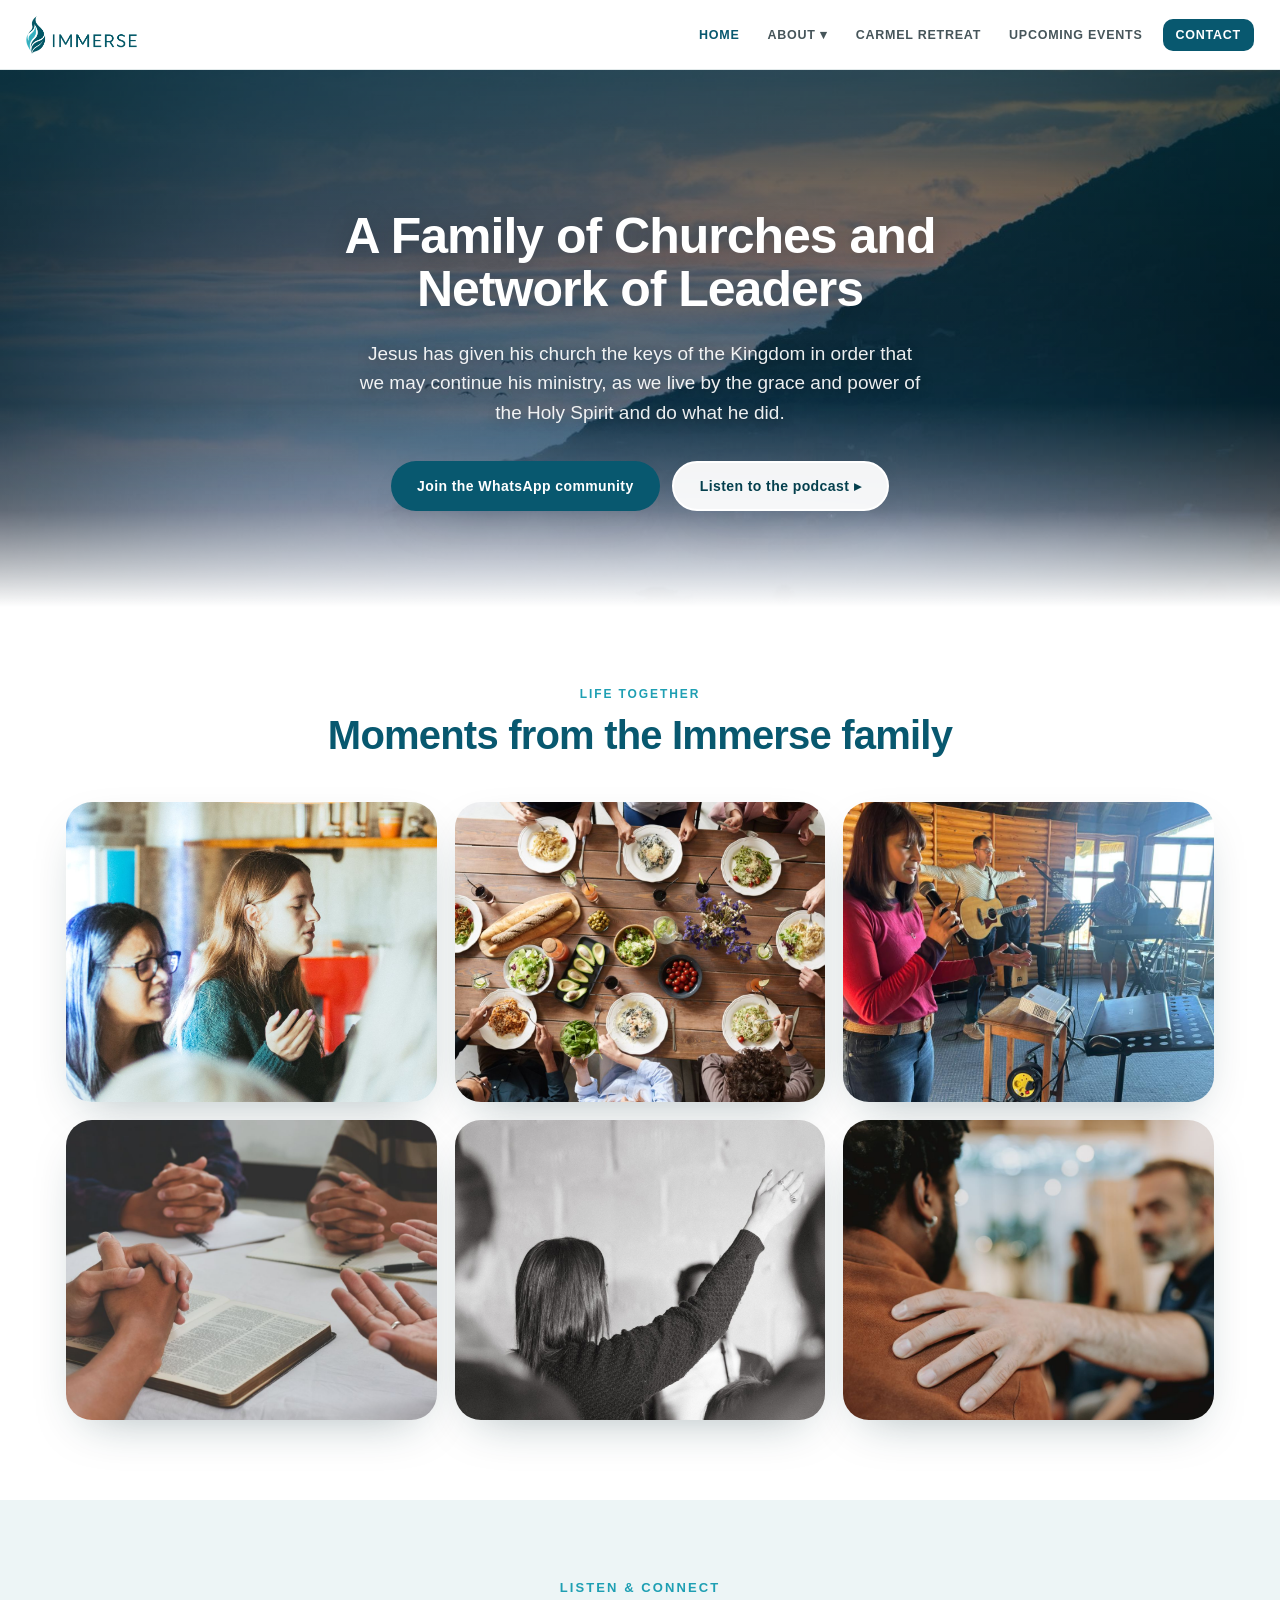
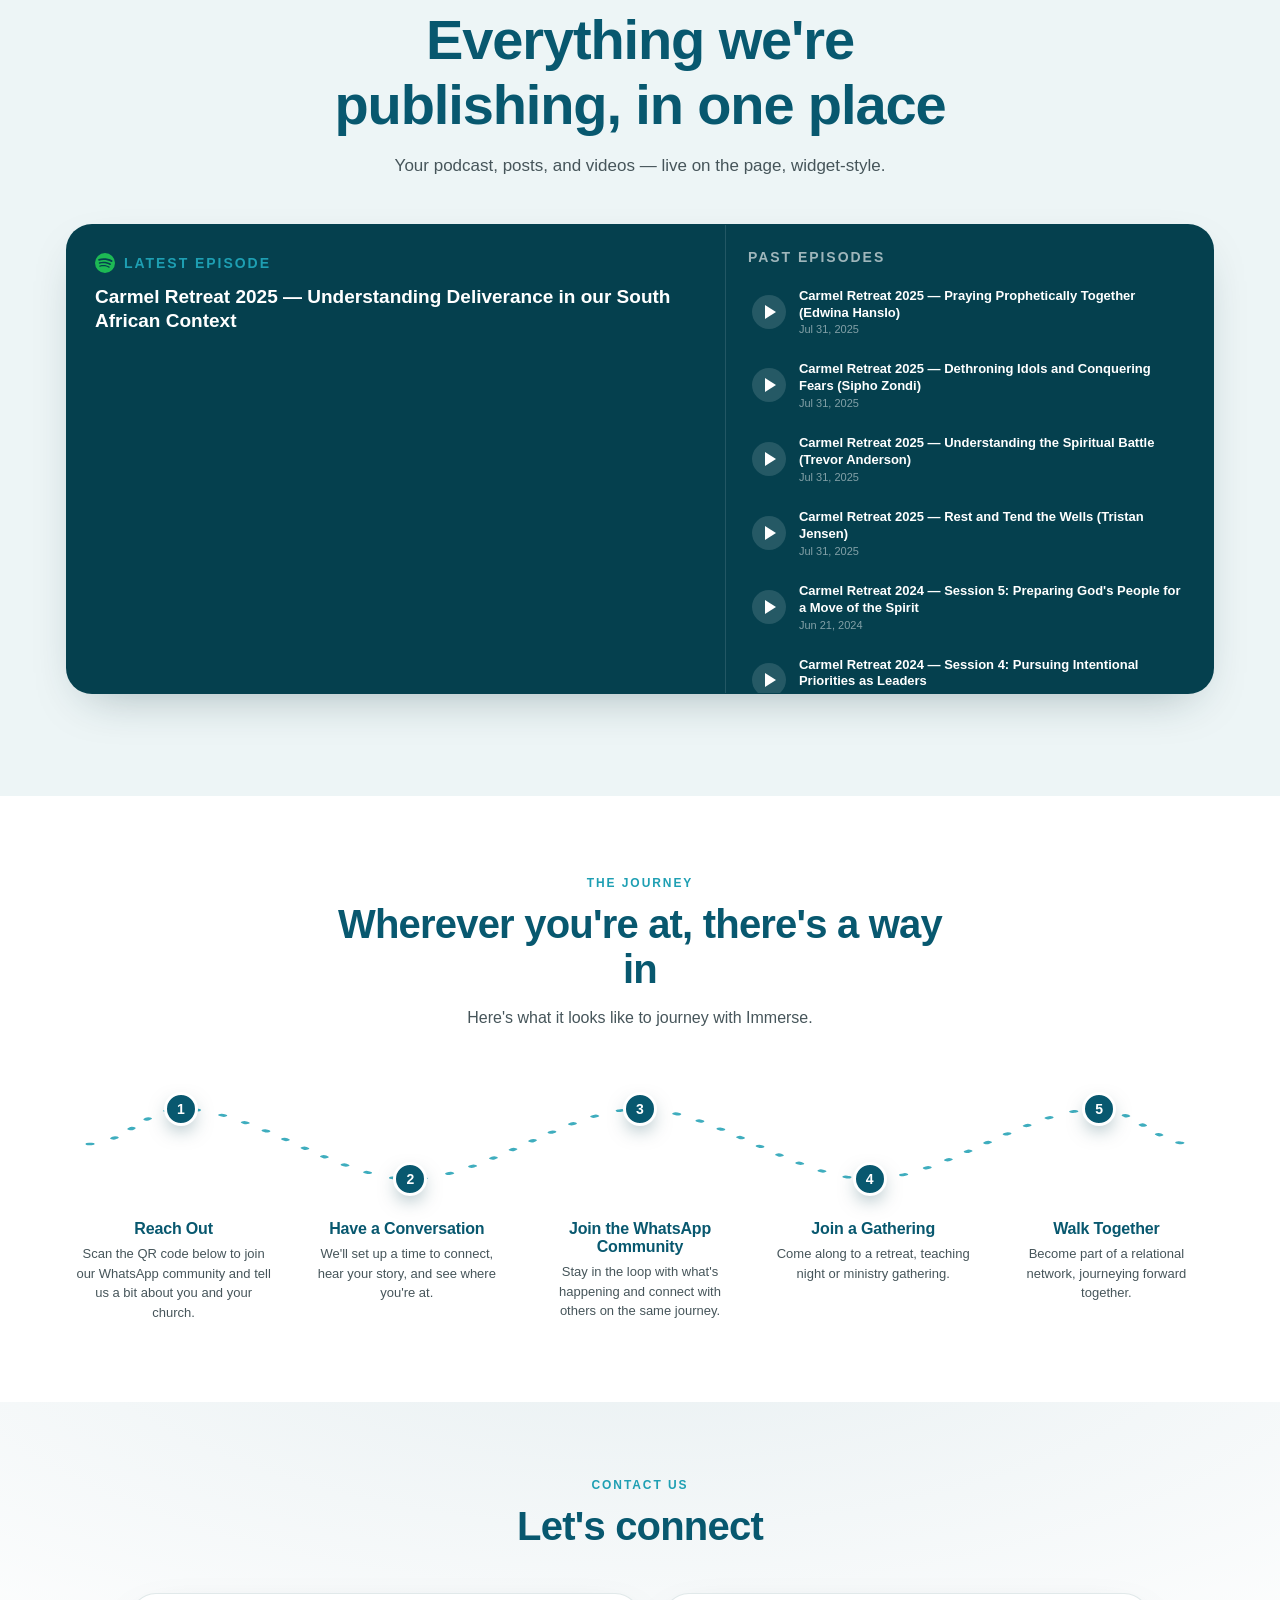
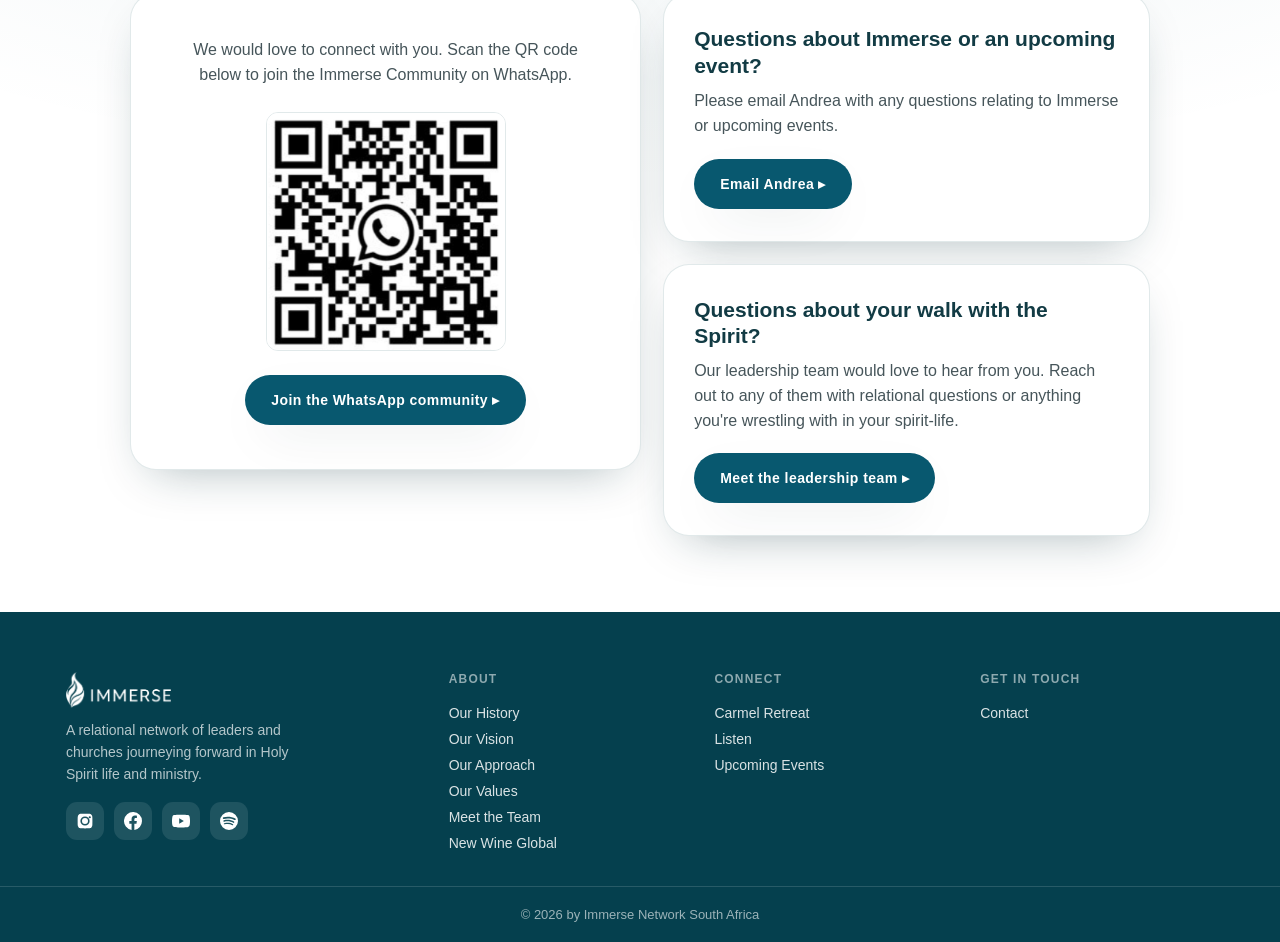
==== index.html @ 0381cab7 "Refactored the site to be same as other one" ====
<!doctype html>
<html lang="en">
  <head>
    <meta charset="UTF-8" />
    <meta name="viewport" content="width=device-width, initial-scale=1.0" />
    <title>Immerse Network South Africa</title>
    <link rel="icon" href="favicon.png" type="image/png" />
    <link rel="apple-touch-icon" href="apple-touch-icon.png" />
    <link rel="stylesheet" href="assets/css/tokens.css" />
    <link rel="stylesheet" href="assets/css/styles.css" />
  </head>
  <body data-page="home">
    <!-- NAV — identical on every page apart from link depth: root pages
         use "about/", pages in a folder use "../about/". The active link
         is styled from <body data-page="..."> against the data-nav
         attributes below, in assets/css/styles.css. -->
    <nav>
      <a class="logo" href="./" style="text-decoration: none"
        ><img
          class="logo-img logo-icon"
          src="assets/images/immerse-logo.png"
          alt="Immerse"
      /></a>
      <div class="menu">
        <a data-nav="home" href="./">HOME</a>
        <div class="has-drop">
          <a href="about/">ABOUT ▾</a>
          <div class="drop">
            <a href="about/#history">Our History</a>
            <a href="about/#vision">Our Vision</a>
            <a href="about/#approach">Our Approach</a>
            <a href="about/#values">Our Values</a>
            <a href="about/#team">Meet the Team</a>
            <a href="about/#new-wine">New Wine Global</a>
          </div>
        </div>
        <a data-nav="carmel" href="carmel-retreat/">CARMEL RETREAT</a>
        <a data-nav="events" href="events/">UPCOMING EVENTS</a>
        <a href="#contact" class="cta">CONTACT</a>
      </div>
      <button class="burger">☰</button>
    </nav>

    <!-- HERO (merged with About intro) -->
    <header class="hero">
      <div class="wrap">
        <h1
          class="title"
          style="font-size: clamp(28px, 4.6vw, 50px); max-width: 26ch"
        >
          A Family of Churches and <br />Network of Leaders
        </h1>
        <p class="sub">
          Jesus has given his church the keys of the Kingdom in order that we
          may continue his ministry, as we live by the grace and power of the
          Holy Spirit and do what he did.
        </p>
        <div class="hero-cta">
          <a
            href="https://chat.whatsapp.com/JdHnmiSRFGw2JnWfLLuiQw"
            class="btn btn-primary"
            target="_blank"
            rel="noopener"
            >Join the WhatsApp community</a
          >
          <a href="#connect" class="btn btn-ghost">Listen to the podcast ▸</a>
        </div>
      </div>
    </header>

    <!-- GALLERY -->
    <section class="wrap">
      <div class="sec-head">
        <div class="kicker">Life Together</div>
        <h2>Moments from the Immerse family</h2>
      </div>
      <div class="gallery-grid">
        <img
          src="assets/images/gallery-leaders-panel.jpg"
          alt="Immerse leaders in a panel discussion"
          loading="lazy"
        />
        <img
          src="assets/images/food-and-fellowship.jpeg"
          alt="Immerse Network worship gathering"
          loading="lazy"
        />
        <img
          src="assets/images/worship-moment.jpeg"
          alt="Worshipper raising a hand in prayer"
          loading="lazy"
        />
        <img
          src="assets/images/bible-study.jpeg"
          alt="Worshipper raising a hand in prayer"
          loading="lazy"
        />
        <img
          src="assets/images/gallery-raised-hand.jpg"
          alt="Worshipper raising a hand in prayer"
          loading="lazy"
        />
        <img
          src="assets/images/fellowship.jpeg"
          alt="Worshipper raising a hand in prayer"
          loading="lazy"
        />
      </div>
    </section>

    <!-- LISTEN / WIDGET WALL -->
    <section id="connect" class="wrap">
      <div class="sec-head big">
        <div class="kicker">Listen &amp; Connect</div>
        <h2>Everything we're publishing, in one place</h2>
        <p>Your podcast, posts, and videos — live on the page, widget-style.</p>
      </div>
      <!-- Full-width podcast feature: latest plays left, scrollable past episodes right -->
      <div class="podcast">
        <div class="pf-left">
          <div class="pf-lab">
            <svg viewBox="0 0 24 24">
              <path
                d="M12 0a12 12 0 1 0 0 24 12 12 0 0 0 0-24zm5.5 17.3a.75.75 0 0 1-1 .25c-2.8-1.7-6.3-2.1-10.4-1.15a.75.75 0 1 1-.33-1.46c4.5-1 8.4-.55 11.5 1.36.35.22.46.68.23 1zm1.47-3.27a.94.94 0 0 1-1.3.3c-3.2-2-8.1-2.55-11.9-1.4a.94.94 0 1 1-.54-1.8c4.35-1.3 9.75-.7 13.44 1.6.44.27.58.85.3 1.3zm.13-3.4C15.36 8.3 8.9 8.08 5.2 9.2a1.12 1.12 0 1 1-.65-2.15c4.25-1.3 11.38-1.05 15.86 1.6a1.12 1.12 0 1 1-1.18 1.9z"
              /></svg
            ><span id="pfLab">Latest episode</span>
          </div>
          <h3 id="pfTitle">
            Carmel Retreat 2025 — Understanding Deliverance in our South African
            Context
          </h3>
          <div class="pf-embed">
            <iframe
              id="pfPlayer"
              title="Immerse podcast on Spotify"
              src="https://open.spotify.com/embed/episode/2O42xHLFLOIsWLt6VkXQGi?utm_source=generator&theme=0"
              loading="lazy"
              allow="
                autoplay;
                clipboard-write;
                encrypted-media;
                fullscreen;
                picture-in-picture;
              "
            ></iframe>
          </div>
        </div>
        <div class="pf-right">
          <div class="pf-rhead">Past episodes</div>
          <div class="pf-list">
            <div
              class="ep"
              data-ep="42xM65v9oMoCh1bP7H6yJn"
              data-title="Carmel Retreat 2025 — Praying Prophetically Together (Edwina Hanslo)"
            >
              <div class="pbtn"></div>
              <div class="meta">
                <b
                  >Carmel Retreat 2025 — Praying Prophetically Together (Edwina
                  Hanslo)</b
                ><small>Jul 31, 2025</small>
              </div>
            </div>
            <div
              class="ep"
              data-ep="44kiMhyXGuAQZHifMAqeBD"
              data-title="Carmel Retreat 2025 — Dethroning Idols and Conquering Fears (Sipho Zondi)"
            >
              <div class="pbtn"></div>
              <div class="meta">
                <b
                  >Carmel Retreat 2025 — Dethroning Idols and Conquering Fears
                  (Sipho Zondi)</b
                ><small>Jul 31, 2025</small>
              </div>
            </div>
            <div
              class="ep"
              data-ep="4EIW76mGEcuiGdqHg6JDu8"
              data-title="Carmel Retreat 2025 — Understanding the Spiritual Battle (Trevor Anderson)"
            >
              <div class="pbtn"></div>
              <div class="meta">
                <b
                  >Carmel Retreat 2025 — Understanding the Spiritual Battle
                  (Trevor Anderson)</b
                ><small>Jul 31, 2025</small>
              </div>
            </div>
            <div
              class="ep"
              data-ep="1QnCd8MNrcEHBI3NxJW18Z"
              data-title="Carmel Retreat 2025 — Rest and Tend the Wells (Tristan Jensen)"
            >
              <div class="pbtn"></div>
              <div class="meta">
                <b
                  >Carmel Retreat 2025 — Rest and Tend the Wells (Tristan
                  Jensen)</b
                ><small>Jul 31, 2025</small>
              </div>
            </div>
            <div
              class="ep"
              data-ep="2NZDZicTASBv2OfDKLzxof"
              data-title="Carmel Retreat 2024 — Session 5: Preparing God's People for a Move of the Spirit"
            >
              <div class="pbtn"></div>
              <div class="meta">
                <b
                  >Carmel Retreat 2024 — Session 5: Preparing God's People for a
                  Move of the Spirit</b
                ><small>Jun 21, 2024</small>
              </div>
            </div>
            <div
              class="ep"
              data-ep="5j3qrkhdZ9LPeFWbGDAZyt"
              data-title="Carmel Retreat 2024 — Session 4: Pursuing Intentional Priorities as Leaders"
            >
              <div class="pbtn"></div>
              <div class="meta">
                <b
                  >Carmel Retreat 2024 — Session 4: Pursuing Intentional
                  Priorities as Leaders</b
                ><small>Jun 18, 2024</small>
              </div>
            </div>
            <div
              class="ep"
              data-ep="1lssHFW4nMikoW8szEpcwM"
              data-title="Carmel Retreat 2024 — Session 3: Adopting Healthy Postures as Leaders"
            >
              <div class="pbtn"></div>
              <div class="meta">
                <b
                  >Carmel Retreat 2024 — Session 3: Adopting Healthy Postures as
                  Leaders</b
                ><small>Jun 14, 2024</small>
              </div>
            </div>
            <div
              class="ep"
              data-ep="1EYkQrqryJcILPf0MdAPs3"
              data-title="Carmel Retreat 2024 — Session 2: Possibilities in this Cultural Movement"
            >
              <div class="pbtn"></div>
              <div class="meta">
                <b
                  >Carmel Retreat 2024 — Session 2: Possibilities in this
                  Cultural Movement</b
                ><small>Jun 11, 2024</small>
              </div>
            </div>
            <div
              class="ep"
              data-ep="5Mqw36iGK06ViP96JWPn1w"
              data-title="Carmel Retreat 2024 — Session 1: Making Sense of this Cultural Moment"
            >
              <div class="pbtn"></div>
              <div class="meta">
                <b
                  >Carmel Retreat 2024 — Session 1: Making Sense of this
                  Cultural Moment</b
                ><small>Jun 7, 2024</small>
              </div>
            </div>
          </div>
        </div>
      </div>

      <!-- Instagram — real embedded posts -->
      <div class="ig-embeds">
        <div>
          <blockquote
            class="instagram-media"
            data-instgrm-permalink="https://www.instagram.com/immerse_network/p/DNtExsP0OZK/"
            data-instgrm-version="14"
            style="width: 100%"
          ></blockquote>
        </div>
        <div>
          <blockquote
            class="instagram-media"
            data-instgrm-permalink="https://www.instagram.com/immerse_network/p/DJr1noNK2NC/"
            data-instgrm-version="14"
            style="width: 100%"
          ></blockquote>
        </div>
      </div>
      <script async src="https://www.instagram.com/embed.js"></script>
    </section>

    <!-- EXPLORE -->
    <!-- TODO look at adding this back in -->
    <section class="wrap" style="display: none">
      <div class="sec-head">
        <div class="kicker">Go Deeper</div>
        <h2>Find your place in the story</h2>
        <p>A few places to start, wherever you're at.</p>
      </div>
      <div class="explore-grid">
        <a class="explore-card" href="about/">
          <img
            src="assets/images/visual-mountain-peak.jpg"
            alt="Mountain peak at dusk"
          />
          <div class="explore-body">
            <span class="kicker">About Us</span>
            <h3>Our history &amp; vision</h3>
            <p>
              Where Immerse began, what we believe, and the leaders walking it
              out.
            </p>
            <span class="arrow">Learn more ▸</span>
          </div>
        </a>
        <a class="explore-card" href="carmel-retreat/">
          <img
            src="assets/images/visual-underwater-feet.jpg"
            alt="Feet resting beneath the water's surface"
          />
          <div class="explore-body">
            <span class="kicker">Carmel Retreat</span>
            <h3>Get away. Be refreshed.</h3>
            <p>
              A set-apart time to rest, be renewed, and encounter the Spirit
              together.
            </p>
            <span class="arrow">Find out more ▸</span>
          </div>
        </a>
        <a class="explore-card" href="events/">
          <img
            src="assets/images/visual-underwater-rays.jpg"
            alt="Light breaking through water"
          />
          <div class="explore-body">
            <span class="kicker">Upcoming Events</span>
            <h3>Gather with us</h3>
            <p>
              Conferences, teaching nights and ministry gatherings across the
              network.
            </p>
            <span class="arrow">See what's on ▸</span>
          </div>
        </a>
      </div>
    </section>

    <!-- ROADMAP -->
    <section class="wrap">
      <div class="sec-head">
        <div class="kicker">The Journey</div>
        <h2>Wherever you're at, there's a way in</h2>
        <p>Here's what it looks like to journey with Immerse.</p>
      </div>

      <div class="roadmap-wrap">
        <svg
          class="roadmap-svg"
          viewBox="0 0 100 32"
          preserveAspectRatio="none"
          xmlns="http://www.w3.org/2000/svg"
        >
          <path
            d="M2,16 C5,16 7,8 10,8 C16.5,8 23.5,24 30,24 C36.5,24 43.5,8 50,8 C56.5,8 63.5,24 70,24 C76.5,24 83.5,8 90,8 C93,8 95,16 98,16"
            fill="none"
            stroke="#1e9fb3"
            stroke-width="0.6"
            stroke-linecap="round"
            stroke-dasharray="0.2 2.4"
            opacity="0.85"
          />
        </svg>
        <div class="roadmap-dot" style="left: 10%; top: 35px">1</div>
        <div class="roadmap-dot" style="left: 30%; top: 105px">2</div>
        <div class="roadmap-dot" style="left: 50%; top: 35px">3</div>
        <div class="roadmap-dot" style="left: 70%; top: 105px">4</div>
        <div class="roadmap-dot" style="left: 90%; top: 35px">5</div>
      </div>

      <div class="roadmap-steps">
        <div class="roadmap-step" data-n="1">
          <h3>Reach Out</h3>
          <p>
            Scan the QR code below to join our WhatsApp community and tell us a
            bit about you and your church.
          </p>
        </div>
        <div class="roadmap-step" data-n="2">
          <h3>Have a Conversation</h3>
          <p>
            We'll set up a time to connect, hear your story, and see where
            you're at.
          </p>
        </div>
        <div class="roadmap-step" data-n="3">
          <h3>Join the WhatsApp Community</h3>
          <p>
            Stay in the loop with what's happening and connect with others on
            the same journey.
          </p>
        </div>
        <div class="roadmap-step" data-n="4">
          <h3>Join a Gathering</h3>
          <p>Come along to a retreat, teaching night or ministry gathering.</p>
        </div>
        <div class="roadmap-step" data-n="5">
          <h3>Walk Together</h3>
          <p>
            Become part of a relational network, journeying forward together.
          </p>
        </div>
      </div>
    </section>

    <!-- CONTACT — verbatim copy -->
    <section id="contact" class="contact">
      <div class="wrap">
        <div class="sec-head">
          <div class="kicker">Contact Us</div>
          <h2>Let's connect</h2>
        </div>
        <div class="contact-grid">
          <div class="contact-card">
            <p>
              We would love to connect with you. Scan the QR code below to join
              the Immerse Community on WhatsApp.
            </p>
            <img
              class="contact-qr"
              src="assets/images/immerse-community-qr-code.png"
              alt="QR code to join the Immerse Community on WhatsApp"
            />
            <a
              href="https://chat.whatsapp.com/JdHnmiSRFGw2JnWfLLuiQw"
              class="btn btn-primary"
              target="_blank"
              rel="noopener"
              >Join the WhatsApp community ▸</a
            >
          </div>

          <div class="contact-side">
            <div class="contact-card contact-card--sm">
              <h3>Questions about Immerse or an upcoming event?</h3>
              <p>
                Please email Andrea with any questions relating to Immerse or
                upcoming events.
              </p>
              <a
                href="mailto:immersenetworksouthafrica@gmail.com"
                class="btn btn-primary"
                >Email Andrea ▸</a
              >
            </div>

            <div class="contact-card contact-card--sm">
              <h3>Questions about your walk with the Spirit?</h3>
              <p>
                Our leadership team would love to hear from you. Reach out to
                any of them with relational questions or anything you're
                wrestling with in your spirit-life.
              </p>
              <a href="about/#team" class="btn btn-primary"
                >Meet the leadership team ▸</a
              >
            </div>
          </div>
        </div>
      </div>
    </section>

    <!-- FOOTER — byte-identical on every page: edit once, paste into
         all four. Links are page-qualified so the same markup works
         from anywhere in the site. -->
    <footer>
      <div class="wrap foot-grid">
        <div>
          <div class="logo" style="color: #fff; margin-bottom: 12px">
            <img
              class="logo-img"
              src="assets/images/immerse-logo-white.png"
              alt="Immerse Network"
            />
          </div>
          <p>
            A relational network of leaders and churches journeying forward in
            Holy Spirit life and ministry.
          </p>
          <div class="foot-social">
            <a
              href="https://www.instagram.com/immerse_network/"
              target="_blank"
              rel="noopener"
              aria-label="Instagram"
              ><svg viewBox="0 0 24 24">
                <path
                  d="M12 2.2c3.2 0 3.6 0 4.9.07 1.17.05 1.8.25 2.23.41.56.22.96.48 1.38.9.42.42.68.82.9 1.38.16.42.36 1.06.41 2.23.06 1.27.07 1.65.07 4.86s0 3.6-.07 4.86c-.05 1.17-.25 1.8-.41 2.23a3.7 3.7 0 0 1-.9 1.38 3.7 3.7 0 0 1-1.38.9c-.42.16-1.06.36-2.23.41-1.27.06-1.65.07-4.86.07s-3.6 0-4.86-.07c-1.17-.05-1.8-.25-2.23-.41a3.7 3.7 0 0 1-1.38-.9 3.7 3.7 0 0 1-.9-1.38c-.16-.42-.36-1.06-.41-2.23C2.21 15.6 2.2 15.2 2.2 12s0-3.6.07-4.86c.05-1.17.25-1.8.41-2.23.22-.56.48-.96.9-1.38.42-.42.82-.68 1.38-.9.42-.16 1.06-.36 2.23-.41C8.4 2.21 8.8 2.2 12 2.2zm0 3.65A6.15 6.15 0 1 0 18.15 12 6.15 6.15 0 0 0 12 5.85zm0 10.15A4 4 0 1 1 16 12a4 4 0 0 1-4 4zm6.4-10.4a1.44 1.44 0 1 0 1.44 1.44 1.44 1.44 0 0 0-1.44-1.44z"
                /></svg
            ></a>
            <a
              href="https://www.facebook.com/immersenetwork.org.za"
              target="_blank"
              rel="noopener"
              aria-label="Facebook"
              ><svg viewBox="0 0 24 24">
                <path
                  d="M24 12a12 12 0 1 0-13.9 11.9v-8.4H7.1V12h3V9.4c0-3 1.8-4.6 4.5-4.6 1.3 0 2.6.23 2.6.23v2.9h-1.5c-1.4 0-1.9.9-1.9 1.8V12h3.3l-.5 3.5h-2.8v8.4A12 12 0 0 0 24 12z"
                /></svg
            ></a>
            <a
              href="https://www.youtube.com/@immersenetwork6306"
              target="_blank"
              rel="noopener"
              aria-label="YouTube"
              ><svg viewBox="0 0 24 24">
                <path
                  d="M23.5 6.2a3 3 0 0 0-2.1-2.1C19.5 3.5 12 3.5 12 3.5s-7.5 0-9.4.6A3 3 0 0 0 .5 6.2 31 31 0 0 0 0 12a31 31 0 0 0 .5 5.8 3 3 0 0 0 2.1 2.1c1.9.6 9.4.6 9.4.6s7.5 0 9.4-.6a3 3 0 0 0 2.1-2.1A31 31 0 0 0 24 12a31 31 0 0 0-.5-5.8zM9.6 15.6V8.4l6.2 3.6z"
                /></svg
            ></a>
            <a
              href="https://open.spotify.com/show/1enVpgWJpcU2Jsn00YFRwv"
              target="_blank"
              rel="noopener"
              aria-label="Spotify"
              ><svg viewBox="0 0 24 24">
                <path
                  d="M12 0a12 12 0 1 0 0 24 12 12 0 0 0 0-24zm5.5 17.3a.75.75 0 0 1-1 .25c-2.8-1.7-6.3-2.1-10.4-1.15a.75.75 0 1 1-.33-1.46c4.5-1 8.4-.55 11.5 1.36.35.22.46.68.23 1zm1.47-3.27a.94.94 0 0 1-1.3.3c-3.2-2-8.1-2.55-11.9-1.4a.94.94 0 1 1-.54-1.8c4.35-1.3 9.75-.7 13.44 1.6.44.27.58.85.3 1.3zm.13-3.4C15.36 8.3 8.9 8.08 5.2 9.2a1.12 1.12 0 1 1-.65-2.15c4.25-1.3 11.38-1.05 15.86 1.6a1.12 1.12 0 1 1-1.18 1.9z"
                /></svg
            ></a>
          </div>
        </div>
        <div>
          <h4>About</h4>
          <a href="about/#history">Our History</a
          ><a href="about/#vision">Our Vision</a
          ><a href="about/#approach">Our Approach</a
          ><a href="about/#values">Our Values</a
          ><a href="about/#team">Meet the Team</a
          ><a href="about/#new-wine">New Wine Global</a>
        </div>
        <div>
          <h4>Connect</h4>
          <a href="carmel-retreat/">Carmel Retreat</a
          ><a href="#connect">Listen</a
          ><a href="events/">Upcoming Events</a>
        </div>
        <div>
          <h4>Get in touch</h4>
          <a href="#contact">Contact</a>
        </div>
      </div>
      <div class="foot-bottom">© 2026 by Immerse Network South Africa</div>
    </footer>

    <script src="assets/js/main.js" defer></script>
  </body>
</html>
---- assets/css/tokens.css ----
/* =====================================================================
   IMMERSE NETWORK — design tokens
   The ONE place colours, geometry and the font stack live. Change a
   value here and the whole site recolours, including the swatch sheet
   in immerse-color-palette/index.html, which reads its captions back out of
   these same tokens.

   Loaded by every page BEFORE assets/css/styles.css. It is kept separate so
   the palette sheet can take the tokens without inheriting the site's
   component styles.
   ===================================================================== */

:root {
  /* brand */
  --brand: #08586f; /* primary deep teal — nav, buttons, headings */
  --brand-deep: #05404e; /* darker teal — hovers, footer               */
  --accent: #1e9fb3; /* logo aqua — kickers, markers, highlights   */
  --page: #ffffff; /* page background                            */
  --panel: #edf5f6; /* section / card background (soft aqua tint) */

  /* derived */
  --ink: #123b44;
  --body: #46555a;
  --muted: #7c888c;
  --line: rgba(15, 74, 84, 0.12);
  --shadow: 0 18px 50px -22px rgba(12, 50, 58, 0.38);
  --card-shadow: 0 10px 30px -18px rgba(12, 50, 58, 0.2);

  /* on dark backgrounds */
  --white: #ffffff;
  --glass: rgba(255, 255, 255, 0.12);
  --glass-line: rgba(255, 255, 255, 0.35);
  --on-brand: rgba(255, 255, 255, 0.92);
  --on-brand-dim: rgba(255, 255, 255, 0.62);
  --scrim: rgba(0, 0, 0, 0.35);

  /* geometry */
  --r: 20px;
  --r-lg: 26px;
  --r-pill: 100px;
  --font:
    -apple-system, BlinkMacSystemFont, "Segoe UI", Roboto, Helvetica, Arial,
    sans-serif;
}
---- assets/css/styles.css ----
/* =====================================================================
   IMMERSE NETWORK — site stylesheet
   The ONE place component styles live. Every page links this file and
   no page has an inline <style> block, so a change here lands on the
   whole site at once.

   Colours come from assets/css/tokens.css, which every page loads first.
   Load order in each page's <head>:
       <link rel="stylesheet" href="assets/css/tokens.css" />
       <link rel="stylesheet" href="assets/css/styles.css" />
   ===================================================================== */

/* ---------- BASE ---------- */
* {
  box-sizing: border-box;
  margin: 0;
  padding: 0;
}
html {
  scroll-behavior: smooth;
}
body {
  font-family: var(--font);
  color: var(--ink);
  background: var(--page);
  -webkit-font-smoothing: antialiased;
  overflow-x: hidden;
}
a {
  color: inherit;
}
.wrap {
  max-width: 1200px;
  margin: 0 auto;
  padding: 0 26px;
}
section {
  padding: 76px 0;
}
section.wrap {
  padding-top: 80px;
  padding-bottom: 80px;
}

/* ---------- NAV ---------- */
nav {
  position: sticky;
  top: 0;
  z-index: 50;
  height: 70px;
  display: flex;
  align-items: center;
  justify-content: space-between;
  padding: 0 26px;
  background: color-mix(in srgb, var(--page) 68%, transparent);
  backdrop-filter: blur(14px);
  border-bottom: 1px solid var(--line);
}
.logo {
  display: flex;
  align-items: center;
  gap: 11px;
  font-weight: 700;
  letter-spacing: 0.14em;
  font-size: 15px;
  color: var(--brand);
}
.logo-img {
  height: 36px;
  width: auto;
  display: block;
}
.menu {
  display: flex;
  gap: 2px;
  align-items: center;
}
.menu a {
  text-decoration: none;
  color: var(--body);
  font-size: 12.5px;
  font-weight: 600;
  letter-spacing: 0.06em;
  padding: 9px 13px;
  border-radius: 10px;
  transition: 0.18s;
}
.menu a:hover {
  background: var(--panel);
  color: var(--brand);
}
.menu .cta {
  background: var(--brand);
  color: var(--white);
  letter-spacing: 0.06em;
  margin-left: 5px;
}
.menu .cta:hover {
  background: var(--brand-deep);
  color: var(--white);
}
.has-drop {
  position: relative;
  display: flex;
  align-items: center;
}
.drop {
  position: absolute;
  top: calc(100% + 6px);
  left: 0;
  min-width: 210px;
  background: var(--page);
  border: 1px solid var(--line);
  border-radius: 14px;
  box-shadow: var(--shadow);
  padding: 8px;
  opacity: 0;
  visibility: hidden;
  transform: translateY(-6px);
  transition: 0.18s;
  z-index: 60;
}
.has-drop:hover .drop {
  opacity: 1;
  visibility: visible;
  transform: translateY(0);
}
.drop a {
  display: block;
  padding: 10px 12px;
  border-radius: 9px;
  font-size: 12.5px;
  font-weight: 600;
  letter-spacing: 0.04em;
  color: var(--body);
}
.drop a:hover {
  background: var(--panel);
  color: var(--brand);
}
.burger {
  display: none;
  font-size: 22px;
  background: none;
  border: 0;
  cursor: pointer;
  color: var(--brand);
}
.logo-icon {
  height: 38px;
}

/* ---------- HERO ---------- */
header.hero {
  padding: 140px 0 96px;
  text-align: center;
  position: relative;
  color: var(--white);
  background:
    linear-gradient(
      180deg,
      rgba(5, 64, 78, 0.62),
      rgba(5, 64, 78, 0.42) 45%,
      rgba(5, 64, 78, 0.4) 62%,
      rgba(255, 255, 255, 0.3) 82%,
      rgba(255, 255, 255, 0.72) 93%,
      var(--page) 100%
    ),
    url("../images/hero.jpeg") center/cover no-repeat;
}
.eyebrow {
  display: inline-flex;
  align-items: center;
  gap: 8px;
  font-size: 12px;
  font-weight: 700;
  letter-spacing: 0.14em;
  text-transform: uppercase;
  color: var(--white);
  background: var(--glass);
  border: 1px solid var(--glass-line);
  backdrop-filter: blur(4px);
  padding: 8px 16px;
  border-radius: var(--r-pill);
  margin-bottom: 26px;
}
h1.title {
  font-size: clamp(34px, 6vw, 66px);
  line-height: 1.05;
  letter-spacing: -0.02em;
  font-weight: 800;
  max-width: 16ch;
  margin: 0 auto;
  color: var(--white);
  text-shadow: 0 4px 24px rgba(0, 0, 0, 0.25);
}
.sub {
  margin: 24px auto 0;
  max-width: 54ch;
  font-size: clamp(16px, 2vw, 19px);
  line-height: 1.55;
  color: var(--on-brand);
  text-shadow: 0 2px 14px var(--scrim);
}
.hero-cta {
  display: flex;
  gap: 12px;
  justify-content: center;
  margin-top: 34px;
  flex-wrap: wrap;
}
.btn {
  cursor: pointer;
  border: 0;
  font-family: var(--font);
  font-size: 14px;
  font-weight: 700;
  letter-spacing: 0.03em;
  padding: 0 26px;
  height: 50px;
  border-radius: var(--r-pill);
  text-decoration: none;
  display: inline-flex;
  align-items: center;
  gap: 8px;
  transition: 0.2s;
}
.btn-primary {
  background: var(--brand);
  color: var(--white);
  box-shadow: var(--shadow);
}
.btn-primary:hover {
  background: var(--brand-deep);
  transform: translateY(-2px);
}
.btn-ghost {
  background: rgba(255, 255, 255, 0.94);
  color: var(--brand-deep);
  border: 2px solid var(--white);
  backdrop-filter: blur(6px);
  box-shadow: var(--shadow);
}
.btn-ghost:hover {
  background: rgba(255, 255, 255, 0.95);
  transform: translateY(-2px);
}

/* ---------- PAGE HEAD (subpages) ---------- */
.page-head {
  padding: 80px 0 24px;
  text-align: center;
  background: radial-gradient(
      1200px 500px at 50% -180px,
      color-mix(in srgb, var(--brand) 12%, transparent),
      transparent
    );
}
.page-head .kicker {
  justify-content: center;
}
.page-head h1 {
  font-size: clamp(32px, 5.4vw, 58px);
  color: var(--brand);
  font-weight: 800;
  letter-spacing: -0.02em;
  margin-top: 12px;
}
.page-head p {
  margin: 16px auto 0;
  max-width: 54ch;
  color: var(--body);
  font-size: 17px;
  line-height: 1.55;
}

/* ---------- SECTION HEAD ---------- */
.sec-head {
  text-align: center;
  max-width: 640px;
  margin: 0 auto 44px;
}
.kicker {
  font-size: 12px;
  font-weight: 700;
  letter-spacing: 0.16em;
  text-transform: uppercase;
  color: var(--accent);
}
.sec-head h2 {
  font-size: clamp(26px, 4vw, 40px);
  margin-top: 12px;
  letter-spacing: -0.02em;
  color: var(--brand);
  font-weight: 800;
}
.sec-head p {
  margin-top: 14px;
  color: var(--body);
  font-size: 16px;
  line-height: 1.55;
}

/* ---------- GALLERY ---------- */
.gallery-grid {
  display: grid;
  grid-template-columns: repeat(3, 1fr);
  gap: 18px;
}
.gallery-grid img {
  width: 100%;
  height: 300px;
  object-fit: cover;
  border-radius: var(--r-lg);
  box-shadow: var(--shadow);
  display: block;
}
/* two-up gallery — holds through tablet, collapses on phones */
.gallery-grid.cols-2 {
  grid-template-columns: repeat(2, 1fr);
}

/* ---------- EXPLORE CARDS ---------- */
.explore-grid {
  display: grid;
  grid-template-columns: repeat(3, 1fr);
  gap: 18px;
}
.explore-card {
  position: relative;
  height: 340px;
  border-radius: var(--r-lg);
  overflow: hidden;
  box-shadow: var(--shadow);
  text-decoration: none;
  display: block;
}
.explore-card img {
  position: absolute;
  inset: 0;
  width: 100%;
  height: 100%;
  object-fit: cover;
  transition: transform 0.5s ease;
}
.explore-card:hover img {
  transform: scale(1.06);
}
.explore-card::after {
  content: "";
  position: absolute;
  inset: 0;
  background: linear-gradient(
      180deg,
      rgba(5, 64, 78, 0.1) 20%,
      rgba(5, 64, 78, 0.65) 50%,
      rgba(5, 64, 78, 0.95) 100%
    );
}
.explore-body {
  position: absolute;
  left: 0;
  right: 0;
  bottom: 0;
  padding: 26px;
  color: var(--white);
  z-index: 1;
}
.explore-body .kicker {
  color: #8fe3f0;
  display: block;
  margin-bottom: 6px;
  text-shadow: 0 1px 8px rgba(0, 0, 0, 0.4);
}
.explore-body h3 {
  font-size: 21px;
  font-weight: 800;
  letter-spacing: -0.01em;
}
.explore-body p {
  font-size: 13.5px;
  color: rgba(255, 255, 255, 0.85);
  margin-top: 6px;
  line-height: 1.5;
}
.explore-body .arrow {
  margin-top: 12px;
  font-size: 13px;
  font-weight: 700;
  color: var(--white);
  display: inline-flex;
  align-items: center;
  gap: 6px;
}

/* ---------- ROADMAP ---------- */
.roadmap-wrap {
  position: relative;
  height: 140px;
}
.roadmap-svg {
  width: 100%;
  height: 140px;
  display: block;
  overflow: visible;
  position: absolute;
  inset: 0;
}
.roadmap-dot {
  position: absolute;
  width: 34px;
  height: 34px;
  border-radius: 50%;
  background: var(--brand);
  color: var(--white);
  font-weight: 700;
  font-size: 14px;
  display: grid;
  place-items: center;
  transform: translate(-50%, -50%);
  box-shadow: 0 8px 20px -6px rgba(5, 64, 78, 0.5);
  border: 3px solid var(--page);
}
.roadmap-steps {
  display: grid;
  grid-template-columns: repeat(5, 1fr);
  gap: 18px;
  margin-top: 6px;
}
.roadmap-step {
  text-align: center;
  padding: 0 10px;
}
.roadmap-step h3 {
  font-size: 16px;
  color: var(--brand);
  letter-spacing: -0.01em;
}
.roadmap-step p {
  font-size: 13px;
  color: var(--body);
  margin-top: 6px;
  line-height: 1.5;
}
.sec-head.big h2 {
  font-size: clamp(34px, 5.4vw, 56px);
}
.sec-head.big .kicker {
  font-size: 13px;
}
.sec-head.big p {
  font-size: 17px;
  margin-top: 16px;
}

/* ---------- ABOUT STRIP ---------- */
.about {
  background: var(--panel);
}
.band-panel {
  position: relative;
  z-index: 0;
}
.band-panel::before {
  content: "";
  position: absolute;
  top: 0;
  bottom: 0;
  left: 50%;
  margin-left: -50vw;
  width: 100vw;
  background: var(--panel);
  z-index: -1;
}

/* ---------- VALUES ---------- */
.values {
  display: grid;
  grid-template-columns: repeat(4, 1fr);
  gap: 16px;
}
.val {
  background: var(--page);
  border: 1px solid var(--line);
  border-radius: var(--r);
  padding: 24px;
  transition: 0.22s;
  box-shadow: var(--card-shadow);
}
.val:hover {
  transform: translateY(-4px);
  box-shadow: var(--shadow);
}
.val .ico {
  width: 46px;
  height: 46px;
  border-radius: 13px;
  display: grid;
  place-items: center;
  font-size: 20px;
  margin-bottom: 14px;
  background: color-mix(in srgb, var(--brand) 10%, transparent);
  color: var(--brand);
}
.val h3 {
  font-size: 17px;
  color: var(--brand);
  letter-spacing: -0.01em;
}
.val p {
  font-size: 13.5px;
  color: var(--body);
  line-height: 1.45;
  margin-top: 6px;
}
.val .vnum {
  font-size: 12px;
  font-weight: 700;
  letter-spacing: 0.14em;
  color: var(--accent);
  margin-bottom: 12px;
}
.val h3 {
  margin-top: 0;
}

/* ---------- PODCAST ---------- */
.podcast {
  height: 470px;
  border-radius: var(--r-lg);
  overflow: hidden;
  border: 1px solid var(--line);
  background: var(--brand-deep);
  color: var(--white);
  display: grid;
  grid-template-columns: 1.15fr 0.85fr;
  box-shadow: var(--shadow);
}
.pf-left {
  height: 100%;
  overflow: hidden;
  padding: 28px 28px 26px;
  display: flex;
  flex-direction: column;
  border-right: 1px solid var(--glass);
}
.pf-lab {
  font-size: 14px;
  font-weight: 700;
  letter-spacing: 0.14em;
  text-transform: uppercase;
  color: var(--accent);
  display: flex;
  align-items: center;
  gap: 9px;
}
.pf-lab svg {
  width: 20px;
  height: 20px;
  fill: #1db954;
}
.pf-left h3 {
  font-size: 19px;
  line-height: 1.3;
  margin: 12px 0 16px;
  font-weight: 700;
}
.pf-embed {
  flex: 1;
  min-height: 232px;
  border-radius: 14px;
  overflow: hidden;
}
.pf-embed iframe {
  border: 0;
  width: 100%;
  height: 100%;
  min-height: 232px;
}
.pf-right {
  height: 100%;
  overflow: hidden;
  display: flex;
  flex-direction: column;
}
.pf-rhead {
  padding: 24px 22px 12px;
  font-size: 14px;
  font-weight: 700;
  letter-spacing: 0.14em;
  text-transform: uppercase;
  color: var(--on-brand-dim);
}
.pf-list {
  flex: 1;
  overflow-y: auto;
  padding: 0 14px 16px;
  display: flex;
  flex-direction: column;
  gap: 4px;
}
.pf-list::-webkit-scrollbar {
  width: 8px;
}
.pf-list::-webkit-scrollbar-thumb {
  background: rgba(255, 255, 255, 0.18);
  border-radius: 8px;
}
.ep {
  display: flex;
  align-items: center;
  gap: 13px;
  padding: 11px 12px;
  border-radius: 12px;
  cursor: pointer;
  transition: 0.16s;
}
.ep:hover {
  background: rgba(255, 255, 255, 0.09);
}
.ep.active {
  background: rgba(255, 255, 255, 0.16);
}
.ep .pbtn {
  width: 34px;
  height: 34px;
  border-radius: 50%;
  background: rgba(255, 255, 255, 0.13);
  flex: none;
  display: grid;
  place-items: center;
}
.ep .pbtn::after {
  content: "";
  border-left: 11px solid var(--white);
  border-top: 7px solid transparent;
  border-bottom: 7px solid transparent;
  margin-left: 3px;
}
.ep .meta {
  min-width: 0;
}
.ep .meta b {
  font-size: 13px;
  font-weight: 600;
  line-height: 1.3;
  overflow: hidden;
  text-overflow: ellipsis;
  display: -webkit-box;
  -webkit-line-clamp: 2;
  -webkit-box-orient: vertical;
}
.ep .meta small {
  font-size: 11px;
  color: rgba(255, 255, 255, 0.5);
  display: block;
  margin-top: 2px;
}

/* ---------- INSTAGRAM EMBEDS ---------- */
.ig-embeds {
  display: grid;
  grid-template-columns: repeat(2, 1fr);
  gap: 18px;
  margin-top: 22px;
  justify-items: center;
}
.ig-embeds > div {
  width: 100%;
  max-width: 400px;
}

/* ---------- STORY / HISTORY ---------- */
.story-inner {
  display: grid;
  grid-template-columns: 0.9fr 1.1fr;
  gap: 44px;
  align-items: center;
}
.story-art {
  height: 340px;
  border-radius: var(--r-lg);
  background: linear-gradient(150deg, var(--brand), var(--brand-deep));
  position: relative;
  overflow: hidden;
  box-shadow: var(--shadow);
  display: grid;
  place-items: center;
}
.story-art .yr {
  font-size: 64px;
  font-weight: 800;
  color: var(--white);
  letter-spacing: -0.03em;
}
.story-art .yr small {
  display: block;
  font-size: 13px;
  font-weight: 600;
  letter-spacing: 0.16em;
  text-transform: uppercase;
  color: #8fe3f0;
  text-align: center;
  margin-top: 6px;
}
.story-art::before {
  content: "";
  position: absolute;
  width: 280px;
  height: 280px;
  border-radius: 50%;
  background: rgba(255, 255, 255, 0.07);
  top: -80px;
  left: -70px;
}
.story-copy p {
  color: var(--body);
  line-height: 1.7;
  font-size: 16px;
  margin-top: 14px;
}
.story-copy p:first-of-type {
  margin-top: 18px;
}

/* ---------- VISION PILLARS ---------- */
.pillars {
  display: grid;
  grid-template-columns: repeat(3, 1fr);
  gap: 18px;
}
.pillar {
  background: var(--page);
  border: 1px solid var(--line);
  border-radius: var(--r);
  padding: 26px;
  box-shadow: var(--card-shadow);
}
.pillar h3 {
  color: var(--brand);
  font-size: 19px;
  margin: 8px 0 14px;
  letter-spacing: -0.01em;
}
.pillar ul {
  list-style: none;
  display: flex;
  flex-direction: column;
  gap: 11px;
}
.pillar li {
  position: relative;
  padding-left: 20px;
  font-size: 14px;
  line-height: 1.5;
  color: var(--body);
}
.pillar li::before {
  content: "";
  position: absolute;
  left: 0;
  top: 7px;
  width: 7px;
  height: 7px;
  border-radius: 50%;
  background: var(--accent);
}

/* ---------- APPROACH ---------- */
.approach-grid {
  display: grid;
  grid-template-columns: repeat(2, 1fr);
  gap: 18px;
}
.appr {
  background: var(--page);
  border: 1px solid var(--line);
  border-radius: var(--r);
  padding: 28px;
  box-shadow: var(--card-shadow);
}
.appr .n {
  width: 40px;
  height: 40px;
  border-radius: 11px;
  background: var(--brand);
  color: var(--white);
  display: grid;
  place-items: center;
  font-weight: 700;
  font-size: 16px;
  margin-bottom: 14px;
}
.appr h3 {
  color: var(--brand);
  font-size: 18px;
  margin-bottom: 8px;
  letter-spacing: -0.01em;
}
.appr p {
  font-size: 14px;
  color: var(--body);
  line-height: 1.6;
}

/* ---------- APPROACH — photo cards (Carmel) ---------- */
.approach-grid {
  display: grid;
  grid-template-columns: repeat(2, 1fr);
  gap: 18px;
}
.appr--photo {
  position: relative;
  border-radius: var(--r);
  padding: 28px;
  min-height: 300px;
  display: flex;
  flex-direction: column;
  justify-content: flex-end;
  overflow: hidden;
  background-color: var(--brand-deep);
  background-size: cover;
  background-position: center;
  box-shadow: 0 18px 40px -24px rgba(12, 50, 58, 0.6);
}
.appr--photo::before {
  content: "";
  position: absolute;
  inset: 0;
  background: linear-gradient(
      180deg,
      rgba(5, 64, 78, 0.15) 0%,
      rgba(5, 64, 78, 0.55) 45%,
      rgba(5, 64, 78, 0.9) 100%
    );
}
.appr--photo > * {
  position: relative;
}
.approach-grid .appr--photo:nth-child(1) {
  background-image: url("../images/immerse-guest-speakers-2.jpeg");
}
.approach-grid .appr--photo:nth-child(2) {
  background-image: url("../images/carmel-retreat-3.jpg");
}
.approach-grid .appr--photo:nth-child(3) {
  background-image: url("../images/gallery-community.jpg");
}
.approach-grid .appr--photo:nth-child(4) {
  background-image: url("../images/immerse-guest-speakers-1.jpeg");
}
.appr--photo .n {
  width: 40px;
  height: 40px;
  border-radius: 11px;
  background: var(--on-brand);
  color: var(--brand);
  display: grid;
  place-items: center;
  font-weight: 700;
  font-size: 16px;
  margin-bottom: 14px;
}
.appr--photo h3 {
  color: var(--white);
  font-size: 18px;
  margin-bottom: 8px;
  letter-spacing: -0.01em;
}
.appr--photo p {
  font-size: 14px;
  color: rgba(255, 255, 255, 0.88);
  line-height: 1.6;
}

/* ---------- NEW WINE STRIP ---------- */
.newwine {
  background: var(--panel);
  border: 1px solid var(--line);
  border-radius: var(--r-lg);
  padding: 40px 44px;
  display: flex;
  align-items: center;
  justify-content: space-between;
  gap: 24px;
  flex-wrap: wrap;
}
.newwine h3 {
  color: var(--brand);
  font-size: 22px;
  letter-spacing: -0.01em;
}
.newwine p {
  color: var(--body);
  font-size: 15px;
  line-height: 1.55;
  margin-top: 8px;
  max-width: 60ch;
}

/* ---------- CONTACT ---------- */
.contact {
  background: radial-gradient(
      1200px 520px at 50% -140px,
      color-mix(in srgb, var(--brand) 10%, transparent),
      transparent
    );
}
#connect {
  position: relative;
  z-index: 0;
}
#connect::before {
  content: "";
  position: absolute;
  top: 0;
  bottom: 0;
  left: 50%;
  margin-left: -50vw;
  width: 100vw;
  background: var(--panel);
  z-index: -1;
}
.contact-grid {
  display: grid;
  grid-template-columns: 1.05fr 1fr;
  align-items: start;
  gap: 22px;
  max-width: 1020px;
  margin: 0 auto;
}
.contact-side {
  display: grid;
  gap: 22px;
}
.contact-card {
  max-width: 620px;
  margin: 0 auto;
  background: var(--page);
  border: 1px solid var(--line);
  border-radius: var(--r-lg);
  padding: 44px;
  box-shadow: var(--shadow);
  text-align: center;
}
.contact-card p {
  color: var(--body);
  font-size: 16px;
  line-height: 1.55;
  margin-bottom: 24px;
}
.contact-form {
  display: flex;
  flex-direction: column;
  gap: 12px;
  text-align: left;
}
.contact-form input,
  .contact-form textarea {
  width: 100%;
  font-family: var(--font);
  font-size: 15px;
  padding: 14px 16px;
  border: 1px solid var(--line);
  border-radius: 12px;
  background: var(--page);
  color: var(--ink);
}
.contact-form textarea {
  min-height: 110px;
  resize: vertical;
}
.contact-form .btn {
  align-self: flex-start;
  margin-top: 4px;
}
.contact-card--sm {
  padding: 32px 30px;
  text-align: left;
}
.contact-card--sm h3 {
  font-size: 21px;
  line-height: 1.25;
  color: var(--ink);
  margin-bottom: 10px;
}
.contact-card--sm p {
  margin-bottom: 20px;
}
.contact-card--sm .btn {
  word-break: break-word;
}
.contact-qr {
  display: block;
  width: 240px;
  max-width: 100%;
  height: auto;
  margin: 0 auto 24px;
  border: 1px solid var(--line);
  border-radius: 12px;
}

/* ---------- TEAM ---------- */
.team-grid {
  display: grid;
  grid-template-columns: repeat(3, 1fr);
  gap: 18px;
}
.member {
  background: var(--page);
  border: 1px solid var(--line);
  border-radius: var(--r);
  padding: 26px 22px;
  text-align: center;
  transition: 0.22s;
  box-shadow: var(--card-shadow);
}
.member:hover {
  transform: translateY(-4px);
  box-shadow: var(--shadow);
}
.member .ph {
  width: 120px;
  height: 120px;
  border-radius: 50%;
  margin: 0 auto 15px;
  background: linear-gradient(150deg, var(--brand), var(--brand-deep));
  position: relative;
  overflow: hidden;
  display: grid;
  place-items: center;
  color: var(--white);
  font-weight: 700;
  font-size: 28px;
  letter-spacing: 0.02em;
}
.member .ph img {
  z-index: 1;
}
.member .ph span {
  position: relative;
  z-index: 1;
}
.member .ph::after {
  content: "";
  position: absolute;
  width: 60px;
  height: 60px;
  border-radius: 50%;
  background: var(--accent);
  opacity: 0.4;
  filter: blur(8px);
  bottom: -14px;
  right: -6px;
}
.member .ph:has(img) {
  background: none;
}
.member .ph:has(img)::after {
  display: none;
}
.member h3 {
  color: var(--brand);
  font-size: 16px;
  letter-spacing: -0.01em;
}
.member .role {
  color: var(--accent);
  font-size: 12px;
  font-weight: 700;
  letter-spacing: 0.08em;
  text-transform: uppercase;
  margin-top: 5px;
}
.member .member-email {
  display: inline-block;
  margin-top: 6px;
  color: var(--brand);
  font-size: 12px;
  text-decoration: underline;
  word-break: break-all;
}
.member .member-email:hover {
  color: var(--accent);
}
.member p {
  color: var(--body);
  font-size: 13px;
  line-height: 1.5;
  margin-top: 10px;
}

/* ---------- RETREAT DETAILS & EVENTS LIST ---------- */
.details {
  display: grid;
  grid-template-columns: repeat(4, 1fr);
  gap: 16px;
  margin-top: 8px;
}
.detail {
  background: var(--panel);
  border: 1px solid var(--line);
  border-radius: var(--r);
  padding: 24px;
}
.detail .k {
  font-size: 12px;
  font-weight: 700;
  letter-spacing: 0.1em;
  text-transform: uppercase;
  color: var(--accent);
}
.detail .v {
  color: var(--brand);
  font-size: 19px;
  font-weight: 800;
  margin-top: 10px;
  letter-spacing: -0.01em;
}
.detail small {
  color: var(--muted);
  font-size: 12px;
  display: block;
  margin-top: 4px;
}
.events-list {
  display: flex;
  flex-direction: column;
  gap: 16px;
  max-width: 940px;
  margin: 0 auto;
}
.event {
  display: flex;
  gap: 22px;
  align-items: center;
  background: var(--page);
  border: 1px solid var(--line);
  border-radius: var(--r);
  padding: 22px 26px;
  transition: 0.2s;
  text-decoration: none;
}
.event:hover {
  box-shadow: var(--shadow);
  transform: translateY(-3px);
}
.event .date {
  flex: none;
  width: 80px;
  height: 80px;
  border-radius: 16px;
  background: var(--brand);
  color: var(--white);
  display: grid;
  place-items: center;
  text-align: center;
}
.event .date .m {
  font-size: 12px;
  font-weight: 700;
  letter-spacing: 0.1em;
  text-transform: uppercase;
  opacity: 0.85;
}
.event .date .d {
  font-size: 27px;
  font-weight: 800;
  margin-top: 2px;
  line-height: 1;
}
.event .info {
  flex: 1;
  min-width: 0;
}
.event .info h3 {
  color: var(--brand);
  font-size: 20px;
  letter-spacing: -0.01em;
}
.event .info .loc {
  color: var(--accent);
  font-size: 12px;
  font-weight: 700;
  text-transform: uppercase;
  letter-spacing: 0.06em;
  margin-top: 4px;
}
.event .info p {
  color: var(--body);
  font-size: 14px;
  line-height: 1.5;
  margin-top: 8px;
}
.event .go {
  flex: none;
  color: var(--brand);
  font-weight: 700;
  font-size: 22px;
}

/* ---------- EVENTS — date range ---------- */
.event .date .d.range {
  font-size: 20px;
  letter-spacing: -0.02em;
}

/* ---------- FOOTER ---------- */
footer {
  background: var(--brand-deep);
  color: var(--white);
}
.foot-grid {
  display: grid;
  grid-template-columns: 1.5fr 1fr 1fr 1fr;
  gap: 32px;
  padding: 60px 26px 30px;
}
.foot-grid h4 {
  font-size: 12px;
  letter-spacing: 0.1em;
  text-transform: uppercase;
  color: rgba(255, 255, 255, 0.55);
  margin-bottom: 14px;
}
.foot-grid a {
  display: block;
  text-decoration: none;
  color: rgba(255, 255, 255, 0.85);
  font-size: 14px;
  padding: 5px 0;
}
.foot-grid a:hover {
  color: var(--white);
}
.foot-grid p {
  color: rgba(255, 255, 255, 0.7);
  font-size: 14px;
  line-height: 1.55;
  max-width: 32ch;
}
.foot-social {
  display: flex;
  gap: 10px;
  margin-top: 16px;
}
.foot-social a {
  width: 38px;
  height: 38px;
  border-radius: 11px;
  display: grid;
  place-items: center;
  padding: 0;
  background: rgba(255, 255, 255, 0.1);
}
.foot-social a svg {
  width: 18px;
  height: 18px;
  fill: var(--white);
}
.foot-social a:hover {
  background: var(--accent);
}
.foot-bottom {
  border-top: 1px solid rgba(255, 255, 255, 0.14);
  padding: 20px 0;
  text-align: center;
  font-size: 13px;
  color: rgba(255, 255, 255, 0.6);
}

/* ---------- SUBPAGE VERTICAL RHYTHM ---------- */
body:not([data-page="home"]) section {
  padding: 88px 0;
}
body:not([data-page="home"]) section.wrap {
  padding-top: 88px;
  padding-bottom: 88px;
}
body:not([data-page="home"]) .sec-head {
  margin-bottom: 52px;
}
body:not([data-page="home"]) .page-head {
  padding-bottom: 44px;
}

/* =====================================================================
ACTIVE NAV LINK — driven by <body data-page="...">, so the nav markup
  stays identical on every page apart from its relative link
  depth (root pages link to "about/", subpages to "../about/").
  ===================================================================== */
body[data-page="home"] .menu > a[data-nav="home"],
body[data-page="about"] .menu .has-drop > a,
body[data-page="carmel"] .menu > a[data-nav="carmel"],
body[data-page="events"] .menu > a[data-nav="events"] {
  color: var(--brand);
}

/* =====================================================================
TABLET — 900px
  ===================================================================== */
@media (max-width: 900px) {
  .contact-grid {
    grid-template-columns: 1fr;
    max-width: 620px;
  }

  /* NAV */
  nav {
    flex-wrap: wrap;
  }
  nav.open {
    height: auto;
    background: var(--page);
    box-shadow: var(--shadow);
    padding-bottom: 12px;
  }
  .menu {
    display: none;
    flex-direction: column;
    align-items: stretch;
    width: 100%;
    order: 3;
    gap: 2px;
    padding: 10px 0 4px;
  }
  nav.open .menu {
    display: flex;
  }
  .menu a {
    padding: 12px 10px;
  }
  .menu .cta {
    text-align: center;
    margin-top: 4px;
    margin-left: 0;
  }
  .has-drop {
    flex-direction: column;
    align-items: stretch;
  }
  .drop {
    position: static;
    opacity: 1;
    visibility: visible;
    transform: none;
    box-shadow: none;
    border: 0;
    background: transparent;
    min-width: 0;
    padding: 0 0 6px 14px;
  }
  .burger {
    display: block;
  }
  /* GALLERY */
  .gallery-grid {
    grid-template-columns: 1fr;
  }
  .gallery-grid img {
    height: 260px;
  }
  /* EXPLORE CARDS */
  .explore-grid {
    grid-template-columns: 1fr;
  }
  /* VALUES */
  .values {
    grid-template-columns: repeat(2, 1fr);
  }
  /* PODCAST */
  .podcast {
    grid-template-columns: 1fr;
    height: auto;
  }
  .pf-left {
    border-right: 0;
    border-bottom: 1px solid var(--glass);
  }
  .pf-embed {
    min-height: 200px;
  }
  .pf-right {
    max-height: 320px;
  }
  /* INSTAGRAM EMBEDS */
  .ig-embeds {
    grid-template-columns: 1fr;
  }
  /* STORY / HISTORY */
  .story-inner {
    grid-template-columns: 1fr;
  }
  /* VISION PILLARS */
  .pillars {
    grid-template-columns: 1fr;
  }
  /* APPROACH */
  .approach-grid {
    grid-template-columns: 1fr;
  }
  /* TEAM / RHYTHM */
  .team-grid {
    grid-template-columns: repeat(2, 1fr);
  }
  /* SUBPAGE */
  .details {
    grid-template-columns: repeat(2, 1fr);
  }
}

/* =====================================================================
ROADMAP collapse — 820px
  ===================================================================== */
@media (max-width: 820px) {
  /* ROADMAP */
  .roadmap-wrap {
    display: none;
  }
  .roadmap-steps {
    grid-template-columns: 1fr;
    gap: 0;
    max-width: 420px;
    margin: 0 auto;
  }
  .roadmap-step {
    text-align: left;
    padding: 0 0 26px 44px;
    position: relative;
  }
  .roadmap-step::before {
    content: attr(data-n);
    position: absolute;
    left: 0;
    top: 0;
    width: 30px;
    height: 30px;
    border-radius: 50%;
    background: var(--brand);
    color: var(--white);
    font-size: 13px;
    font-weight: 700;
    display: grid;
    place-items: center;
  }
  .roadmap-step::after {
    content: "";
    position: absolute;
    left: 14px;
    top: 30px;
    bottom: 0;
    width: 2px;
    background: var(--line);
  }
  .roadmap-step:last-child::after {
    display: none;
  }
}

/* =====================================================================
PHONE TIER — layout only. Nothing here changes colours, type
  or content; nothing above 640px is affected.
  ===================================================================== */
@media (max-width: 640px) {
  /* PHONE TIER */
  .wrap {
    padding: 0 18px;
  }
  nav {
    padding: 0 18px;
  }
  section {
    padding: 52px 0;
  }
  section.wrap {
    padding-top: 52px;
    padding-bottom: 52px;
  }
  .sec-head {
    margin-bottom: 32px;
  }
  nav.open .menu {
    max-height: calc(100vh - 70px);
    overflow-y: auto;
  }
  body {
    overflow-wrap: break-word;
  }
  header.hero {
    padding: 96px 0 64px;
  }
  h1.title br {
    display: none;
  }
  .explore-body {
    padding: 20px;
  }
  .pf-left {
    padding: 20px;
  }
  .newwine {
    padding: 28px 22px;
  }
  .contact-card {
    padding: 28px 20px;
  }
  .contact-card--sm {
    padding: 28px 20px;
  }
.val,
    .pillar,
    .appr,
    .appr--photo {
    padding: 20px;
  }
  .ig-embeds > div {
    position: relative;
  }
  .ig-embeds iframe.instagram-media {
    min-width: 0 !important;
    width: 100% !important;
    max-width: 100% !important;
  }
  .foot-grid {
    grid-template-columns: repeat(2, 1fr);
    gap: 22px;
    padding: 44px 18px 26px;
  }
  .foot-grid > div:first-child {
    grid-column: 1 / -1;
  }
  .foot-grid p {
    max-width: none;
  }
  /* PHONE TIER */
  .page-head {
    padding: 56px 0 32px;
  }
  .gallery-grid.cols-2 {
    grid-template-columns: 1fr;
  }
  .values {
    grid-template-columns: 1fr;
  }
  .team-grid {
    grid-template-columns: 1fr;
  }
  .member {
    padding: 20px;
  }
  /* PHONE TIER */
  .event {
    flex-wrap: wrap;
    gap: 16px;
    padding: 18px;
  }
  .event .go {
    display: none;
  }
  .details {
    grid-template-columns: 1fr;
  }
  .detail {
    padding: 20px;
  }
}
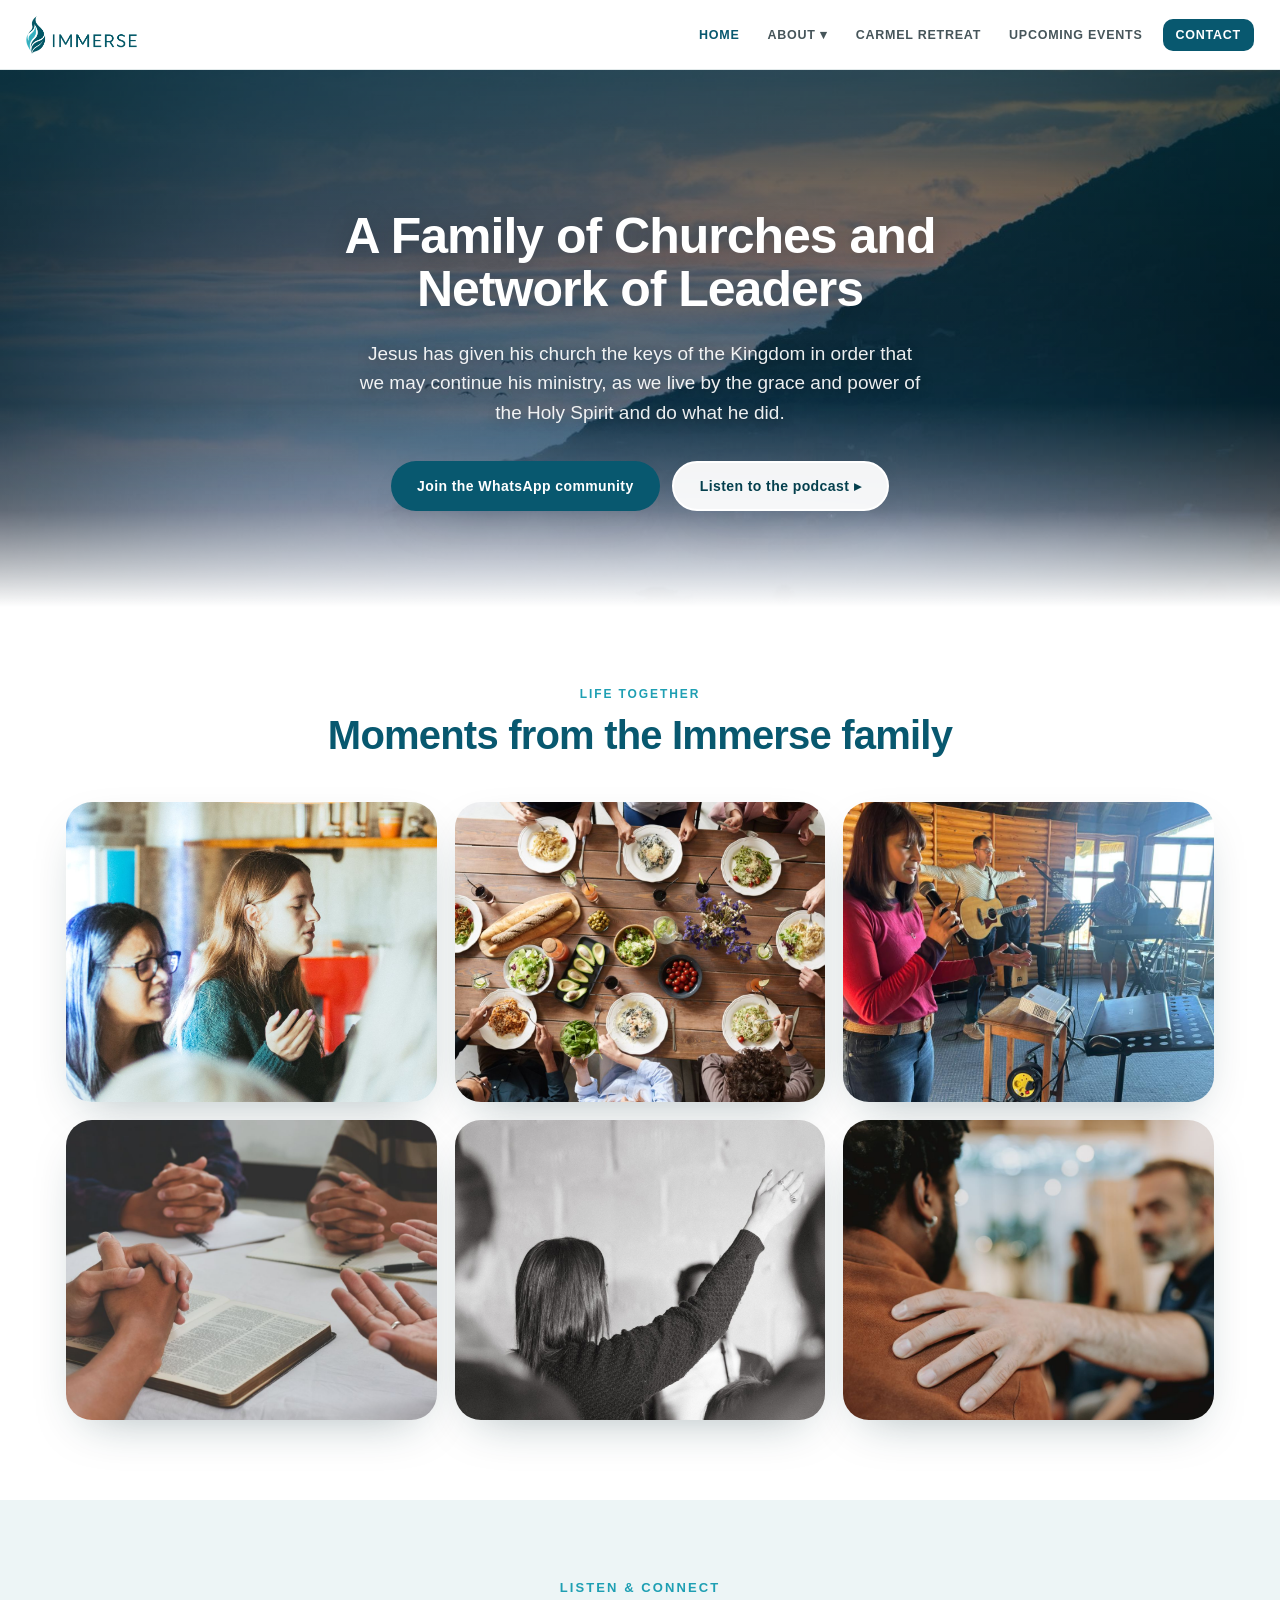
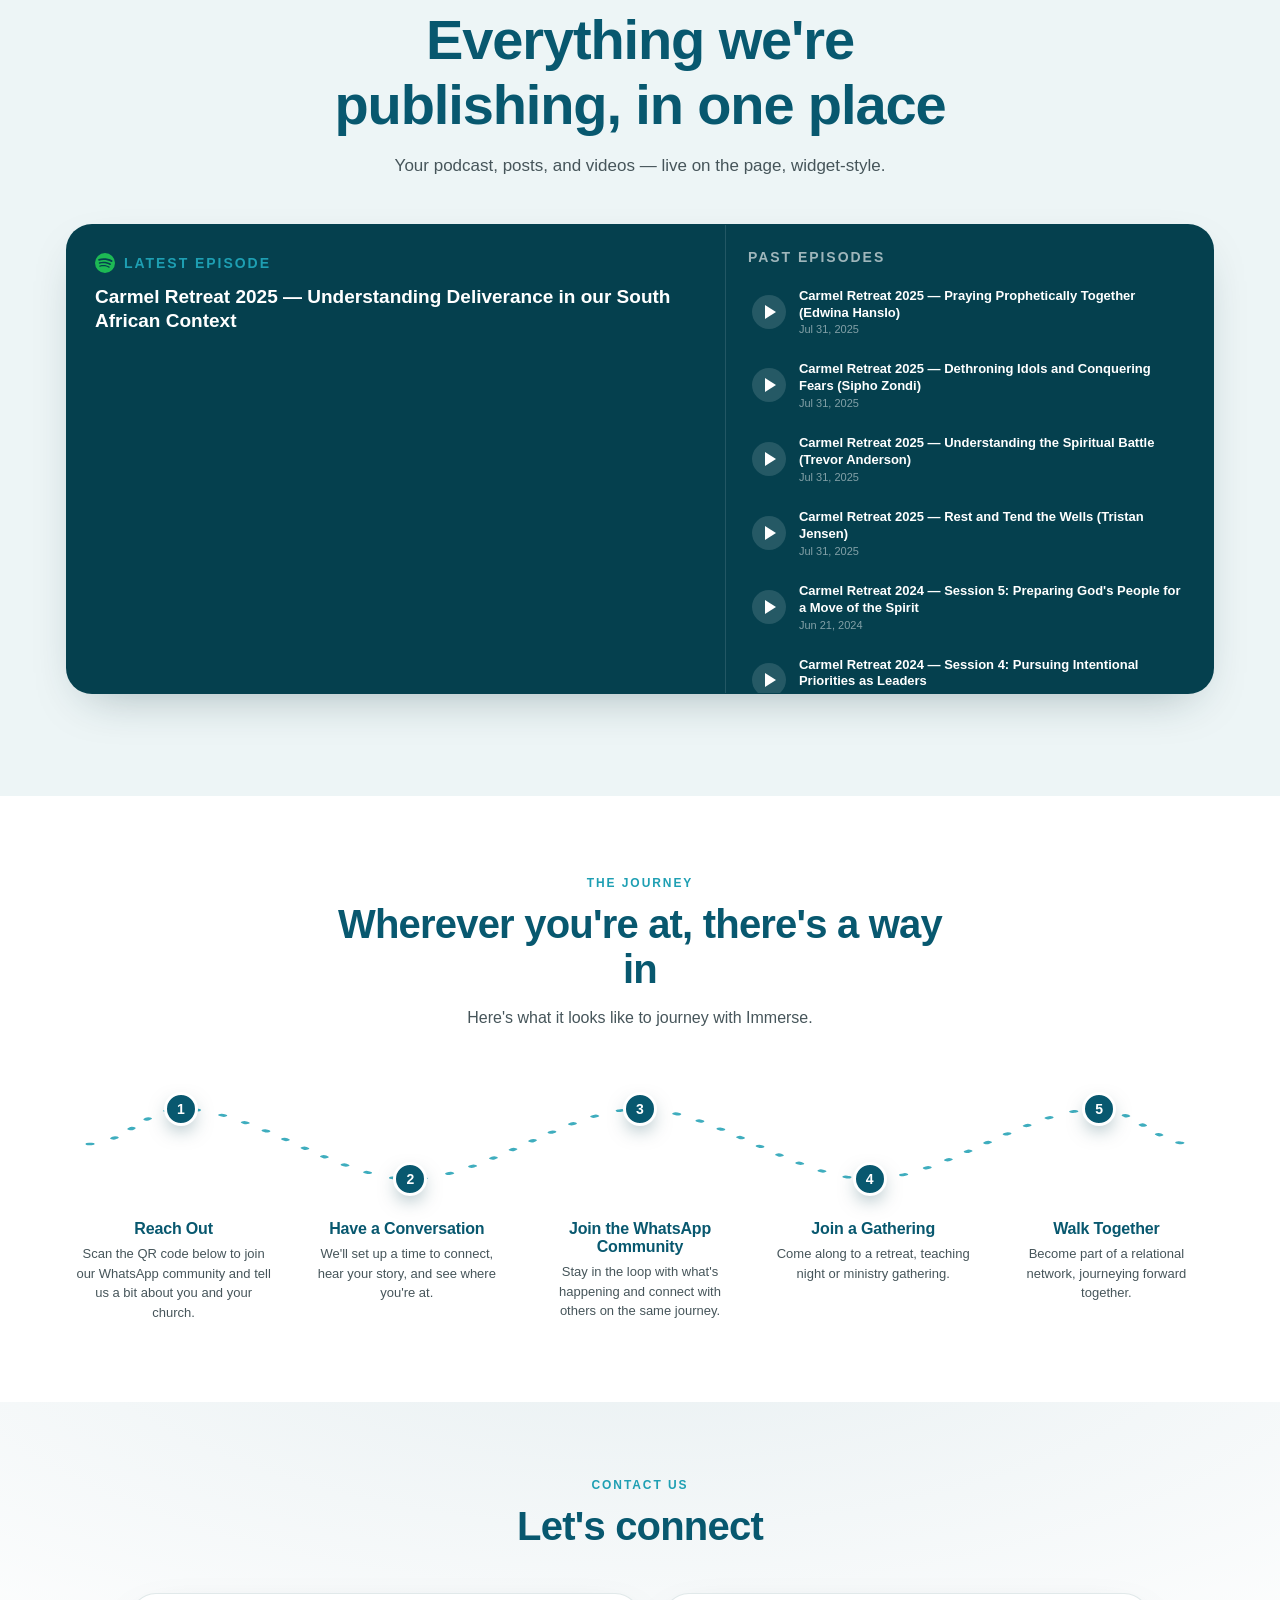
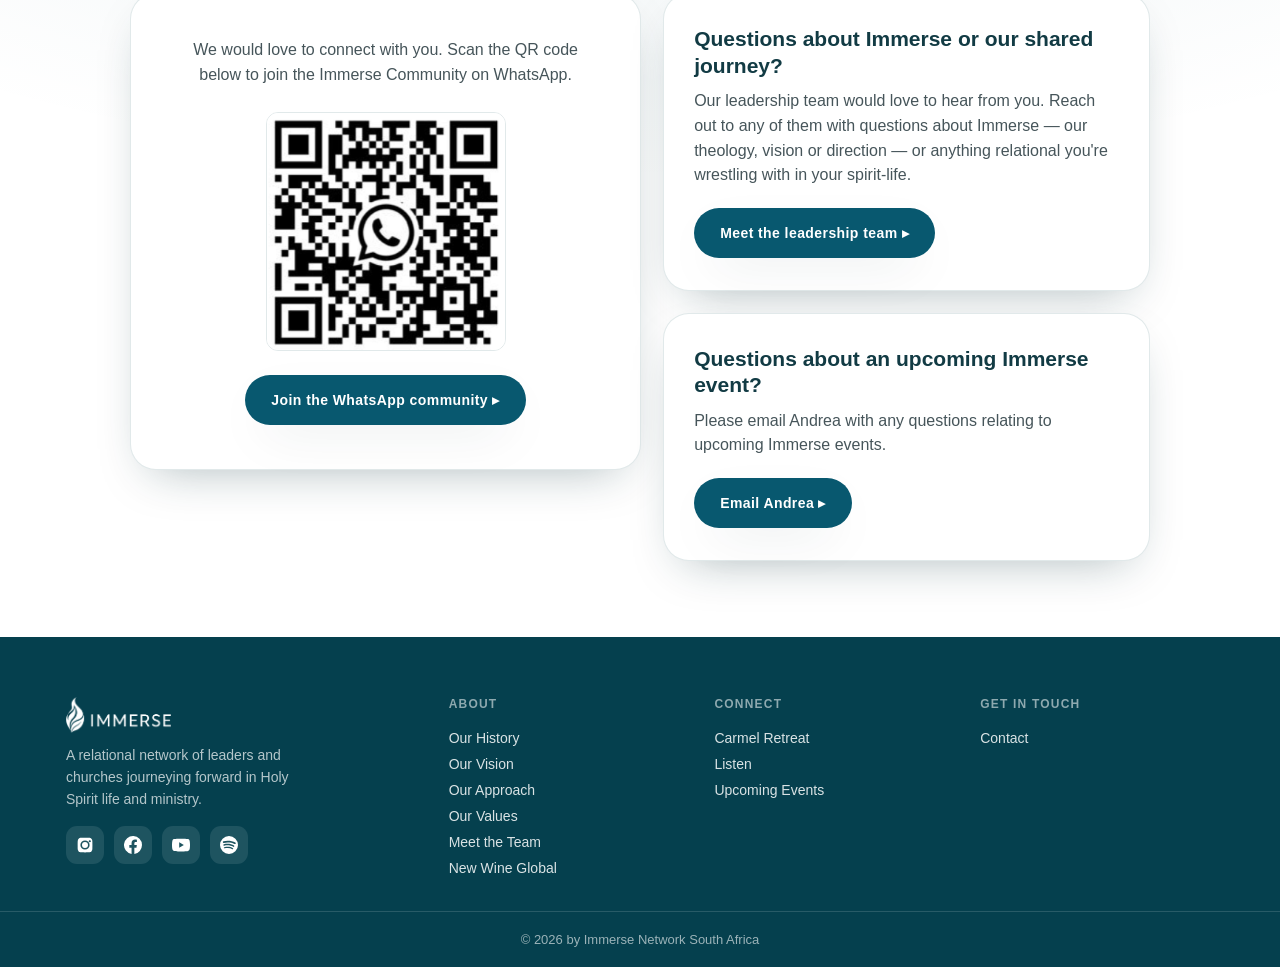
==== commit 2965ce72: "Reorder contact cards: leadership team above Andrea Swap the two contact cards so the leadership tea" ====
--- a/index.html
+++ b/index.html
@@ -444,27 +444,28 @@
 
           <div class="contact-side">
             <div class="contact-card contact-card--sm">
-              <h3>Questions about Immerse or an upcoming event?</h3>
+              <h3>Questions about Immerse or our shared journey?</h3>
               <p>
-                Please email Andrea with any questions relating to Immerse or
-                upcoming events.
+                Our leadership team would love to hear from you. Reach out to
+                any of them with questions about Immerse — our theology,
+                vision or direction — or anything relational you're
+                wrestling with in your spirit-life.
+              </p>
+              <a href="about/#team" class="btn btn-primary"
+                >Meet the leadership team ▸</a
+              >
+            </div>
+
+            <div class="contact-card contact-card--sm">
+              <h3>Questions about an upcoming Immerse event?</h3>
+              <p>
+                Please email Andrea with any questions relating to upcoming
+                Immerse events.
               </p>
               <a
                 href="mailto:immersenetworksouthafrica@gmail.com"
                 class="btn btn-primary"
                 >Email Andrea ▸</a
-              >
-            </div>
-
-            <div class="contact-card contact-card--sm">
-              <h3>Questions about your walk with the Spirit?</h3>
-              <p>
-                Our leadership team would love to hear from you. Reach out to
-                any of them with relational questions or anything you're
-                wrestling with in your spirit-life.
-              </p>
-              <a href="about/#team" class="btn btn-primary"
-                >Meet the leadership team ▸</a
               >
             </div>
           </div>
--- a/assets/css/styles.css
+++ b/assets/css/styles.css
@@ -1073,15 +1073,27 @@
   margin-top: 5px;
 }
 .member .member-email {
-  display: inline-block;
-  margin-top: 6px;
-  color: var(--brand);
+  display: inline-flex;
+  align-items: center;
+  justify-content: center;
+  margin-top: 14px;
+  padding: 0 20px;
+  height: 38px;
+  border-radius: var(--r-pill);
+  background: var(--brand);
+  color: var(--white);
+  font-family: var(--font);
   font-size: 12px;
-  text-decoration: underline;
-  word-break: break-all;
+  font-weight: 700;
+  letter-spacing: 0.03em;
+  text-decoration: none;
+  box-shadow: var(--shadow);
+  transition: 0.2s;
 }
 .member .member-email:hover {
-  color: var(--accent);
+  background: var(--brand-deep);
+  color: var(--white);
+  transform: translateY(-2px);
 }
 .member p {
   color: var(--body);
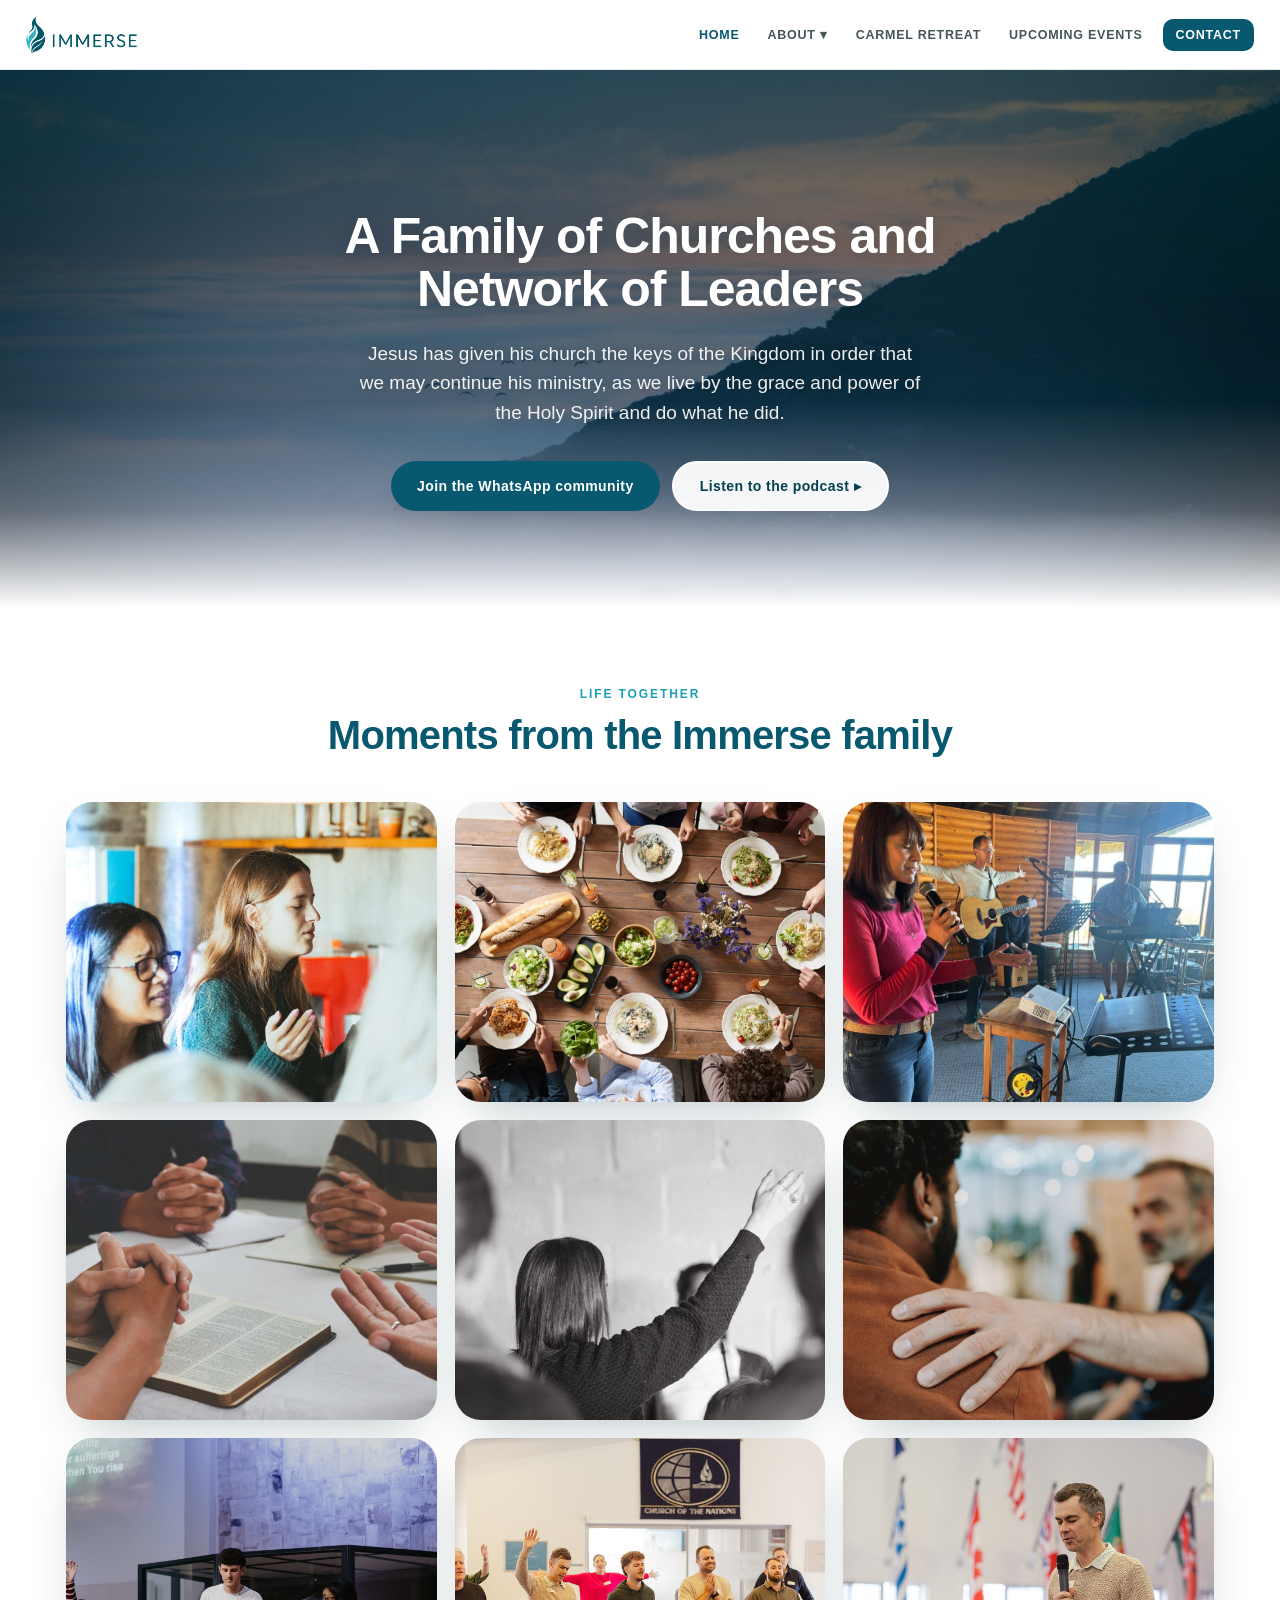
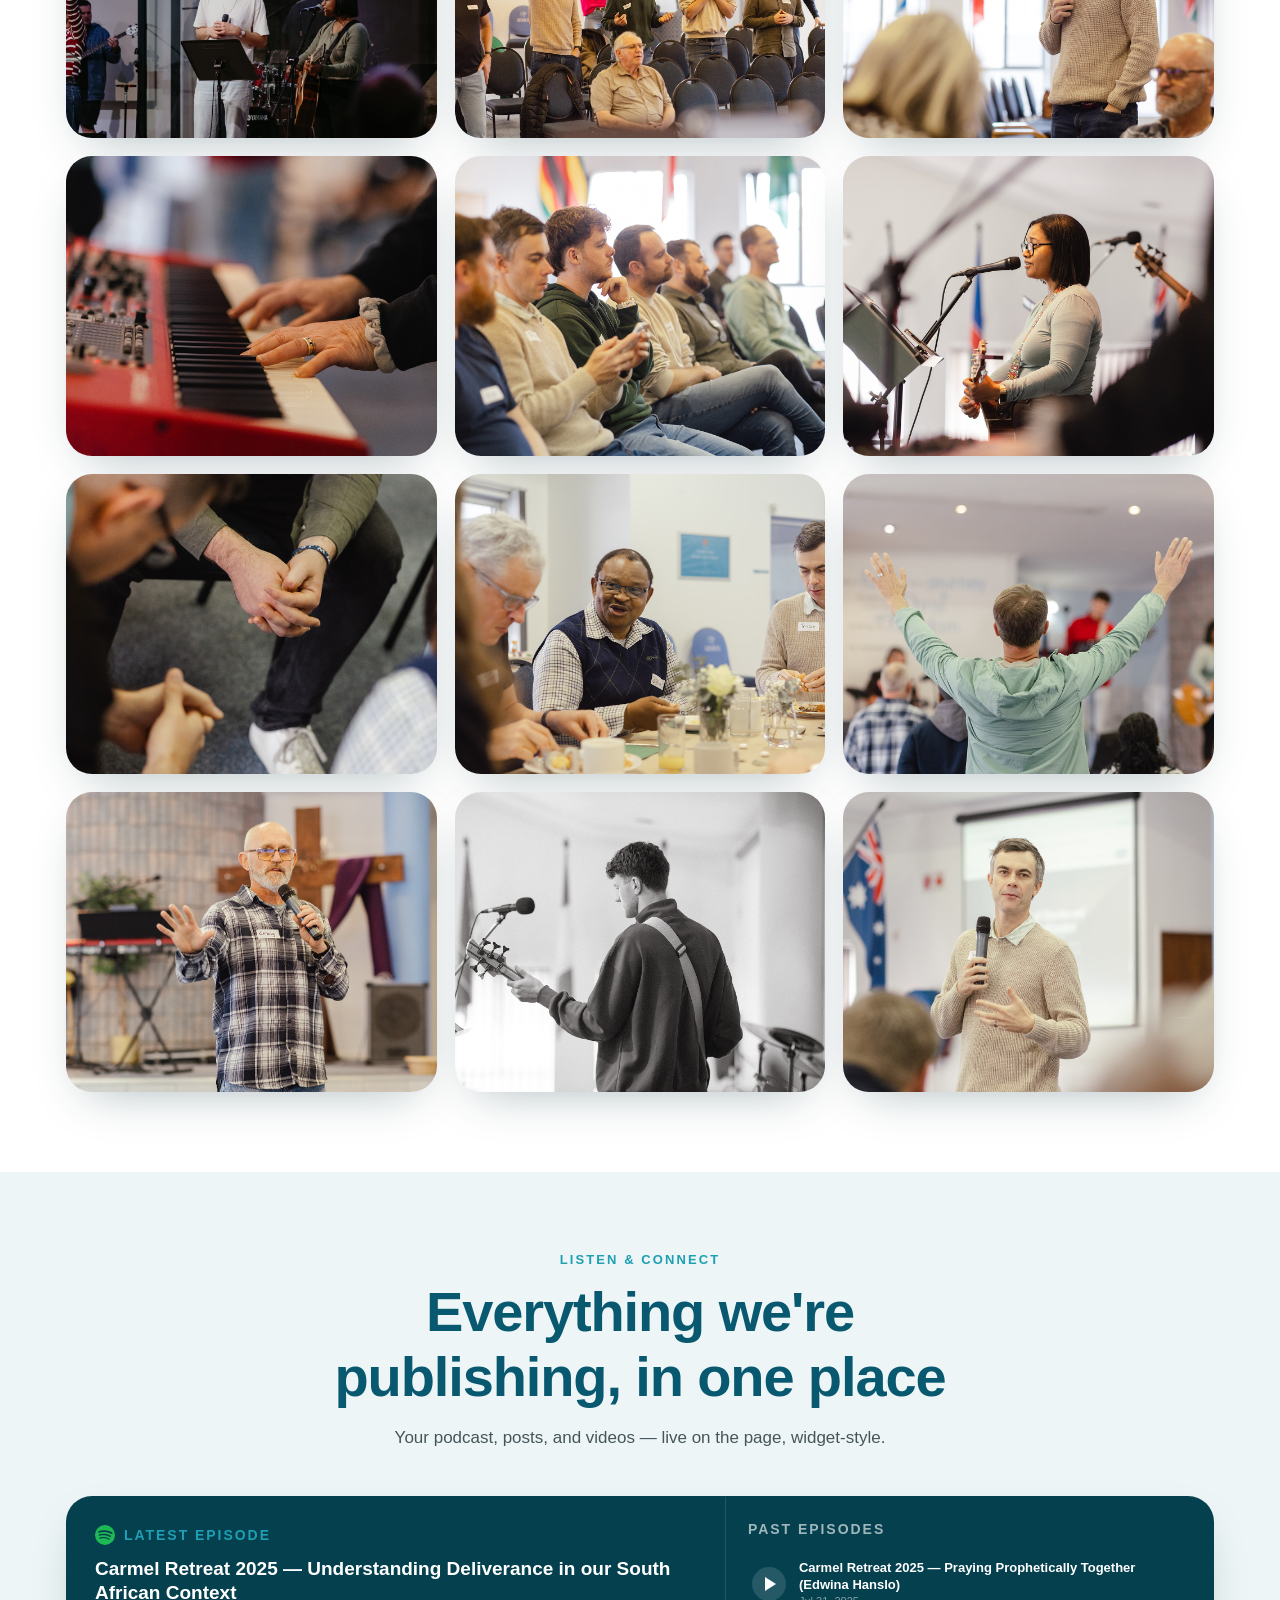
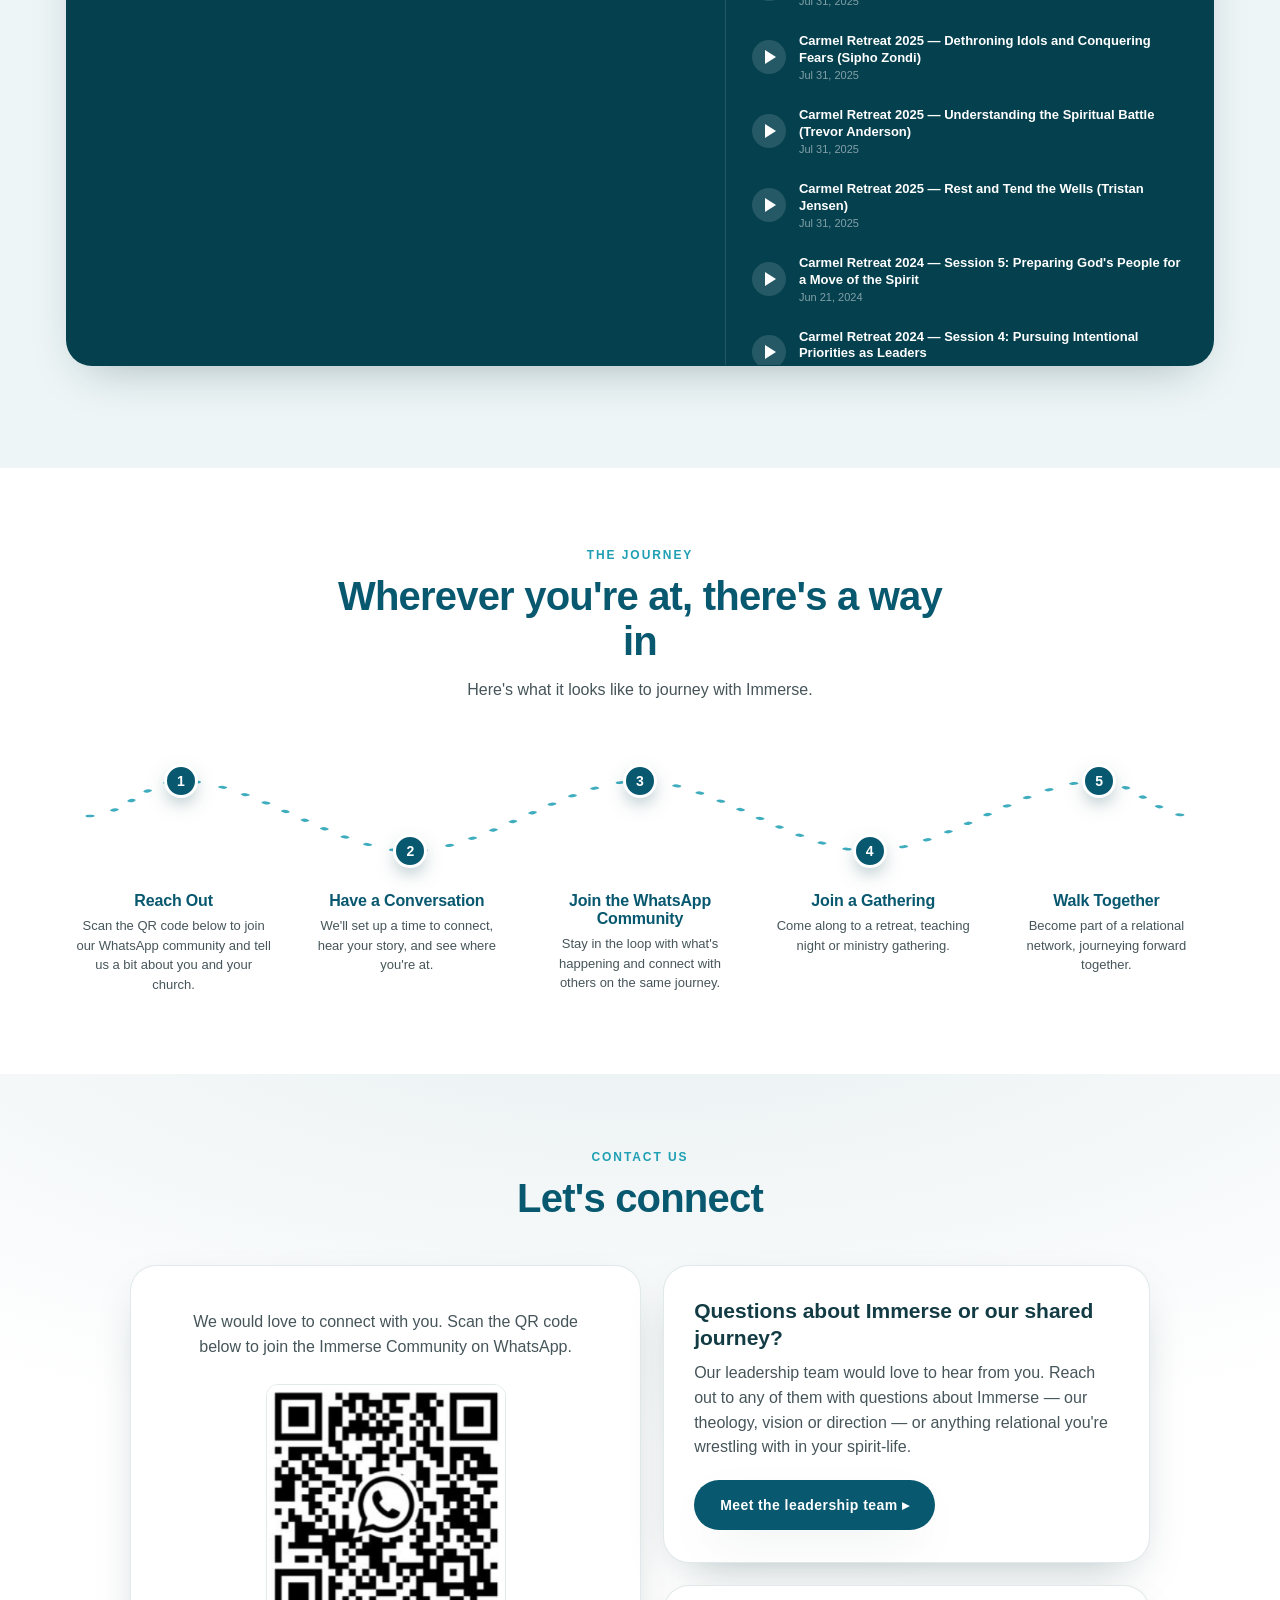
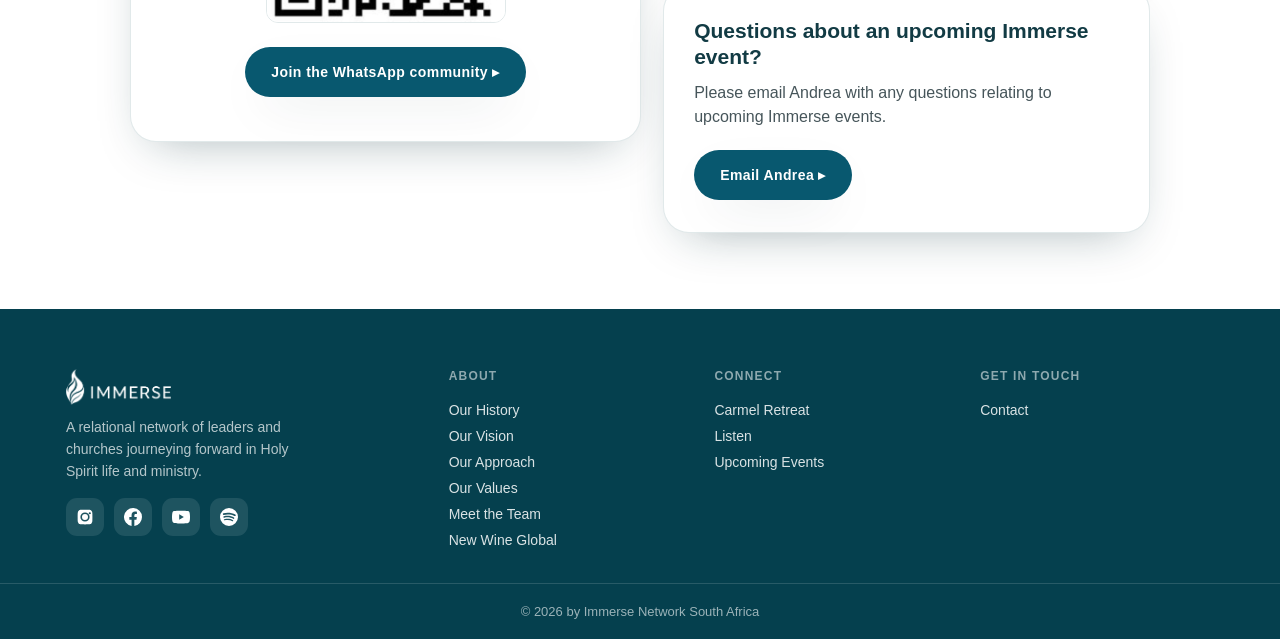
==== commit bc2bc657: "Added new photos" ====
--- a/index.html
+++ b/index.html
@@ -103,6 +103,66 @@
         <img
           src="assets/images/fellowship.jpeg"
           alt="Worshipper raising a hand in prayer"
+          loading="lazy"
+        />
+        <img
+          src="assets/images/DSCF0732.jpeg"
+          alt="Immerse worship band leading a song on stage as lyrics play behind them"
+          loading="lazy"
+        />
+        <img
+          src="assets/images/Immerse-38.jpg"
+          alt="Immerse gathering standing in worship with hands raised"
+          loading="lazy"
+        />
+        <img
+          src="assets/images/Immerse-1.jpg"
+          alt="Speaker sharing on a microphone beneath the flags of the nations"
+          loading="lazy"
+        />
+        <img
+          src="assets/images/Immerse-33.jpg"
+          alt="Close-up of hands playing keys during worship"
+          loading="lazy"
+        />
+        <img
+          src="assets/images/Immerse-20.jpg"
+          alt="A row of men listening intently during a session"
+          loading="lazy"
+        />
+        <img
+          src="assets/images/Immerse-34.jpg"
+          alt="Worship leader singing and playing acoustic guitar"
+          loading="lazy"
+        />
+        <img
+          src="assets/images/Immerse-57.jpg"
+          alt="Two people praying together, hands clasped"
+          loading="lazy"
+        />
+        <img
+          src="assets/images/Immerse-6.jpg"
+          alt="Friends sharing a meal and conversation around the table"
+          loading="lazy"
+        />
+        <img
+          src="assets/images/Immerse-39.jpg"
+          alt="Man with both arms lifted in worship as the band plays"
+          loading="lazy"
+        />
+        <img
+          src="assets/images/Immerse-16.jpg"
+          alt="Leader teaching from the front of the church"
+          loading="lazy"
+        />
+        <img
+          src="assets/images/Immerse-37.jpg"
+          alt="Bass player leading from the stage, in black and white"
+          loading="lazy"
+        />
+        <img
+          src="assets/images/Immerse-15.jpg"
+          alt="Speaker teaching on a microphone beside the presentation screen"
           loading="lazy"
         />
       </div>
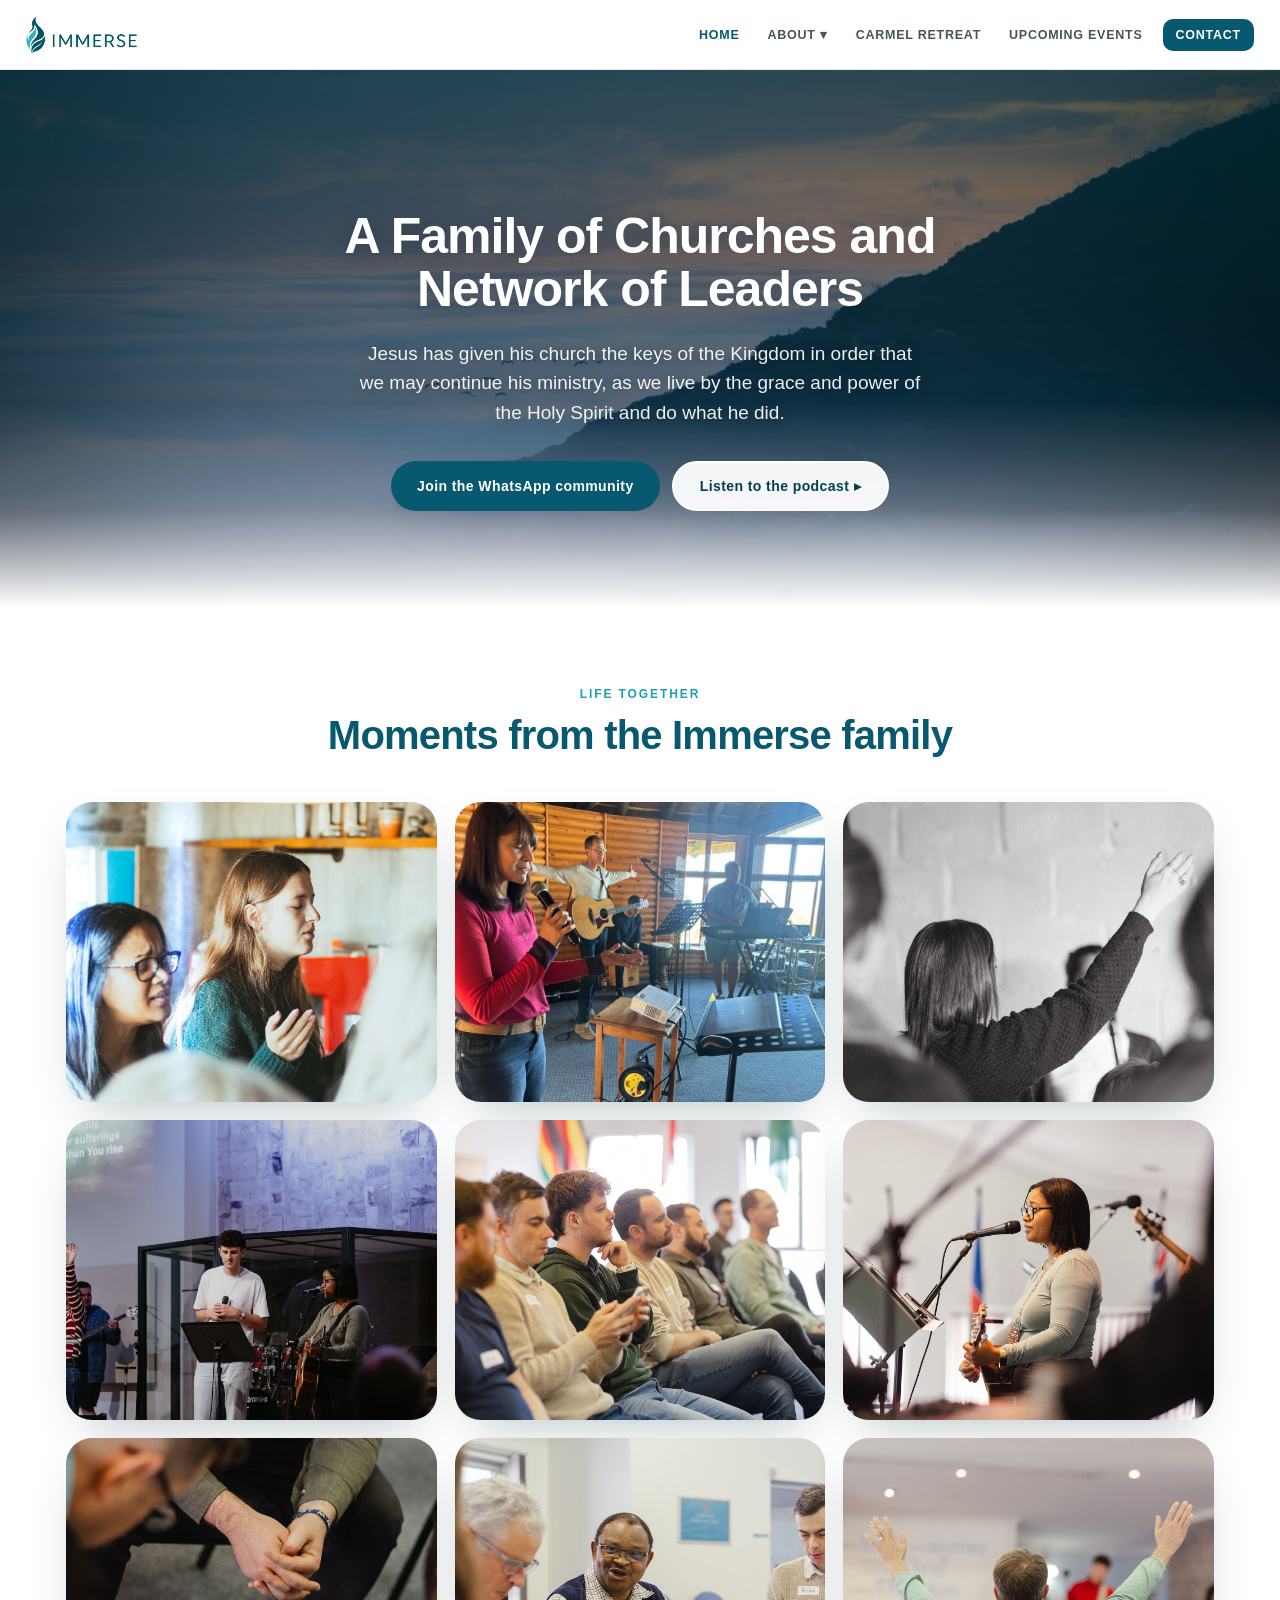
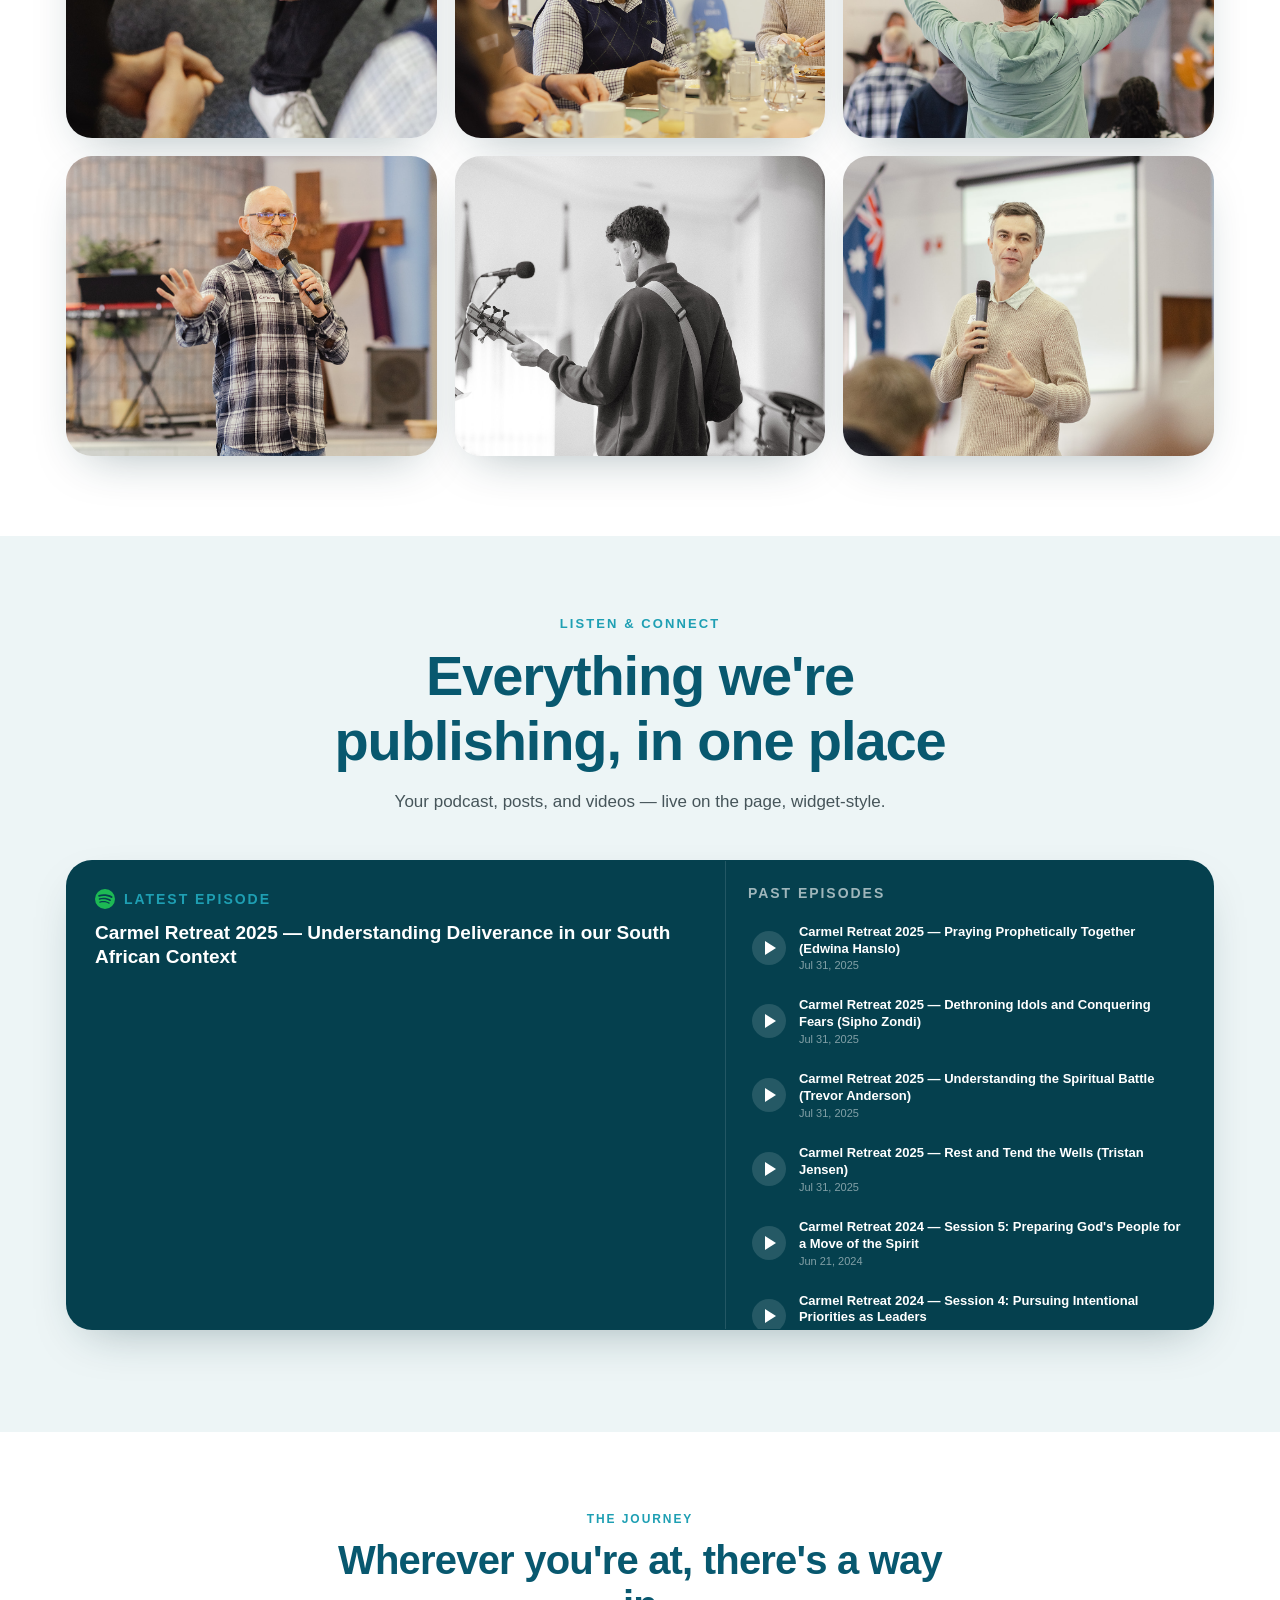
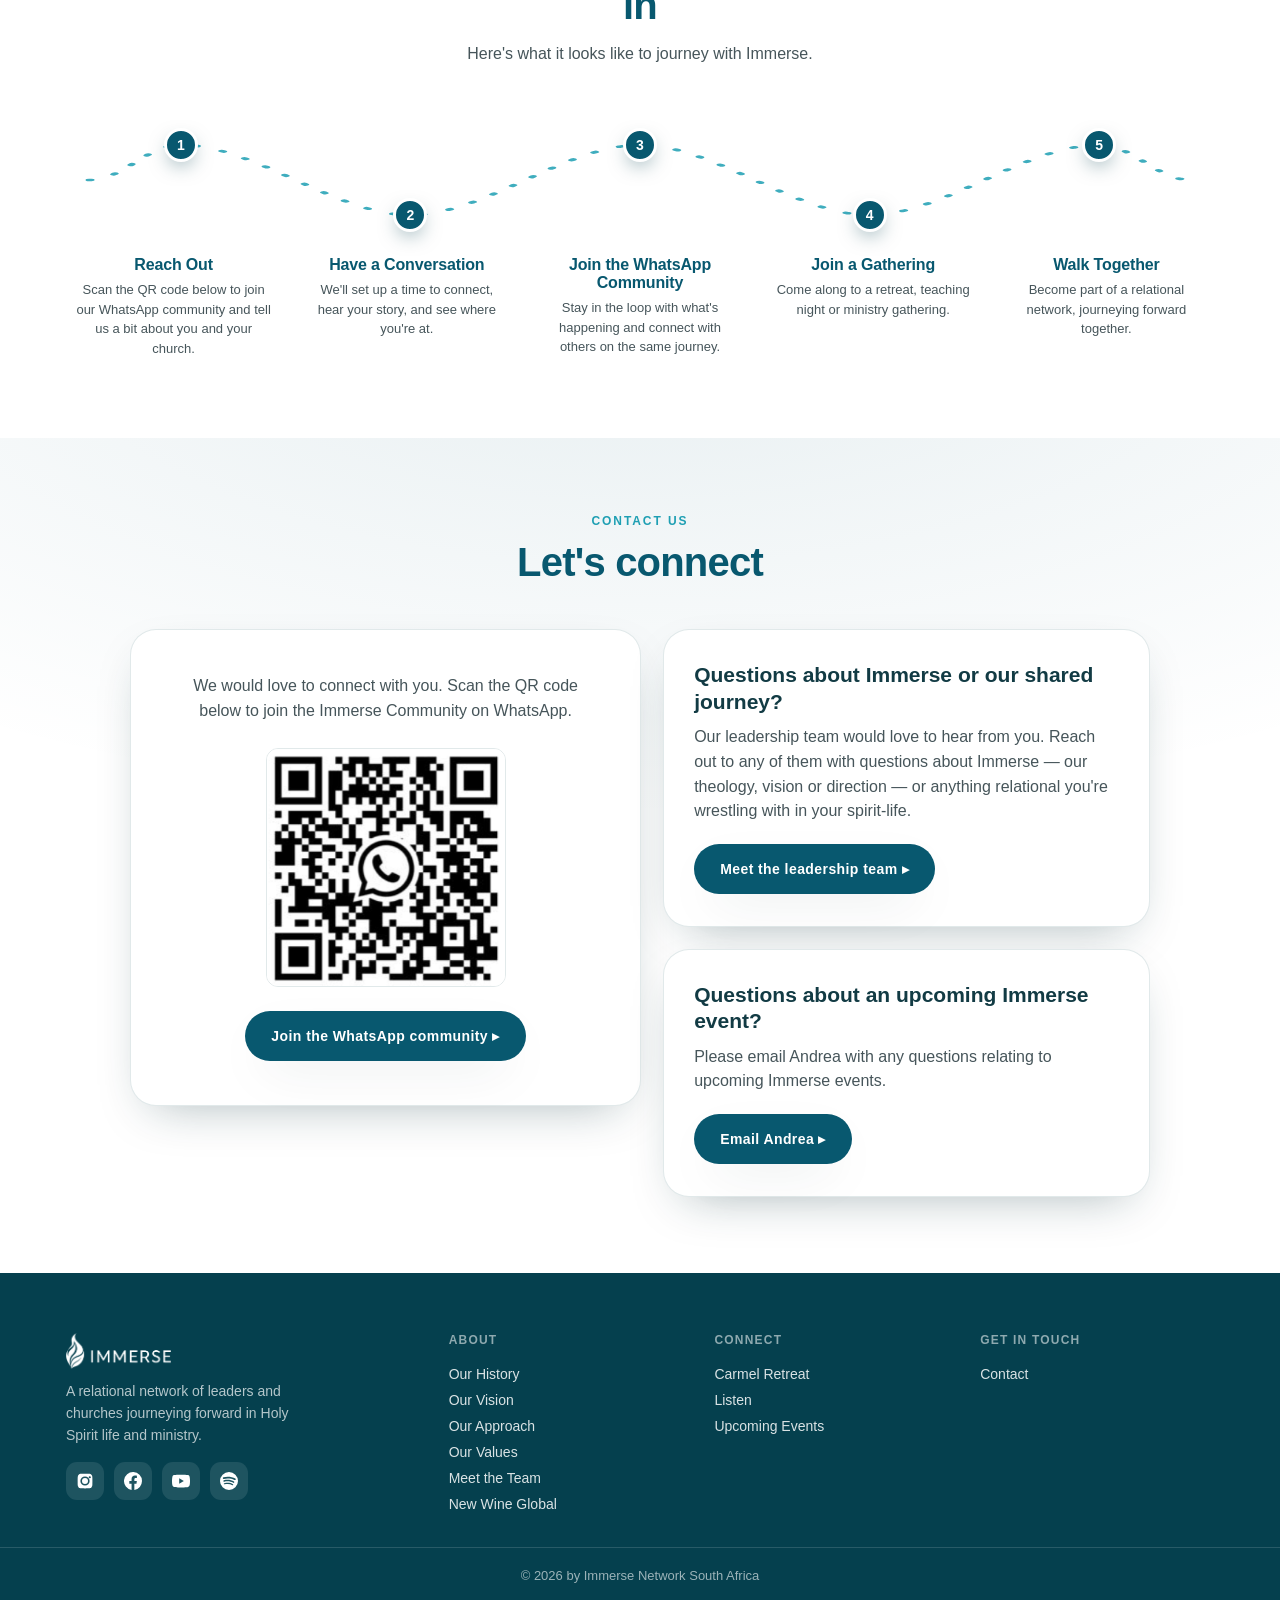
==== commit 3751512c: "Remove six photos from the home page gallery Drops the food table, Bible study, shoulder-hands, stan" ====
--- a/index.html
+++ b/index.html
@@ -81,48 +81,18 @@
           loading="lazy"
         />
         <img
-          src="assets/images/food-and-fellowship.jpeg"
-          alt="Immerse Network worship gathering"
-          loading="lazy"
-        />
-        <img
           src="assets/images/worship-moment.jpeg"
           alt="Worshipper raising a hand in prayer"
           loading="lazy"
         />
         <img
-          src="assets/images/bible-study.jpeg"
-          alt="Worshipper raising a hand in prayer"
-          loading="lazy"
-        />
-        <img
           src="assets/images/gallery-raised-hand.jpg"
           alt="Worshipper raising a hand in prayer"
           loading="lazy"
         />
         <img
-          src="assets/images/fellowship.jpeg"
-          alt="Worshipper raising a hand in prayer"
-          loading="lazy"
-        />
-        <img
           src="assets/images/DSCF0732.jpeg"
           alt="Immerse worship band leading a song on stage as lyrics play behind them"
-          loading="lazy"
-        />
-        <img
-          src="assets/images/Immerse-38.jpg"
-          alt="Immerse gathering standing in worship with hands raised"
-          loading="lazy"
-        />
-        <img
-          src="assets/images/Immerse-1.jpg"
-          alt="Speaker sharing on a microphone beneath the flags of the nations"
-          loading="lazy"
-        />
-        <img
-          src="assets/images/Immerse-33.jpg"
-          alt="Close-up of hands playing keys during worship"
           loading="lazy"
         />
         <img
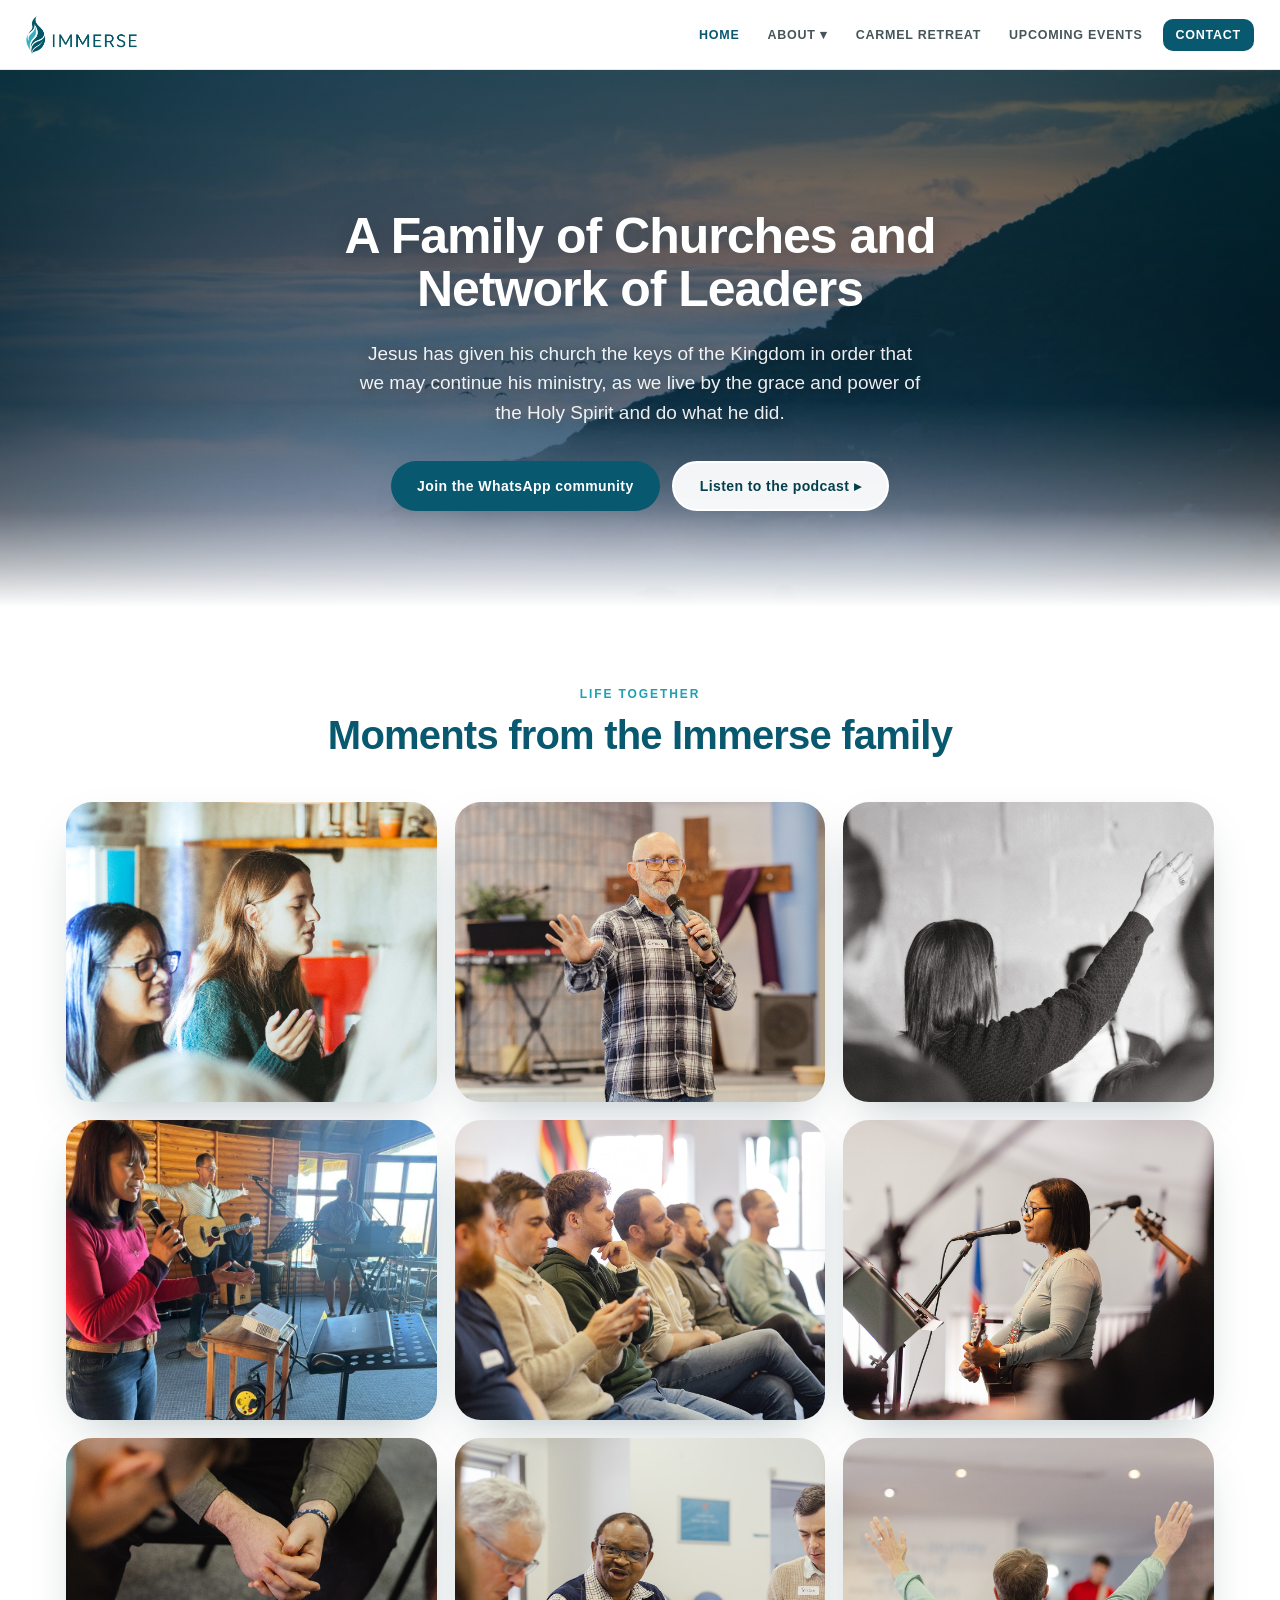
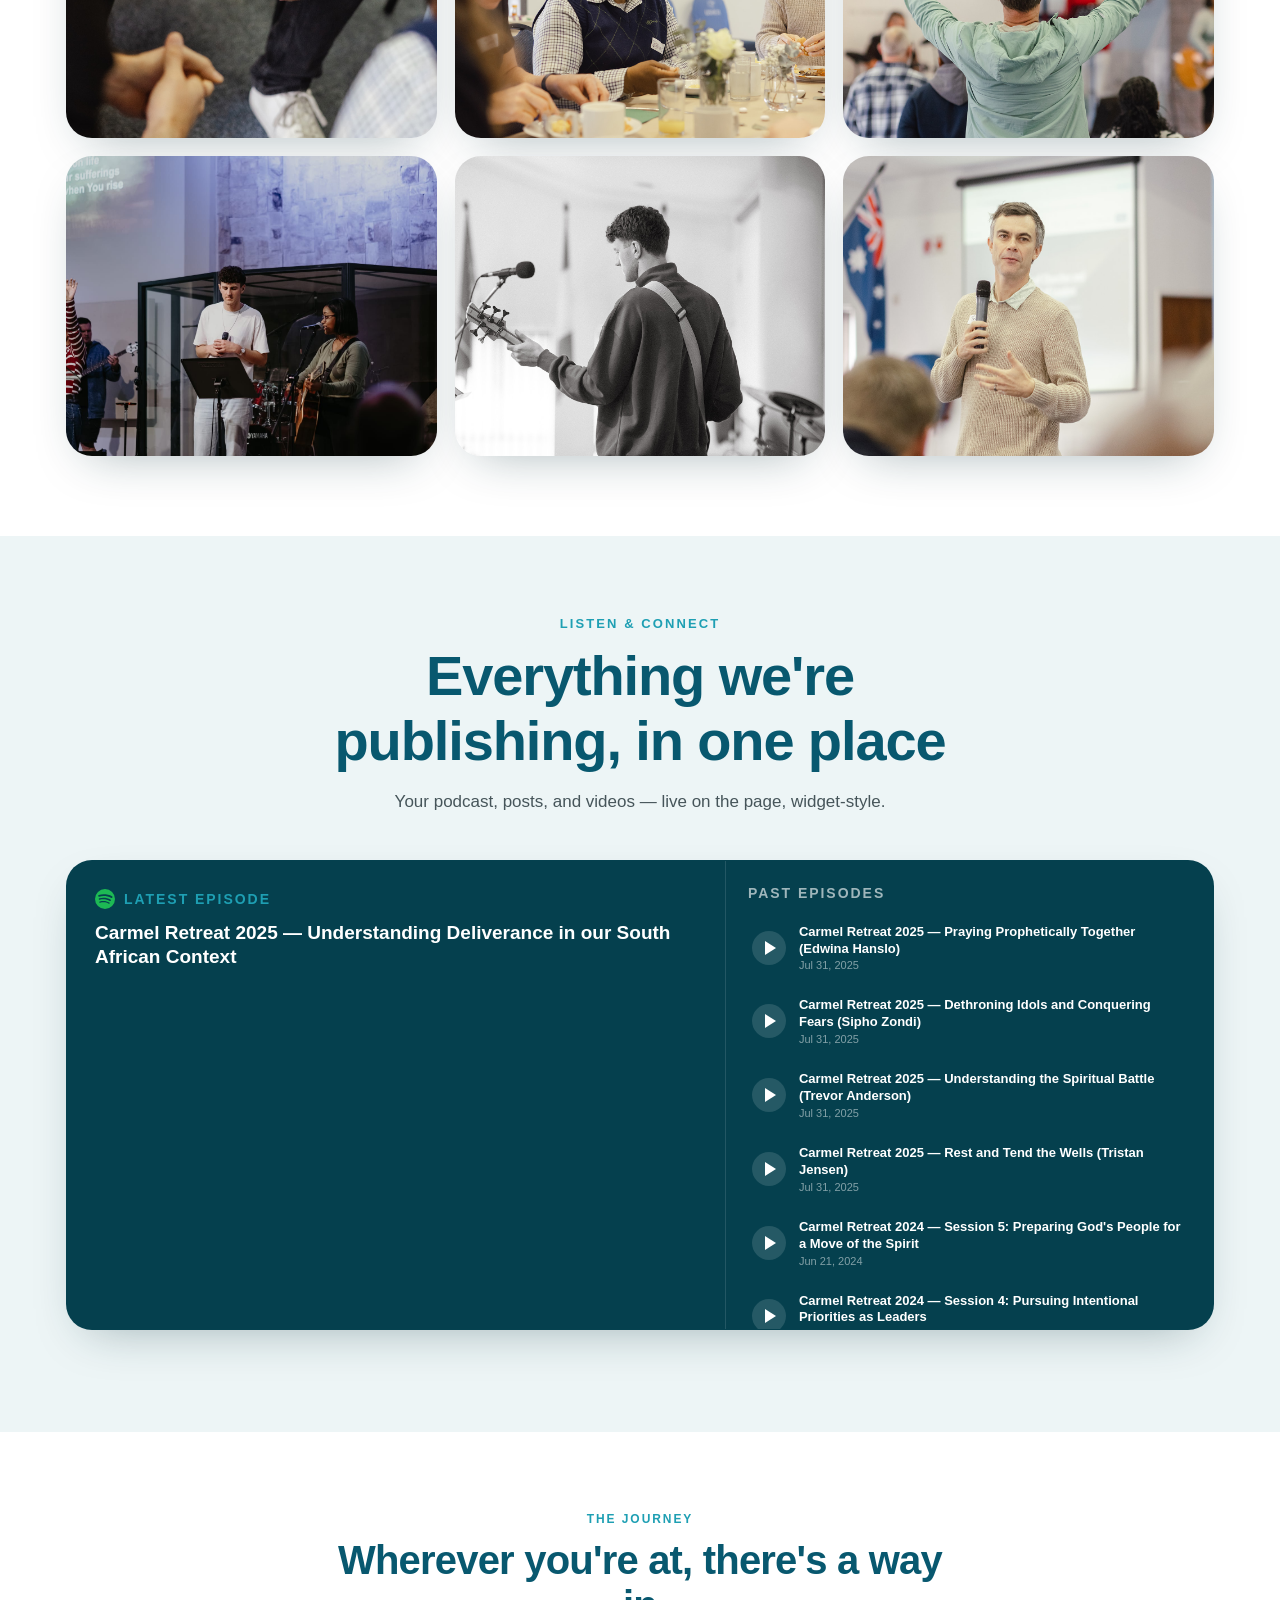
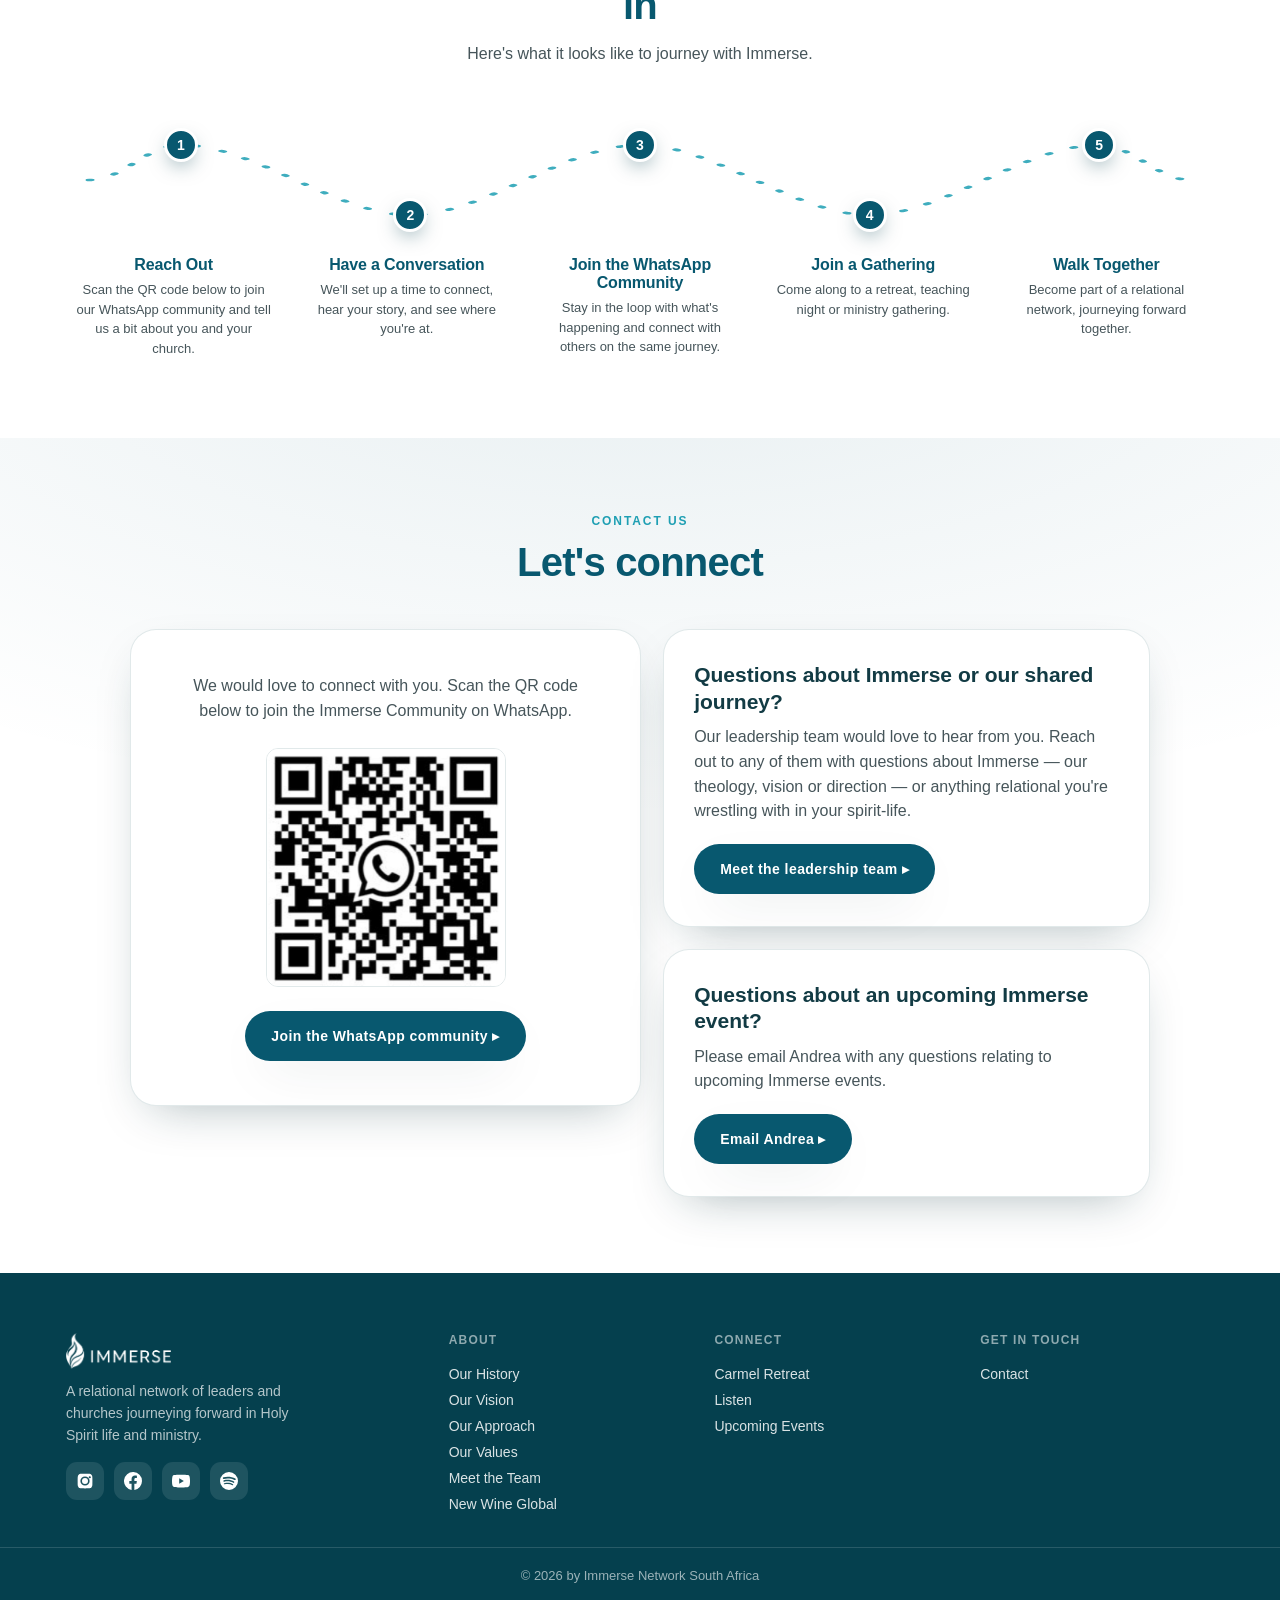
==== commit 5e3320b7: "Reorder home page gallery photos Moves the plaid-shirt speaker to spot 2, the worship band in the lo" ====
--- a/index.html
+++ b/index.html
@@ -81,48 +81,48 @@
           loading="lazy"
         />
         <img
+          src="assets/images/Immerse-16.jpg"
+          alt="Leader teaching from the front of the church"
+          loading="lazy"
+        />
+        <img
+          src="assets/images/gallery-raised-hand.jpg"
+          alt="Worshipper raising a hand in prayer"
+          loading="lazy"
+        />
+        <img
           src="assets/images/worship-moment.jpeg"
           alt="Worshipper raising a hand in prayer"
           loading="lazy"
         />
         <img
-          src="assets/images/gallery-raised-hand.jpg"
-          alt="Worshipper raising a hand in prayer"
+          src="assets/images/Immerse-20.jpg"
+          alt="A row of men listening intently during a session"
+          loading="lazy"
+        />
+        <img
+          src="assets/images/Immerse-34.jpg"
+          alt="Worship leader singing and playing acoustic guitar"
+          loading="lazy"
+        />
+        <img
+          src="assets/images/Immerse-57.jpg"
+          alt="Two people praying together, hands clasped"
+          loading="lazy"
+        />
+        <img
+          src="assets/images/Immerse-6.jpg"
+          alt="Friends sharing a meal and conversation around the table"
+          loading="lazy"
+        />
+        <img
+          src="assets/images/Immerse-39.jpg"
+          alt="Man with both arms lifted in worship as the band plays"
           loading="lazy"
         />
         <img
           src="assets/images/DSCF0732.jpeg"
           alt="Immerse worship band leading a song on stage as lyrics play behind them"
-          loading="lazy"
-        />
-        <img
-          src="assets/images/Immerse-20.jpg"
-          alt="A row of men listening intently during a session"
-          loading="lazy"
-        />
-        <img
-          src="assets/images/Immerse-34.jpg"
-          alt="Worship leader singing and playing acoustic guitar"
-          loading="lazy"
-        />
-        <img
-          src="assets/images/Immerse-57.jpg"
-          alt="Two people praying together, hands clasped"
-          loading="lazy"
-        />
-        <img
-          src="assets/images/Immerse-6.jpg"
-          alt="Friends sharing a meal and conversation around the table"
-          loading="lazy"
-        />
-        <img
-          src="assets/images/Immerse-39.jpg"
-          alt="Man with both arms lifted in worship as the band plays"
-          loading="lazy"
-        />
-        <img
-          src="assets/images/Immerse-16.jpg"
-          alt="Leader teaching from the front of the church"
           loading="lazy"
         />
         <img
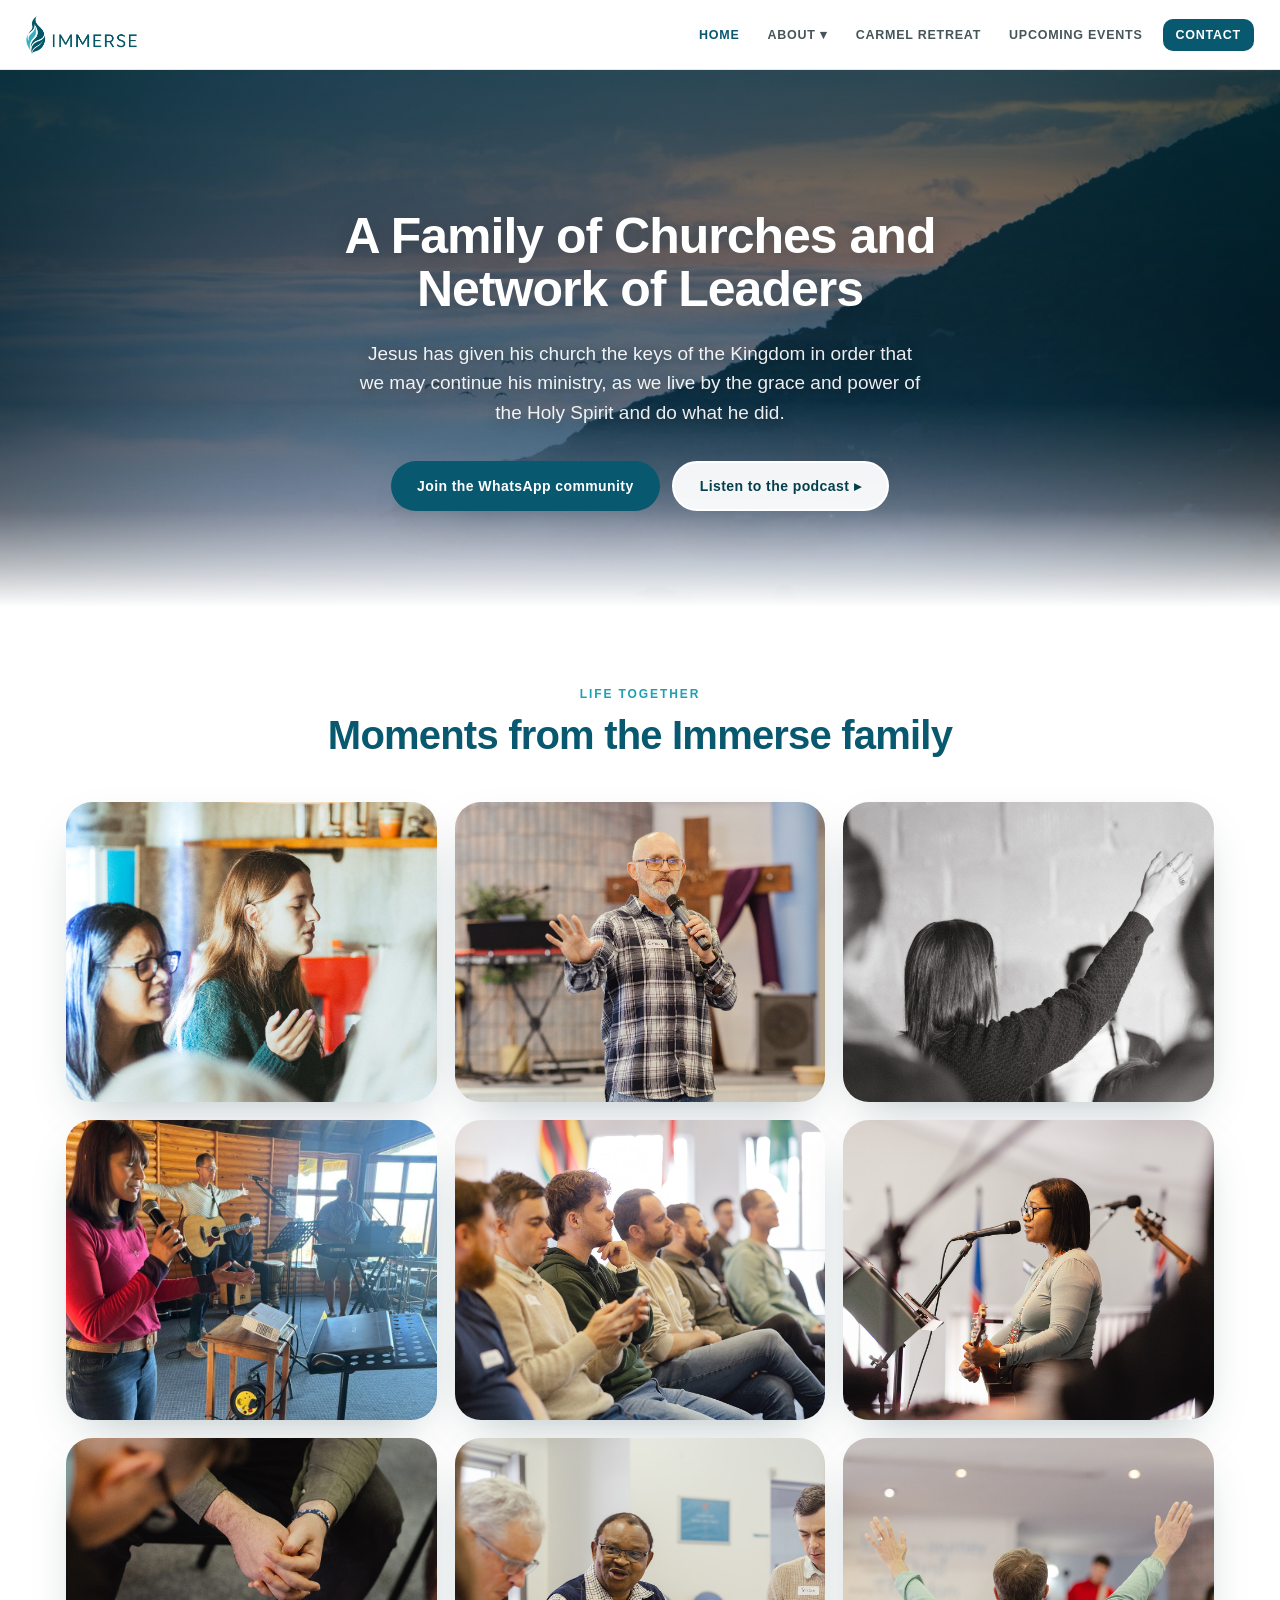
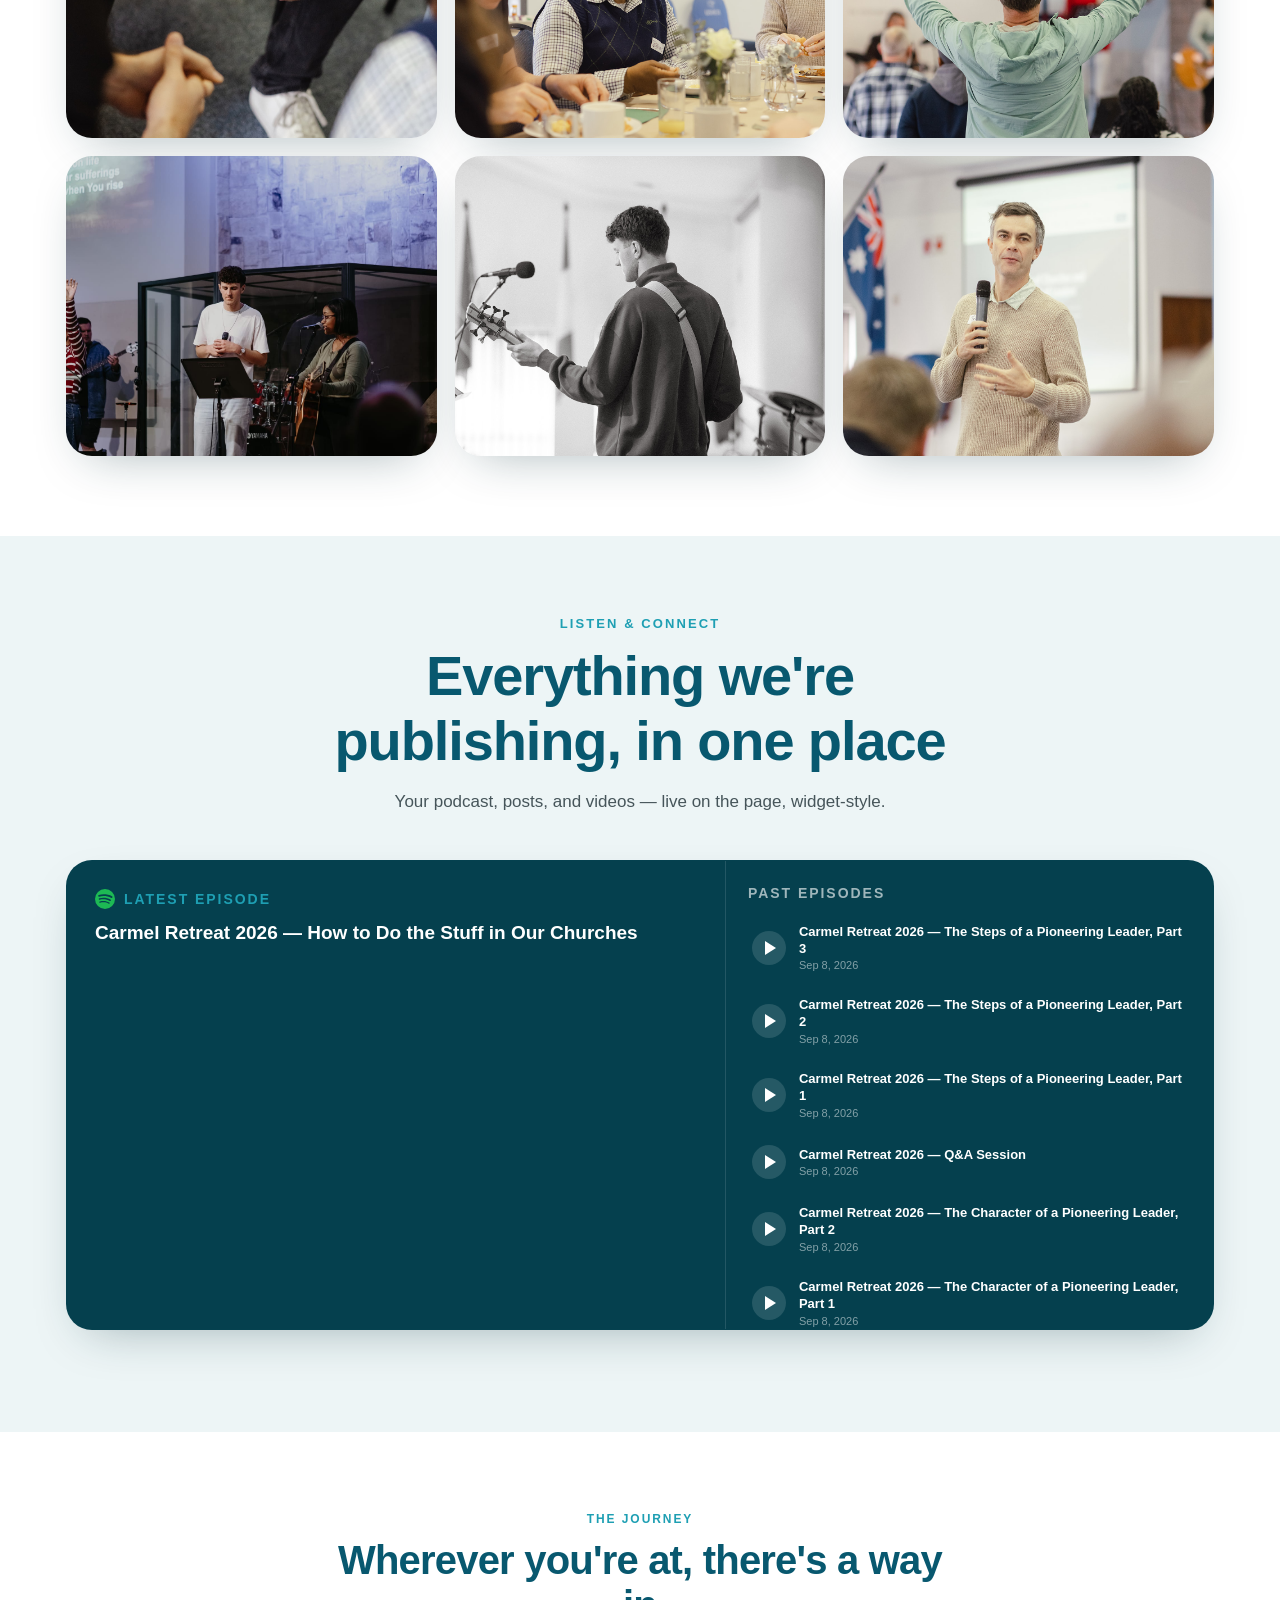
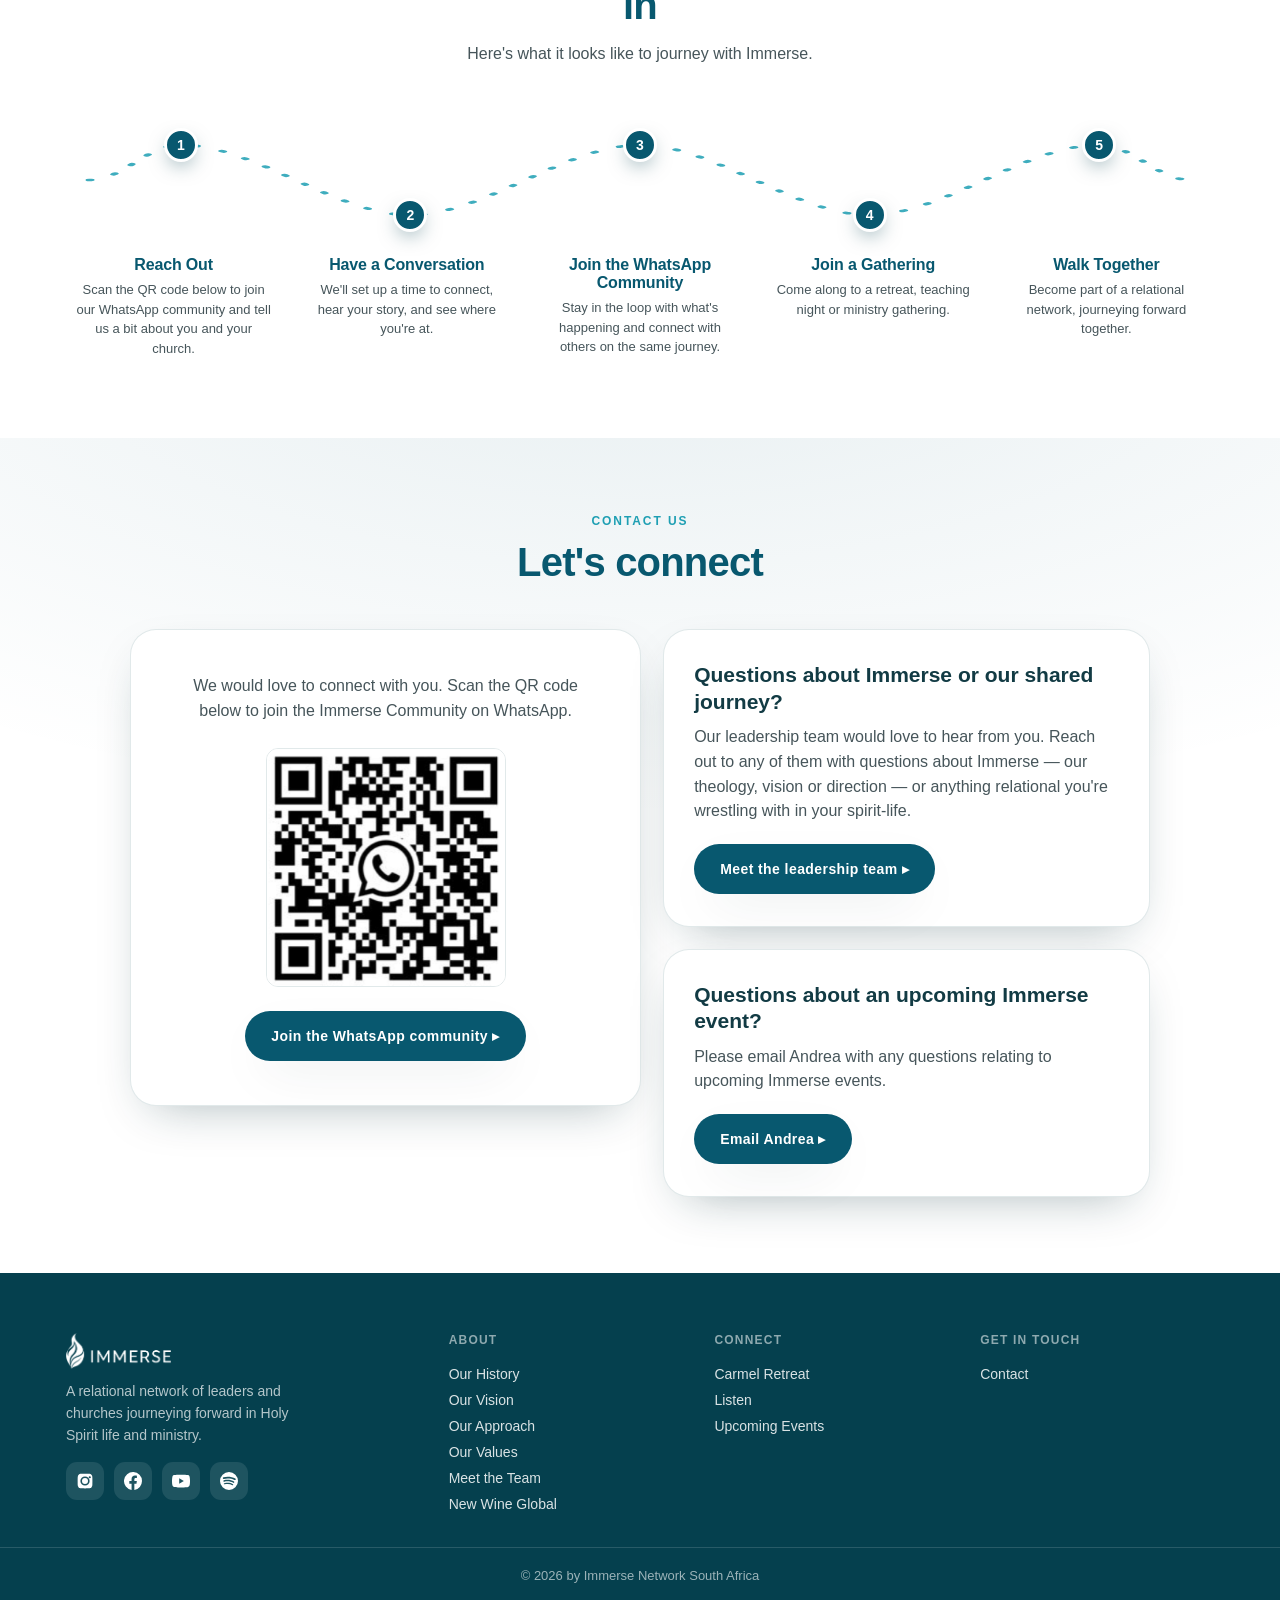
==== commit a793b947: "Add the Carmel 2026 podcast episodes to the podcast widget Features the newest episode (How to Do th" ====
--- a/index.html
+++ b/index.html
@@ -156,14 +156,13 @@
             ><span id="pfLab">Latest episode</span>
           </div>
           <h3 id="pfTitle">
-            Carmel Retreat 2025 — Understanding Deliverance in our South African
-            Context
+            Carmel Retreat 2026 — How to Do the Stuff in Our Churches
           </h3>
           <div class="pf-embed">
             <iframe
               id="pfPlayer"
               title="Immerse podcast on Spotify"
-              src="https://open.spotify.com/embed/episode/2O42xHLFLOIsWLt6VkXQGi?utm_source=generator&theme=0"
+              src="https://open.spotify.com/embed/episode/21sRbS6mHtV8rxEvsHcwr3?utm_source=generator&theme=0"
               loading="lazy"
               allow="
                 autoplay;
@@ -178,6 +177,76 @@
         <div class="pf-right">
           <div class="pf-rhead">Past episodes</div>
           <div class="pf-list">
+            <div
+              class="ep"
+              data-ep="2sAK4PBsWXvxp1lyBoKRBH"
+              data-title="Carmel Retreat 2026 — The Steps of a Pioneering Leader, Part 3"
+            >
+              <div class="pbtn"></div>
+              <div class="meta">
+                <b>Carmel Retreat 2026 — The Steps of a Pioneering Leader, Part 3</b><small>Sep 8, 2026</small>
+              </div>
+            </div>
+            <div
+              class="ep"
+              data-ep="3JgqwbfQz3ToGrxdYdfT8l"
+              data-title="Carmel Retreat 2026 — The Steps of a Pioneering Leader, Part 2"
+            >
+              <div class="pbtn"></div>
+              <div class="meta">
+                <b>Carmel Retreat 2026 — The Steps of a Pioneering Leader, Part 2</b><small>Sep 8, 2026</small>
+              </div>
+            </div>
+            <div
+              class="ep"
+              data-ep="34VJVDKJAdeR46mZDm24D6"
+              data-title="Carmel Retreat 2026 — The Steps of a Pioneering Leader, Part 1"
+            >
+              <div class="pbtn"></div>
+              <div class="meta">
+                <b>Carmel Retreat 2026 — The Steps of a Pioneering Leader, Part 1</b><small>Sep 8, 2026</small>
+              </div>
+            </div>
+            <div
+              class="ep"
+              data-ep="5bISIcj748PF4vdOtmpcPH"
+              data-title="Carmel Retreat 2026 — Q&amp;A Session"
+            >
+              <div class="pbtn"></div>
+              <div class="meta">
+                <b>Carmel Retreat 2026 — Q&amp;A Session</b><small>Sep 8, 2026</small>
+              </div>
+            </div>
+            <div
+              class="ep"
+              data-ep="30jqnu7uATpUjByFyyh0wi"
+              data-title="Carmel Retreat 2026 — The Character of a Pioneering Leader, Part 2"
+            >
+              <div class="pbtn"></div>
+              <div class="meta">
+                <b>Carmel Retreat 2026 — The Character of a Pioneering Leader, Part 2</b><small>Sep 8, 2026</small>
+              </div>
+            </div>
+            <div
+              class="ep"
+              data-ep="34E2FA7fnpUHo7Jlm5ETTW"
+              data-title="Carmel Retreat 2026 — The Character of a Pioneering Leader, Part 1"
+            >
+              <div class="pbtn"></div>
+              <div class="meta">
+                <b>Carmel Retreat 2026 — The Character of a Pioneering Leader, Part 1</b><small>Sep 8, 2026</small>
+              </div>
+            </div>
+            <div
+              class="ep"
+              data-ep="2O42xHLFLOIsWLt6VkXQGi"
+              data-title="Carmel Retreat 2025 — Understanding Deliverance in our South African Context (Sipho Zondi)"
+            >
+              <div class="pbtn"></div>
+              <div class="meta">
+                <b>Carmel Retreat 2025 — Understanding Deliverance in our South African Context (Sipho Zondi)</b><small>Jul 31, 2025</small>
+              </div>
+            </div>
             <div
               class="ep"
               data-ep="42xM65v9oMoCh1bP7H6yJn"
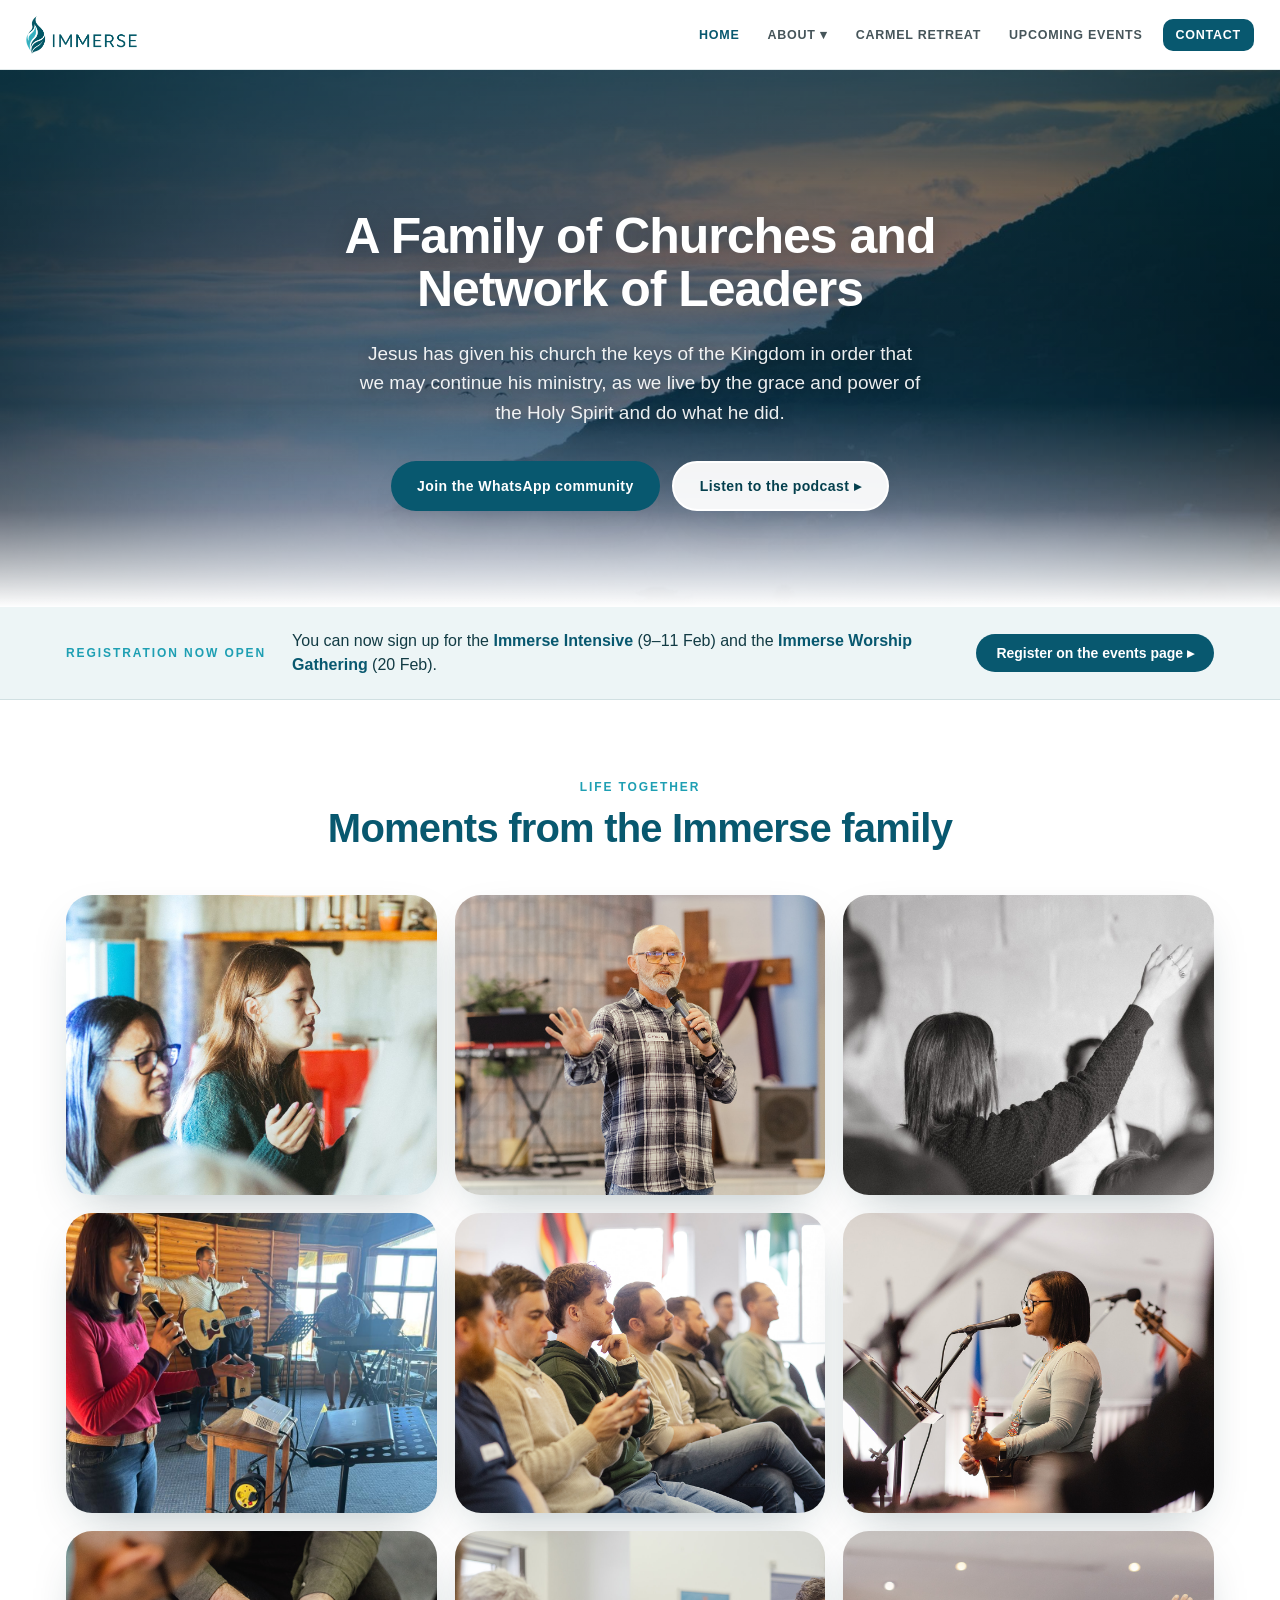
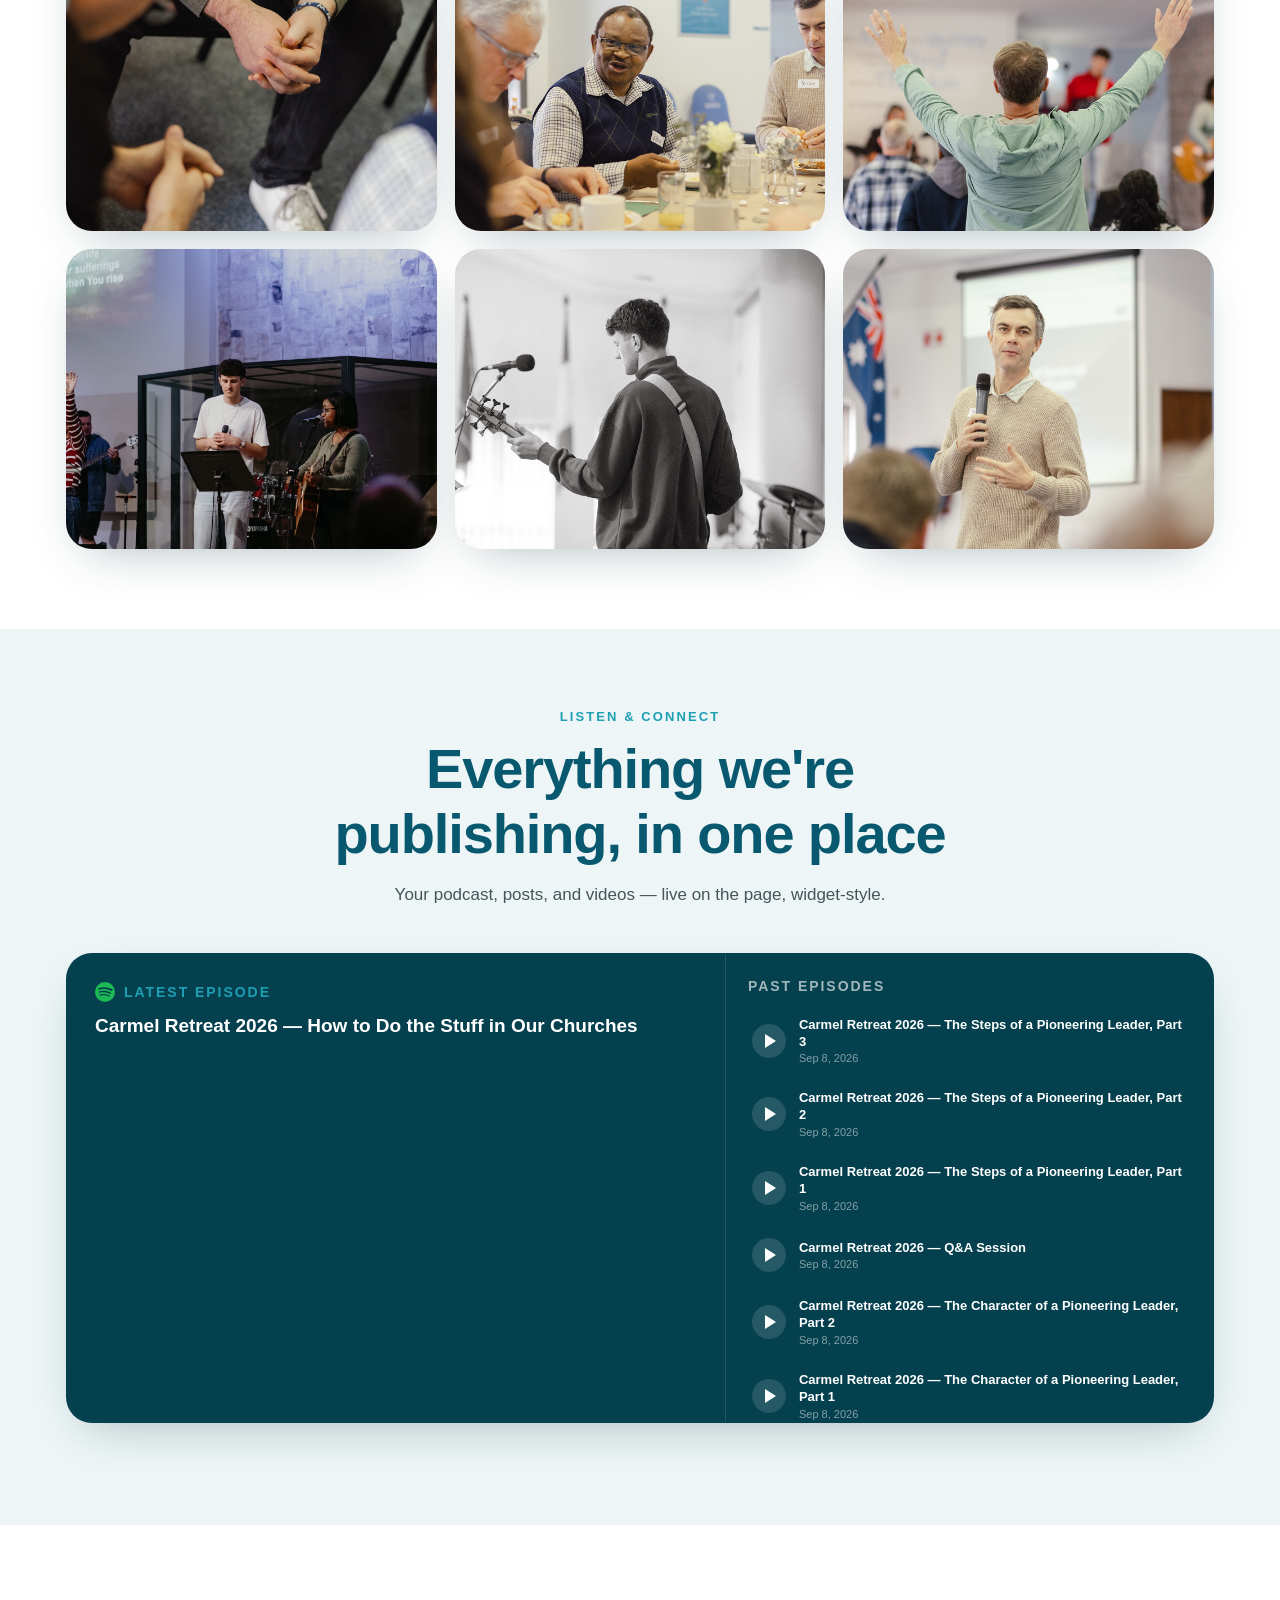
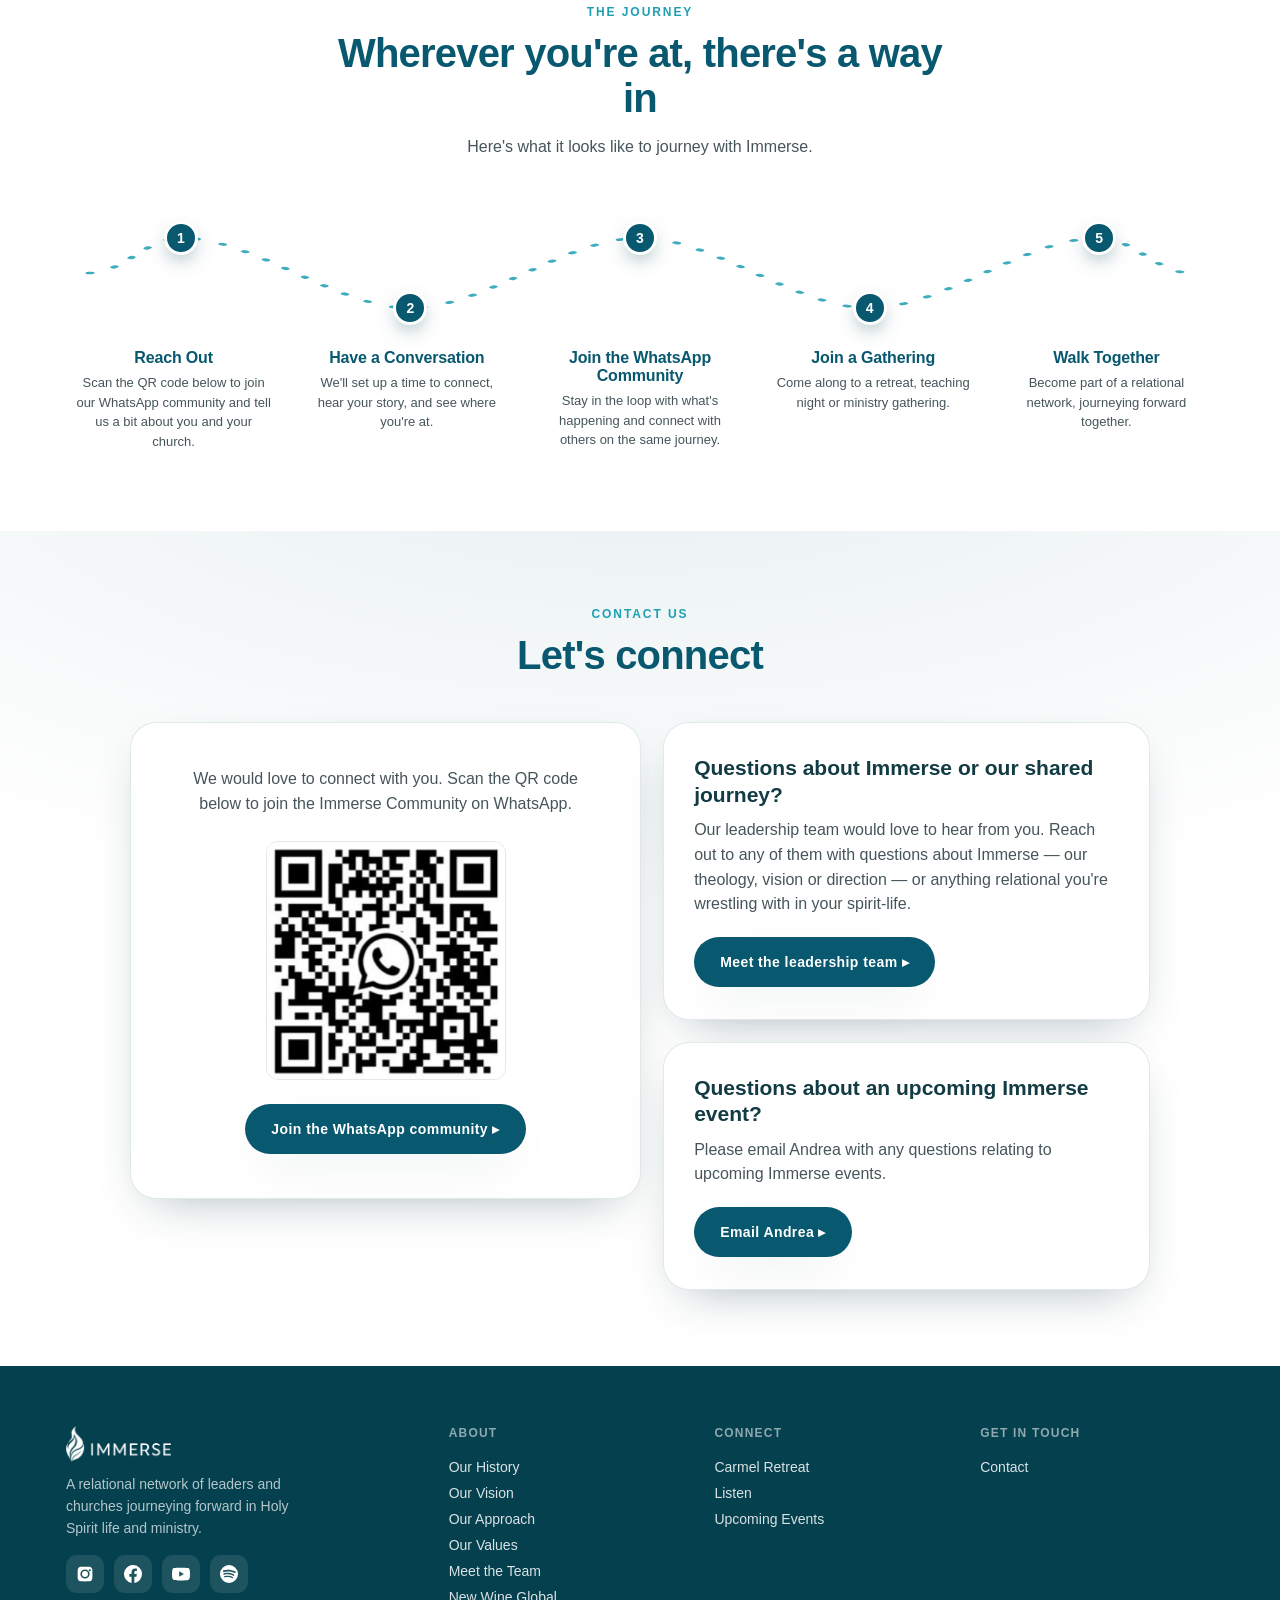
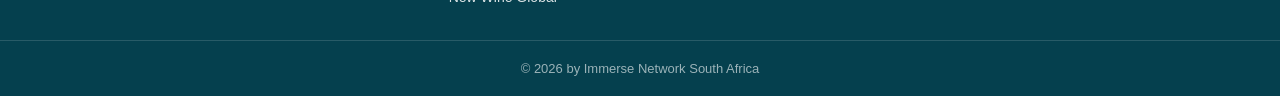
==== commit c8b8fe5c: "Events: sign-up forms, flyer thumbnails with lightbox; home registration strip Co-Authored-By: Claud" ====
--- a/index.html
+++ b/index.html
@@ -67,6 +67,20 @@
         </div>
       </div>
     </header>
+
+    <!-- REGISTRATION STRIP — quick link to the Upcoming Events page.
+         Remove or update once registration for these events closes. -->
+    <a class="announce" href="events/">
+      <div class="wrap announce-in">
+        <span class="kicker">Registration now open</span>
+        <span class="announce-text"
+          >You can now sign up for the <strong>Immerse Intensive</strong>
+          (9–11 Feb) and the <strong>Immerse Worship Gathering</strong> (20
+          Feb).</span
+        >
+        <span class="announce-go">Register on the events page ▸</span>
+      </div>
+    </a>
 
     <!-- GALLERY -->
     <section class="wrap">
--- a/assets/css/styles.css
+++ b/assets/css/styles.css
@@ -1217,6 +1217,159 @@
   letter-spacing: -0.02em;
 }
 
+/* ---------- EVENTS — sign-up cards, flyer thumbnail, lightbox ----------
+   An <article class="event"> carries a title link (.event-link) whose
+   ::after covers the whole card, so the card opens the sign-up form.
+   The .flyer button sits above that overlay so it opens the lightbox. */
+.event { position: relative; }
+.event:focus-within { box-shadow: var(--shadow); }
+.event .event-link {
+  color: inherit;
+  text-decoration: none;
+}
+.event .event-link::after {
+  content: "";
+  position: absolute;
+  inset: 0;
+  border-radius: var(--r);
+}
+.event .event-link:focus-visible { outline: none; }
+.event .flyer {
+  position: relative;
+  z-index: 1;
+  flex: none;
+  width: 96px;
+  aspect-ratio: 1131 / 1600;
+  padding: 0;
+  border: 1px solid var(--line);
+  border-radius: 10px;
+  overflow: hidden;
+  background: var(--brand-deep);
+  cursor: zoom-in;
+  transition: transform 0.2s, box-shadow 0.2s;
+}
+.event .flyer img {
+  display: block;
+  width: 100%;
+  height: 100%;
+  object-fit: cover;
+}
+.event .flyer .zoom {
+  position: absolute;
+  right: 6px;
+  bottom: 6px;
+  width: 22px;
+  height: 22px;
+  border-radius: var(--r-pill);
+  background: var(--white);
+  color: var(--brand);
+  font-weight: 800;
+  font-size: 16px;
+  line-height: 22px;
+  text-align: center;
+  box-shadow: var(--card-shadow);
+}
+.event .flyer:hover,
+.event .flyer:focus-visible {
+  transform: scale(1.04);
+  box-shadow: var(--shadow);
+  outline: none;
+}
+.event.has-flyer .date { display: none; }
+.event .date { width: 96px; height: 96px; }
+.event-meta {
+  display: flex;
+  align-items: center;
+  gap: 14px;
+  margin-top: 12px;
+  flex-wrap: wrap;
+}
+.event-meta .tag {
+  background: var(--panel);
+  color: var(--brand);
+  font-size: 12px;
+  font-weight: 700;
+  letter-spacing: 0.04em;
+  padding: 5px 12px;
+  border-radius: var(--r-pill);
+}
+.event-meta .reg {
+  color: var(--accent);
+  font-size: 13px;
+  font-weight: 700;
+}
+dialog.lightbox {
+  border: 0;
+  padding: 0;
+  background: transparent;
+  max-width: min(92vw, 640px);
+  max-height: 92vh;
+  margin: auto;
+  overflow: visible;
+}
+dialog.lightbox::backdrop { background: rgba(5, 64, 78, 0.86); }
+dialog.lightbox img {
+  display: block;
+  max-width: 100%;
+  max-height: 88vh;
+  border-radius: 12px;
+  box-shadow: var(--shadow);
+}
+dialog.lightbox .close {
+  position: absolute;
+  top: -14px;
+  right: -14px;
+  width: 36px;
+  height: 36px;
+  border: 0;
+  border-radius: var(--r-pill);
+  background: var(--white);
+  color: var(--brand);
+  font-size: 22px;
+  font-weight: 700;
+  line-height: 36px;
+  cursor: pointer;
+  box-shadow: var(--card-shadow);
+}
+
+/* ---------- HOME — registration announcement strip ---------- */
+.announce {
+  display: block;
+  background: var(--panel);
+  border-bottom: 1px solid var(--line);
+  text-decoration: none;
+  transition: background 0.2s;
+}
+.announce:hover { background: #e2eff1; }
+.announce-in {
+  display: flex;
+  align-items: center;
+  gap: 18px 26px;
+  padding-top: 22px;
+  padding-bottom: 22px;
+  flex-wrap: wrap;
+}
+.announce .kicker { margin: 0; }
+.announce-text {
+  flex: 1;
+  min-width: 260px;
+  color: var(--ink);
+  font-size: 16px;
+  line-height: 1.5;
+}
+.announce-text strong { color: var(--brand); font-weight: 800; }
+.announce-go {
+  flex: none;
+  background: var(--brand);
+  color: var(--white);
+  font-weight: 700;
+  font-size: 14px;
+  padding: 11px 20px;
+  border-radius: var(--r-pill);
+  transition: background 0.2s;
+}
+.announce:hover .announce-go { background: var(--brand-deep); }
+
 /* ---------- FOOTER ---------- */
 footer {
   background: var(--brand-deep);
@@ -1569,6 +1722,28 @@
   .event .go {
     display: none;
   }
+  .event {
+    flex-wrap: nowrap;
+    align-items: flex-start;
+  }
+  .event .date {
+    width: 72px;
+    height: 72px;
+  }
+  .event .date .d {
+    font-size: 22px;
+  }
+  .event .date .m {
+    font-size: 10px;
+    letter-spacing: 0.06em;
+  }
+  .event .flyer {
+    width: 72px;
+  }
+  .announce-in {
+    padding-top: 28px;
+    padding-bottom: 28px;
+  }
   .details {
     grid-template-columns: 1fr;
   }
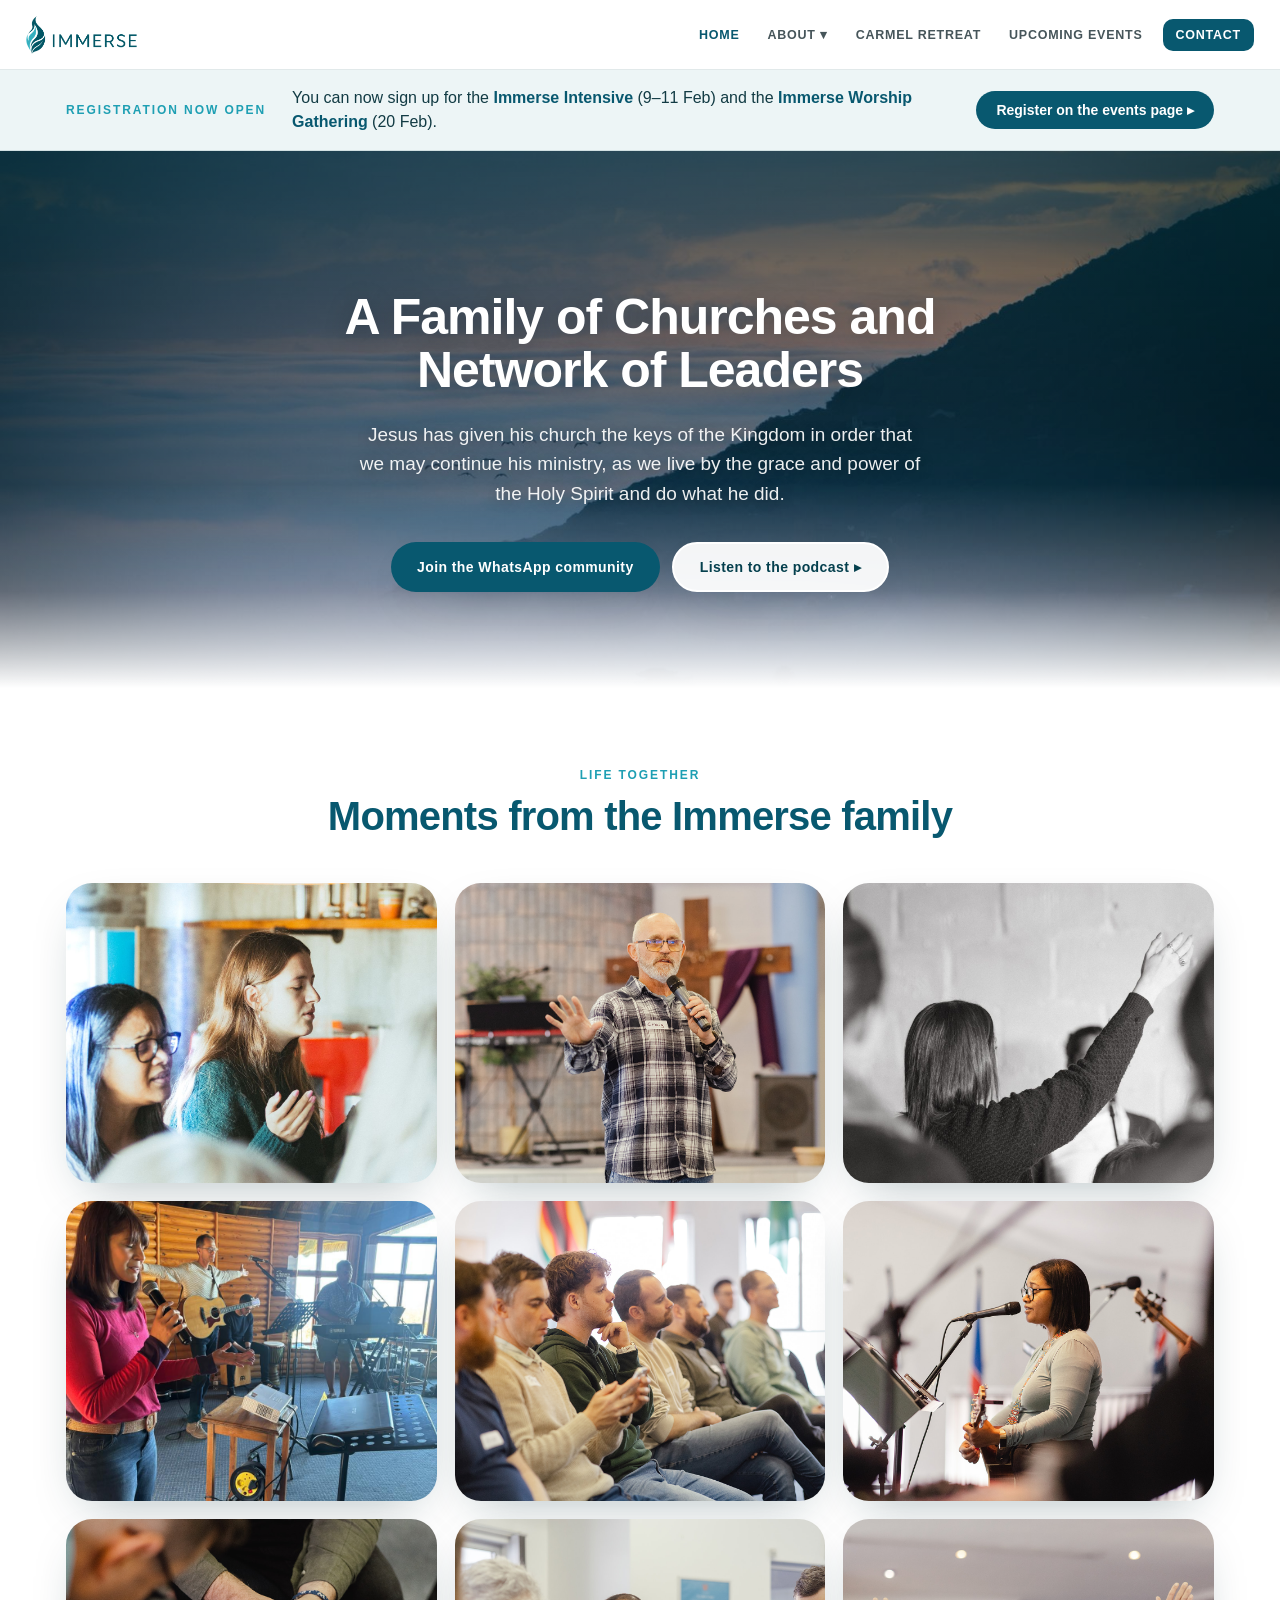
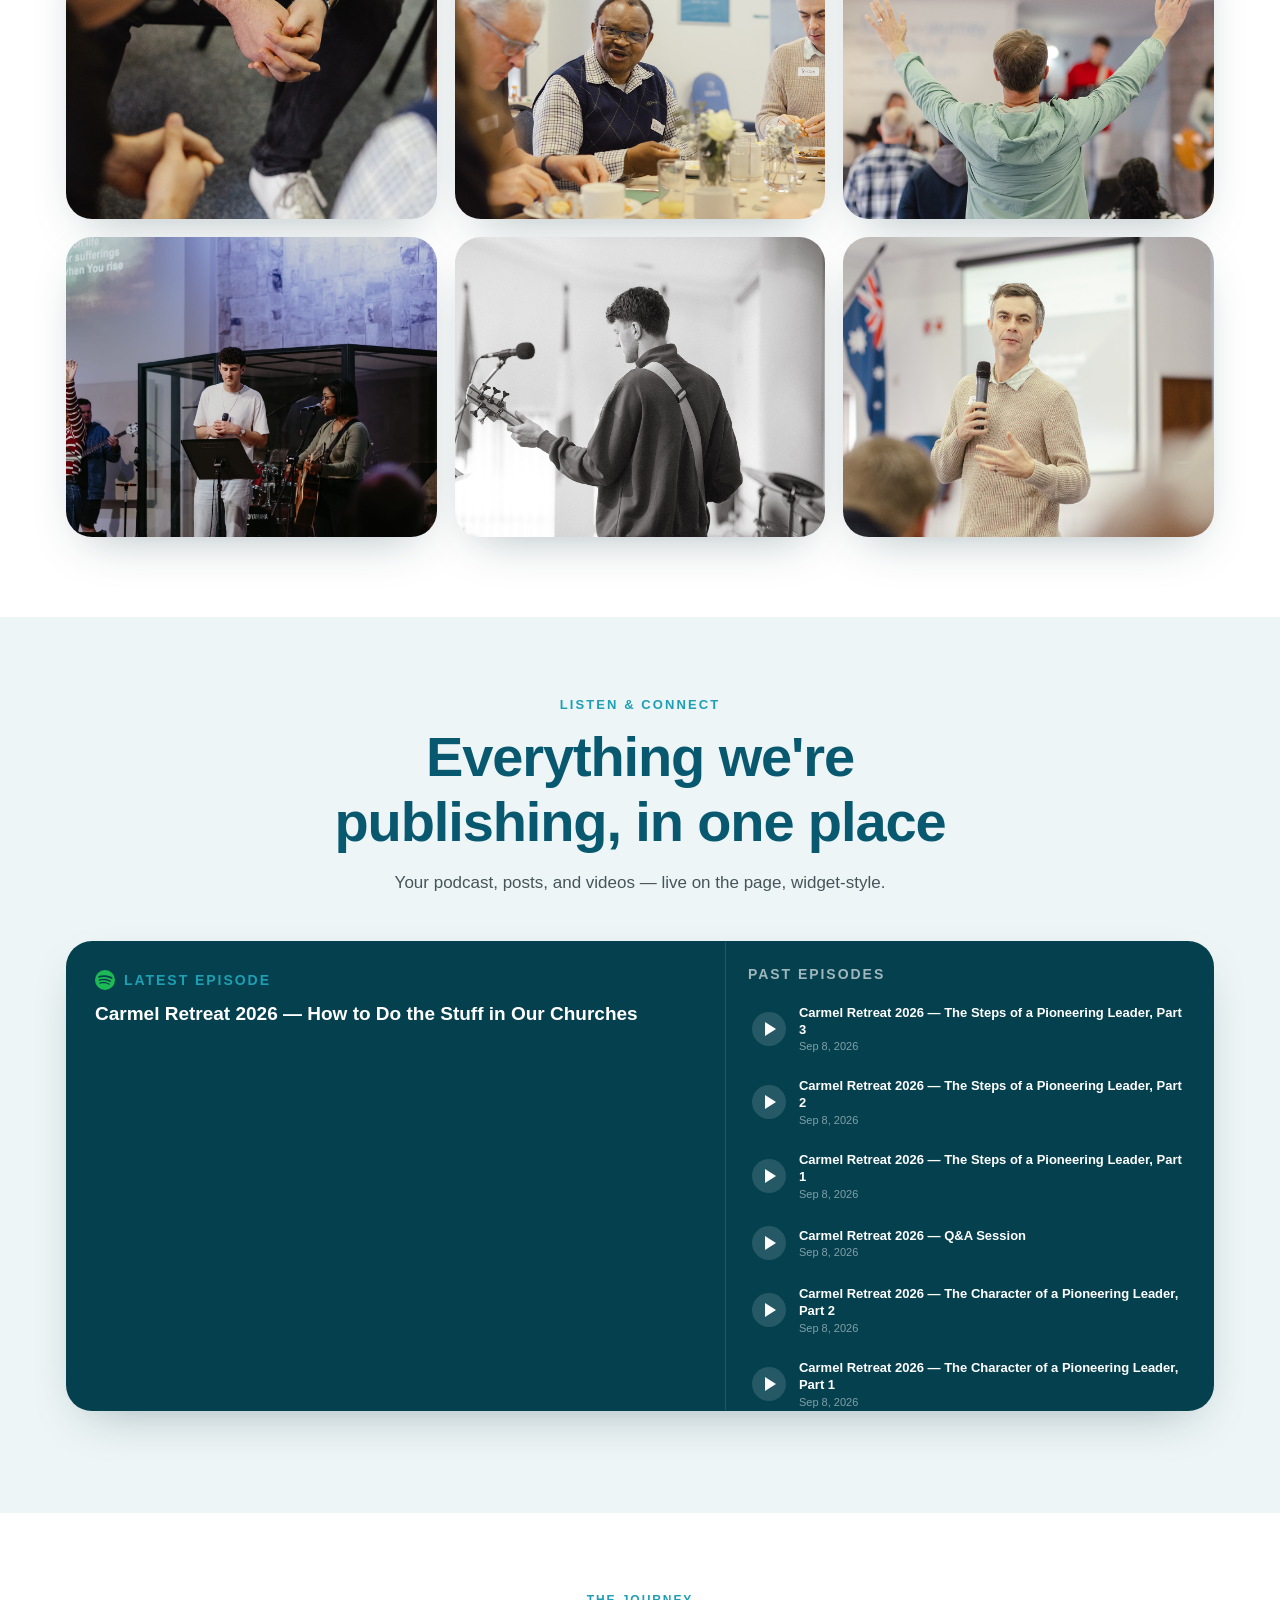
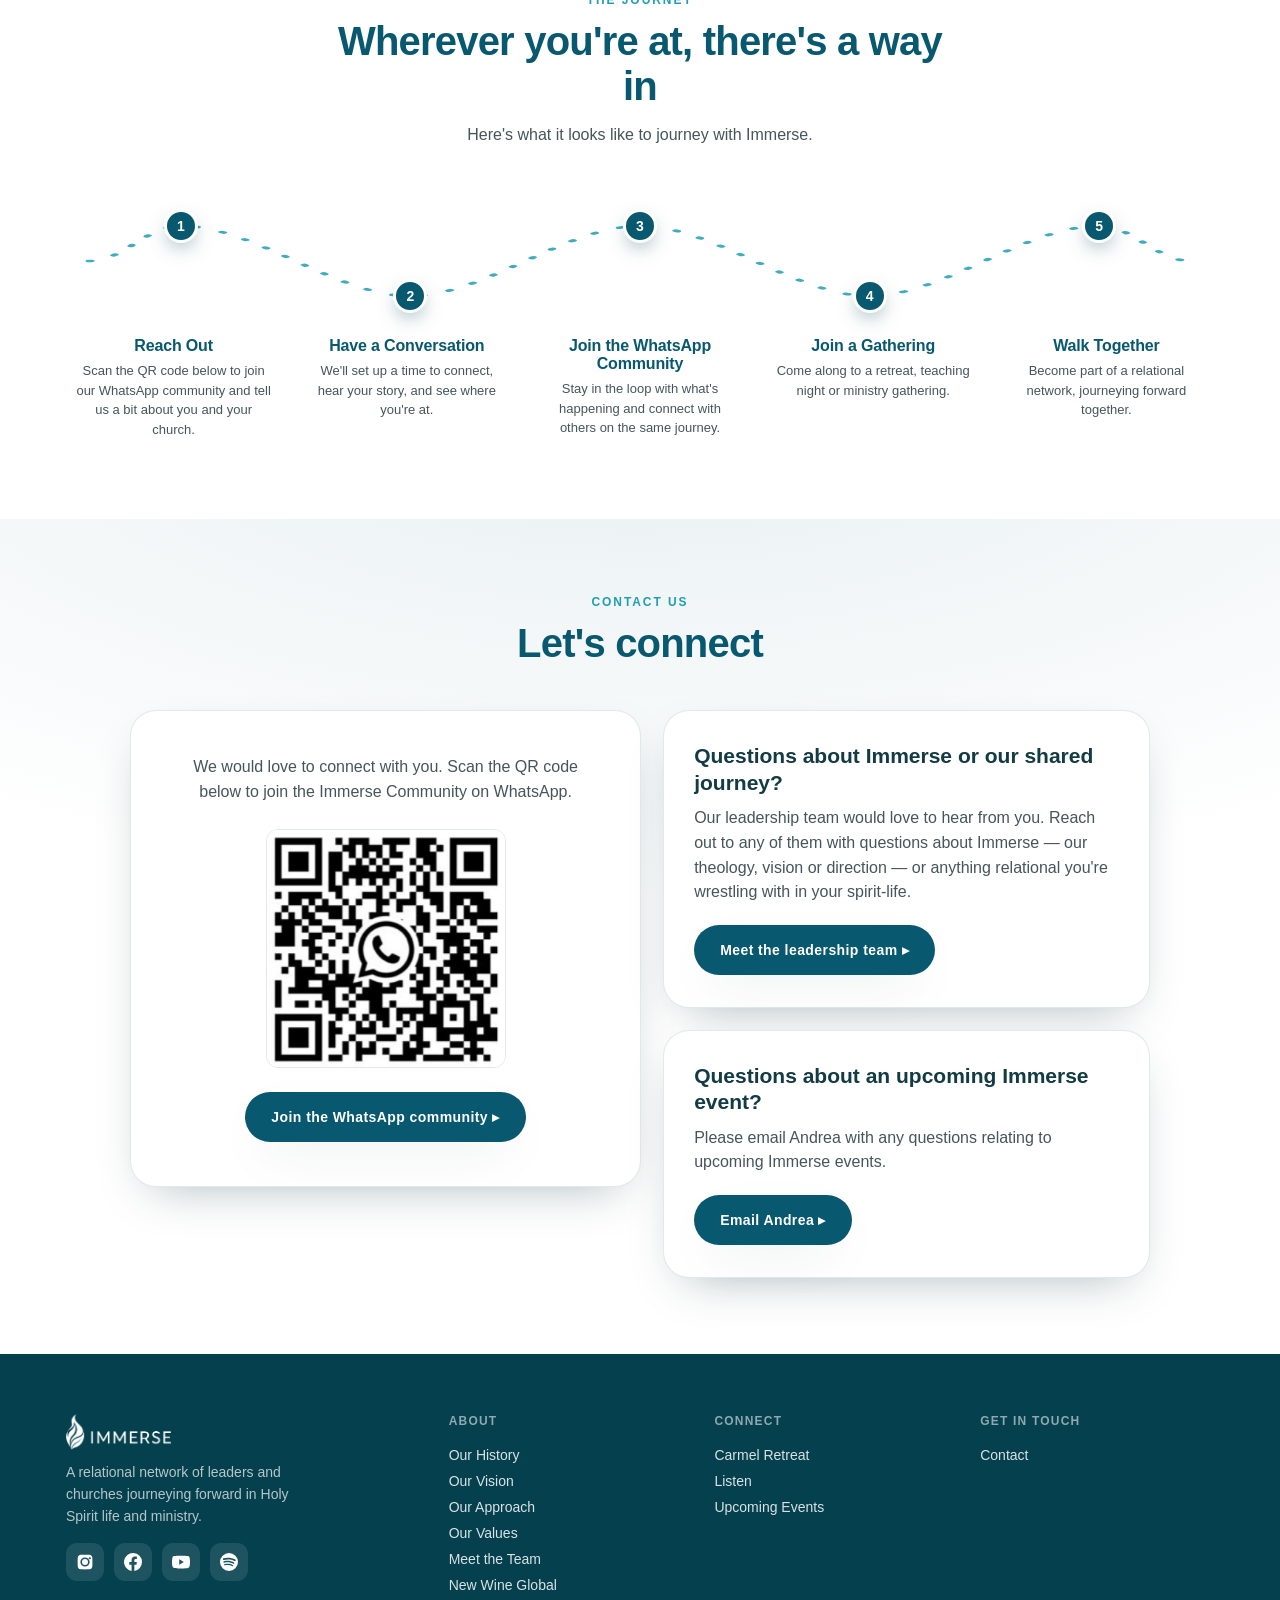
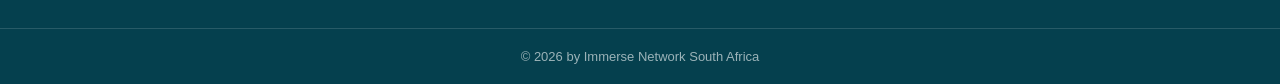
==== commit 8c87b335: "Home: move registration strip above the hero Co-Authored-By: Claude Opus 5.5 <noreply@anthropic.com>" ====
--- a/index.html
+++ b/index.html
@@ -41,6 +41,20 @@
       <button class="burger">☰</button>
     </nav>
 
+    <!-- REGISTRATION STRIP — quick link to the Upcoming Events page.
+         Remove or update once registration for these events closes. -->
+    <a class="announce" href="events/">
+      <div class="wrap announce-in">
+        <span class="kicker">Registration now open</span>
+        <span class="announce-text"
+          >You can now sign up for the <strong>Immerse Intensive</strong>
+          (9–11 Feb) and the <strong>Immerse Worship Gathering</strong> (20
+          Feb).</span
+        >
+        <span class="announce-go">Register on the events page ▸</span>
+      </div>
+    </a>
+
     <!-- HERO (merged with About intro) -->
     <header class="hero">
       <div class="wrap">
@@ -68,19 +82,6 @@
       </div>
     </header>
 
-    <!-- REGISTRATION STRIP — quick link to the Upcoming Events page.
-         Remove or update once registration for these events closes. -->
-    <a class="announce" href="events/">
-      <div class="wrap announce-in">
-        <span class="kicker">Registration now open</span>
-        <span class="announce-text"
-          >You can now sign up for the <strong>Immerse Intensive</strong>
-          (9–11 Feb) and the <strong>Immerse Worship Gathering</strong> (20
-          Feb).</span
-        >
-        <span class="announce-go">Register on the events page ▸</span>
-      </div>
-    </a>
 
     <!-- GALLERY -->
     <section class="wrap">
--- a/assets/css/styles.css
+++ b/assets/css/styles.css
@@ -1344,9 +1344,9 @@
 .announce-in {
   display: flex;
   align-items: center;
-  gap: 18px 26px;
-  padding-top: 22px;
-  padding-bottom: 22px;
+  gap: 12px 26px;
+  padding-top: 16px;
+  padding-bottom: 16px;
   flex-wrap: wrap;
 }
 .announce .kicker { margin: 0; }
@@ -1741,8 +1741,8 @@
     width: 72px;
   }
   .announce-in {
-    padding-top: 28px;
-    padding-bottom: 28px;
+    padding-top: 18px;
+    padding-bottom: 20px;
   }
   .details {
     grid-template-columns: 1fr;
